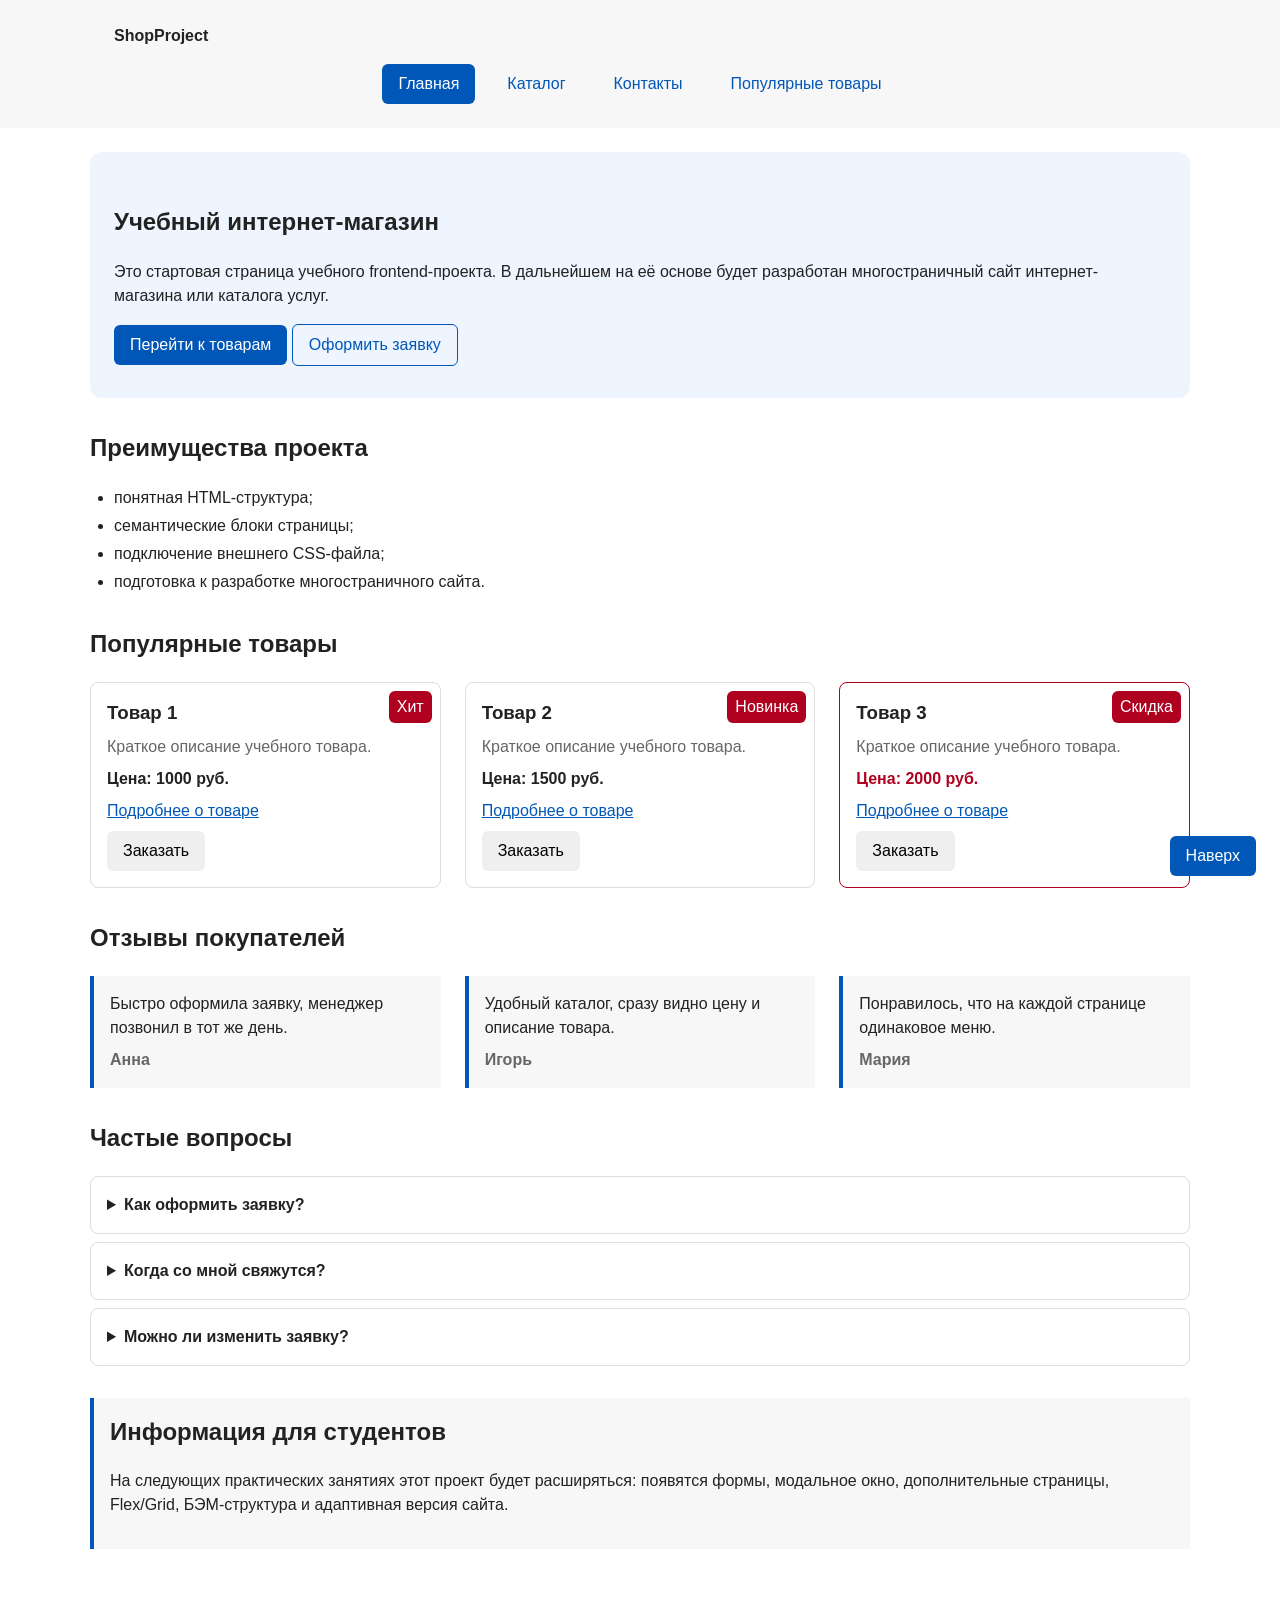
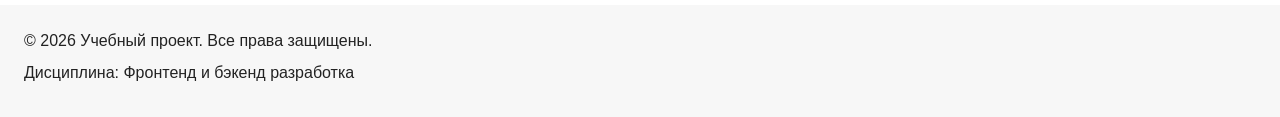
==== index.html @ b902a17a "Initial commit" ====
<!DOCTYPE html>
<html lang="ru">
<head>
  <meta charset="UTF-8">
  <meta name="viewport" content="width=device-width, initial-scale=1.0">
  <meta name="description" content="Главная страница учебного интернет-магазина: преимущества и популярные товары.">
  <title>Учебный интернет-магазин</title>
  <link rel="stylesheet" href="css/style.css">
  <script src="js/main.js" defer></script>
</head>
<body>
  <header class="site-header">
    <div class="site-header__inner">
      <a class="site-header__logo" href="index.html">ShopProject</a>

      <nav class="site-nav" aria-label="Основная навигация">
        <ul class="site-nav__list">
          <li class="site-nav__item">
            <a class="site-nav__link site-nav__link--active" href="index.html">Главная</a>
          </li>
          <li class="site-nav__item">
            <a class="site-nav__link" href="catalog.html">Каталог</a>
          </li>
          <li class="site-nav__item">
            <a class="site-nav__link" href="contacts.html">Контакты</a>
          </li>
          <li class="site-nav__item">
            <a class="site-nav__link" href="index.html#popular">Популярные товары</a>
          </li>
        </ul>
      </nav>
    </div>
  </header>

  <main>
    <section class="hero">
      <h1 class="hero__title">Учебный интернет-магазин</h1>
      <p class="hero__text">
        Это стартовая страница учебного frontend-проекта.
        В дальнейшем на её основе будет разработан многостраничный сайт
        интернет-магазина или каталога услуг.
      </p>
      <a class="button button--primary" href="#popular">Перейти к товарам</a>
      <a class="button button--secondary" href="order.html">Оформить заявку</a>
    </section>

    <section class="section" id="advantages">
      <h2 class="section__title">Преимущества проекта</h2>

      <ul class="advantages-list">
        <li class="advantages-list__item">понятная HTML-структура;</li>
        <li class="advantages-list__item">семантические блоки страницы;</li>
        <li class="advantages-list__item">подключение внешнего CSS-файла;</li>
        <li class="advantages-list__item">подготовка к разработке многостраничного сайта.</li>
      </ul>
    </section>

    <section class="section" id="popular">
      <h2 class="section__title">Популярные товары</h2>

      <div class="products-grid">
          <article class="product-card">
            <span class="product-card__badge">Хит</span>
            <h3 class="product-card__title">Товар 1</h3>
            <p class="product-card__description">Краткое описание учебного товара.</p>
            <p class="product-card__price">Цена: 1000 руб.</p>
            <a class="product-card__link" href="product.html">Подробнее о товаре</a>
            <button class="button product-card__button" type="button" data-product="Товар 1">
              Заказать
            </button>
          </article>

          <article class="product-card">
            <span class="product-card__badge">Новинка</span>
            <h3 class="product-card__title">Товар 2</h3>
            <p class="product-card__description">Краткое описание учебного товара.</p>
            <p class="product-card__price">Цена: 1500 руб.</p>
            <a class="product-card__link" href="product.html">Подробнее о товаре</a>
            <button class="button product-card__button" type="button" data-product="Товар 2">
              Заказать
            </button>
          </article>

          <article class="product-card product-card--discount">
            <span class="product-card__badge">Скидка</span>
            <h3 class="product-card__title">Товар 3</h3>
            <p class="product-card__description">Краткое описание учебного товара.</p>
            <p class="product-card__price">Цена: 2000 руб.</p>
            <a class="product-card__link" href="product.html">Подробнее о товаре</a>
            <button class="button product-card__button" type="button" data-product="Товар 3">
              Заказать
            </button>
          </article>
      </div>
    </section>

    <section class="section" id="reviews">
      <h2 class="section__title">Отзывы покупателей</h2>

      <div class="reviews">
        <article class="review">
          <p class="review__text">Быстро оформила заявку, менеджер позвонил в тот же день.</p>
          <p class="review__author">Анна</p>
        </article>

        <article class="review">
          <p class="review__text">Удобный каталог, сразу видно цену и описание товара.</p>
          <p class="review__author">Игорь</p>
        </article>

        <article class="review">
          <p class="review__text">Понравилось, что на каждой странице одинаковое меню.</p>
          <p class="review__author">Мария</p>
        </article>
      </div>
    </section>

    <section class="section" id="faq">
      <h2 class="section__title">Частые вопросы</h2>

      <div class="faq">
        <details class="faq__item">
          <summary class="faq__question">Как оформить заявку?</summary>
          <p class="faq__answer">Нажмите «Заказать» у товара или откройте страницу заказа и заполните форму.</p>
        </details>

        <details class="faq__item">
          <summary class="faq__question">Когда со мной свяжутся?</summary>
          <p class="faq__answer">Обычно в течение рабочего дня после отправки заявки.</p>
        </details>

        <details class="faq__item">
          <summary class="faq__question">Можно ли изменить заявку?</summary>
          <p class="faq__answer">Да, сообщите об изменениях по телефону или e-mail из раздела «Контакты».</p>
        </details>
      </div>
    </section>

    <aside class="aside-info">
      <h2 class="aside-info__title">Информация для студентов</h2>
      <p class="aside-info__text">
        На следующих практических занятиях этот проект будет расширяться:
        появятся формы, модальное окно, дополнительные страницы, Flex/Grid,
        БЭМ-структура и адаптивная версия сайта.
      </p>
    </aside>
  </main>

  <footer class="site-footer" id="contacts">
    <p class="site-footer__text">&copy; 2026 Учебный проект. Все права защищены.</p>
    <p class="site-footer__text">Дисциплина: Фронтенд и бэкенд разработка</p>
  </footer>

  <dialog class="order-dialog" id="order-dialog" aria-labelledby="order-dialog-title">
    <h2 class="order-dialog__title" id="order-dialog-title">Оформление заявки</h2>

    <form class="order-form" id="order-form" action="#" method="post" novalidate>
      <input id="selected-product" name="selected-product" type="hidden">

      <div class="order-form__field">
        <label class="order-form__label" for="order-name">Имя</label>
        <input
          class="order-form__input"
          id="order-name"
          name="name"
          type="text"
          placeholder="Введите ваше имя"
          minlength="2"
          autocomplete="given-name"
          required
        >
      </div>

      <div class="order-form__field">
        <label class="order-form__label" for="order-email">E-mail</label>
        <input
          class="order-form__input"
          id="order-email"
          name="email"
          type="email"
          placeholder="example@mail.ru"
          autocomplete="email"
          required
        >
      </div>

      <div class="order-form__field">
        <label class="order-form__label" for="order-phone">Телефон</label>
        <input
          class="order-form__input"
          id="order-phone"
          name="phone"
          type="tel"
          inputmode="tel"
          placeholder="+7 (900) 000-00-00"
          pattern="^\+7 \(\d{3}\) \d{3}-\d{2}-\d{2}$"
          required
        >
        <small class="order-form__hint">Формат: +7 (900) 000-00-00</small>
      </div>

      <div class="order-form__field">
        <label class="order-form__label" for="order-date">Дата связи</label>
        <input
          class="order-form__input"
          id="order-date"
          name="date"
          type="date"
        >
      </div>

      <div class="order-form__field">
        <label class="order-form__label" for="order-topic">Тема заявки</label>
        <select class="order-form__select" id="order-topic" name="topic" required>
          <option value="">Выберите тему</option>
          <option value="product">Заказ товара</option>
          <option value="consultation">Консультация</option>
          <option value="delivery">Доставка</option>
        </select>
      </div>

      <div class="order-form__field">
        <label class="order-form__label" for="order-comment">Комментарий</label>
        <textarea
          class="order-form__textarea"
          id="order-comment"
          name="comment"
          rows="4"
          placeholder="Укажите дополнительную информацию"
        ></textarea>
      </div>

      <div class="order-form__field">
        <label class="order-form__label">
          <input
            class="order-form__checkbox"
            id="order-agreement"
            name="agreement"
            type="checkbox"
            required
          >
          Я согласен на обработку данных
        </label>
      </div>

      <div class="order-form__actions">
        <button class="button button--secondary" type="button" id="close-order-dialog">Закрыть</button>
        <button class="button button--primary" type="submit">Отправить заявку</button>
      </div>
    </form>
  </dialog>

  <a class="button button--primary scroll-top" href="#" aria-label="Наверх">Наверх</a>

  <p class="success-message" id="success-message" hidden>
    Форма успешно отправлена!
  </p>
</body>
</html>
---- css/style.css ----
/* ===============================
   1. Переменные проекта
   =============================== */

:root {
  /* Основные цвета проекта */
  --color-bg: #ffffff;
  --color-text: #222222;
  --color-muted: #666666;
  --color-primary: #0057b8;
  --color-primary-dark: #003f86;
  --color-border: #dddddd;
  --color-surface: #f7f7f7;
  --color-surface-accent: #eef5ff;
  --color-danger: #b00020;
  --color-success: #168a2f;
  --color-success-bg: #eefaf0;
  --color-white: #ffffff;

  /* Отступы */
  --space-xs: 4px;
  --space-sm: 8px;
  --space-md: 16px;
  --space-lg: 24px;
  --space-xl: 32px;

  /* Скругления */
  --radius-sm: 6px;
  --radius-md: 8px;
  --radius-lg: 12px;

  /* Размеры */
  --container-width: 1100px;
}

/* ===============================
   2. Базовые стили
   =============================== */

/* border-box: width включает content, padding и border. */
* {
  box-sizing: border-box;
}

html {
  scroll-behavior: smooth;
}

body {
  margin: 0;
  font-family: Arial, sans-serif;
  line-height: 1.5;
  color: var(--color-text);
  background-color: var(--color-bg);
}

main {
  padding: var(--space-lg);
}

a {
  color: var(--color-primary);
}

a:hover {
  color: var(--color-primary-dark);
}

a:focus-visible {
  outline: 2px solid var(--color-primary);
  outline-offset: 3px;
}

/* Подсветка блока, на который ведёт якорная ссылка. */
:target {
  outline: 2px dashed var(--color-primary);
  outline-offset: 4px;
}

/* ===============================
   3. Блок button (кнопка)
   =============================== */

.button {
  display: inline-block;
  padding: var(--space-sm) var(--space-md);
  border: none;
  border-radius: var(--radius-sm);
  font: inherit;
  text-decoration: none;
  cursor: pointer;
}

.button--primary {
  color: var(--color-white);
  background-color: var(--color-primary);
}

.button--primary:hover {
  color: var(--color-white);
  background-color: var(--color-primary-dark);
}

.button--secondary {
  color: var(--color-primary);
  background-color: transparent;
  border: 1px solid var(--color-primary);
}

.button--secondary:hover {
  color: var(--color-white);
  background-color: var(--color-primary);
}

.button:focus-visible {
  outline: 2px solid var(--color-primary);
  outline-offset: 3px;
}

.button:disabled,
.button--disabled {
  opacity: 0.6;
  cursor: not-allowed;
}

/* ===============================
   4. Блок site-header (шапка)
   =============================== */

.site-header {
  background-color: var(--color-surface);
}

.site-header__inner {
  max-width: var(--container-width);
  margin: 0 auto;
  padding: var(--space-lg);
}

.site-header__logo {
  font-weight: 700;
  color: var(--color-text);
  text-decoration: none;
}

/* ===============================
   5. Блок site-nav (навигация)
   =============================== */

.site-nav__list {
  display: flex;
  flex-wrap: wrap;
  justify-content: center;
  align-items: center;
  gap: var(--space-md);
  padding: 0;
  margin: var(--space-md) 0 0;
  list-style: none;
}

.site-nav__link {
  display: inline-block;
  padding: var(--space-sm) var(--space-md);
  color: var(--color-primary);
  text-decoration: none;
  border-radius: var(--radius-sm);
}

.site-nav__link:hover {
  color: var(--color-white);
  background-color: var(--color-primary);
}

.site-nav__link:focus-visible {
  outline: 2px solid var(--color-primary);
  outline-offset: 3px;
}

.site-nav__link--active {
  color: var(--color-white);
  background-color: var(--color-primary);
}

/* ===============================
   6. Блок breadcrumbs (хлебные крошки)
   =============================== */

.breadcrumbs {
  max-width: var(--container-width);
  margin: 0 auto var(--space-md);
  font-size: 14px;
  color: var(--color-muted);
}

.breadcrumbs__link {
  color: var(--color-primary);
}

.breadcrumbs__current::before {
  content: " / ";
  color: var(--color-muted);
}

/* ===============================
   7. Блоки hero и section
   =============================== */

.hero {
  max-width: var(--container-width);
  margin: 0 auto var(--space-xl);
  padding: var(--space-xl) var(--space-lg);
  background-color: var(--color-surface-accent);
  border-radius: var(--radius-lg);
}

.section {
  max-width: var(--container-width);
  margin: 0 auto var(--space-xl);
}

.section__title {
  margin-top: 0;
}

/* ===============================
   8. Блок advantages-list (список преимуществ)
   =============================== */

.advantages-list {
  padding-left: var(--space-lg);
}

.advantages-list__item {
  margin-bottom: var(--space-xs);
}

/* ===============================
   9. Блок products-grid (сетка товаров)
   =============================== */

.products-grid {
  display: grid;
  grid-template-columns: repeat(3, 1fr);
  gap: var(--space-lg);
}

/* ===============================
   10. Блок product-card (карточка товара)
   =============================== */

.product-card {
  position: relative;
  display: flex;
  flex-direction: column;
  gap: var(--space-sm);
  padding: var(--space-md);
  border: 1px solid var(--color-border);
  border-radius: var(--radius-md);
  background-color: var(--color-bg);
}

.product-card:hover {
  border-color: var(--color-primary);
}

.product-card--featured {
  border-color: var(--color-primary);
}

.product-card--discount {
  border-color: var(--color-danger);
}

.product-card__badge {
  position: absolute;
  top: var(--space-sm);
  right: var(--space-sm);
  padding: 4px 8px;
  color: var(--color-white);
  background-color: var(--color-danger);
  border-radius: var(--radius-sm);
}

.product-card__link {
  align-self: flex-start;
  margin-top: auto;
}

.product-card__title {
  margin: 0;
  color: var(--color-text);
}

.product-card__description {
  margin: 0;
  color: var(--color-muted);
}

.product-card__price {
  margin: 0;
  font-weight: 700;
}

.product-card--discount .product-card__price {
  color: var(--color-danger);
}

/* Кнопка внутри карточки прижимается к нижнему краю. */
.product-card__button {
  margin-top: auto;
  align-self: flex-start;
}

/* ===============================
   11. Блоки catalog-layout, catalog-filters, catalog-products
   =============================== */

.catalog-layout {
  max-width: var(--container-width);
  margin: 0 auto var(--space-xl);
  display: grid;
  grid-template-columns: 260px 1fr;
  grid-template-areas: "filters products";
  gap: var(--space-lg);
}

/* Элементы макета: определяют только положение в сетке. */
.catalog-layout__filters {
  grid-area: filters;
  position: sticky;
  top: var(--space-md);
  z-index: 10;
  align-self: start;
}

.catalog-layout__products {
  grid-area: products;
}

.catalog-filters {
  padding: var(--space-md);
  border: 1px solid var(--color-border);
  border-radius: var(--radius-md);
  background-color: var(--color-surface);
}

.catalog-filters__title {
  margin-top: 0;
}

.catalog-filters__form {
  display: grid;
  gap: var(--space-md);
}

.catalog-filters__group {
  margin: 0;
  padding: var(--space-md);
  border: 1px solid var(--color-border);
  border-radius: var(--radius-sm);
}

.catalog-filters__legend {
  font-weight: 700;
}

.catalog-filters__label {
  display: block;
  margin-bottom: var(--space-sm);
}

.catalog-filters__input {
  width: 100%;
  padding: 8px 10px;
  border: 1px solid var(--color-border);
  border-radius: var(--radius-sm);
  font: inherit;
}

.catalog-filters__checkbox {
  width: auto;
}

.catalog-products__title {
  margin-top: 0;
}

/* ===============================
   12. Блок aside-info (информационный блок)
   =============================== */

.aside-info {
  max-width: var(--container-width);
  margin: 0 auto var(--space-xl);
  padding: var(--space-md);
  border-left: 4px solid var(--color-primary);
  background-color: var(--color-surface);
}

.aside-info__title {
  margin-top: 0;
}

/* ===============================
   13. Блок order-dialog (модальное окно)
   =============================== */

.order-dialog {
  width: min(100% - 32px, 560px);
  padding: var(--space-lg);
  border: none;
  border-radius: var(--radius-lg);
}

.order-dialog::backdrop {
  background-color: rgba(0, 0, 0, 0.5);
}

.order-dialog__title {
  margin-top: 0;
}

/* ===============================
   14. Блок order-form (форма заявки)
   =============================== */

.order-form__field {
  margin-bottom: var(--space-md);
}

.order-form__label {
  display: block;
  margin-bottom: var(--space-xs);
}

.order-form__input,
.order-form__select,
.order-form__textarea {
  width: 100%;
  padding: 10px 12px;
  border: 1px solid var(--color-border);
  border-radius: var(--radius-sm);
  font: inherit;
}

.order-form__input:hover,
.order-form__select:hover,
.order-form__textarea:hover {
  border-color: var(--color-primary);
}

.order-form__input:focus-visible,
.order-form__select:focus-visible,
.order-form__textarea:focus-visible {
  outline: 2px solid var(--color-primary);
  outline-offset: 3px;
}

/*
  Подсветка ошибочных полей.
  Атрибут aria-invalid добавляется через JavaScript.
*/
.order-form__input[aria-invalid="true"],
.order-form__select[aria-invalid="true"],
.order-form__textarea[aria-invalid="true"] {
  border-color: var(--color-danger);
}

.order-form__checkbox {
  width: auto;
}

.order-form__hint {
  display: block;
  margin-top: var(--space-xs);
  color: var(--color-muted);
}

.order-form__actions {
  display: flex;
  gap: var(--space-md);
  margin-top: var(--space-lg);
}

/* ===============================
   15. Блок success-message
   =============================== */

.success-message {
  max-width: var(--container-width);
  margin: var(--space-lg) auto;
  padding: var(--space-md);
  border-left: 4px solid var(--color-success);
  background-color: var(--color-success-bg);
}

/* ===============================
   16. Блок site-footer (подвал)
   =============================== */

.site-footer {
  padding: var(--space-lg);
  background-color: var(--color-surface);
}

.site-footer__text {
  margin: 0 0 var(--space-sm);
}

/* ===============================
   17. Дополнения практики 8
   =============================== */

/* Разделитель между вторым и последующими звеньями хлебных крошек. */
.breadcrumbs__link + .breadcrumbs__link::before {
  content: " / ";
  color: var(--color-muted);
}

/* Блок product-details (страница товара) */
.product-details {
  display: grid;
  grid-template-columns: 1fr 1fr;
  gap: var(--space-lg);
  max-width: var(--container-width);
  margin: 0 auto var(--space-xl);
}

.product-details__image {
  width: 100%;
  height: auto;
  border: 1px solid var(--color-border);
  border-radius: var(--radius-md);
}

.product-details__title {
  margin-top: 0;
}

.product-details__description {
  color: var(--color-muted);
}

.product-details__price {
  font-size: 24px;
  font-weight: 700;
}

/* Блок product-table (таблица характеристик) */
.product-table {
  width: 100%;
  border-collapse: collapse;
}

.product-table__caption {
  margin-bottom: var(--space-sm);
  font-weight: 700;
  text-align: left;
}

.product-table th,
.product-table td {
  padding: var(--space-sm) var(--space-md);
  border: 1px solid var(--color-border);
  text-align: left;
}

.product-table th {
  background-color: var(--color-surface);
}

/* Модификатор формы на отдельной странице */
.order-form--page {
  max-width: 560px;
}

/* Блок scroll-top: фиксированная кнопка «Наверх» */
.scroll-top {
  position: fixed;
  right: var(--space-lg);
  bottom: var(--space-lg);
  z-index: 100;
}

/* ===============================
   18. Самостоятельные доработки
   =============================== */

/* Блоки reviews и review (отзывы) */
.reviews {
  display: grid;
  grid-template-columns: repeat(3, 1fr);
  gap: var(--space-lg);
}

.review {
  padding: var(--space-md);
  border-left: 4px solid var(--color-primary);
  background-color: var(--color-surface);
}

.review__text {
  margin: 0 0 var(--space-sm);
}

.review__author {
  margin: 0;
  font-weight: 700;
  color: var(--color-muted);
}

/* Блок faq (частые вопросы на <details>) */
.faq__item {
  margin-bottom: var(--space-sm);
  border: 1px solid var(--color-border);
  border-radius: var(--radius-md);
}

.faq__item:hover {
  border-color: var(--color-primary);
}

.faq__question {
  padding: var(--space-md);
  font-weight: 700;
  cursor: pointer;
}

.faq__question:focus-visible {
  outline: 2px solid var(--color-primary);
  outline-offset: 3px;
}

.faq__answer {
  margin: 0;
  padding: 0 var(--space-md) var(--space-md);
  color: var(--color-muted);
}
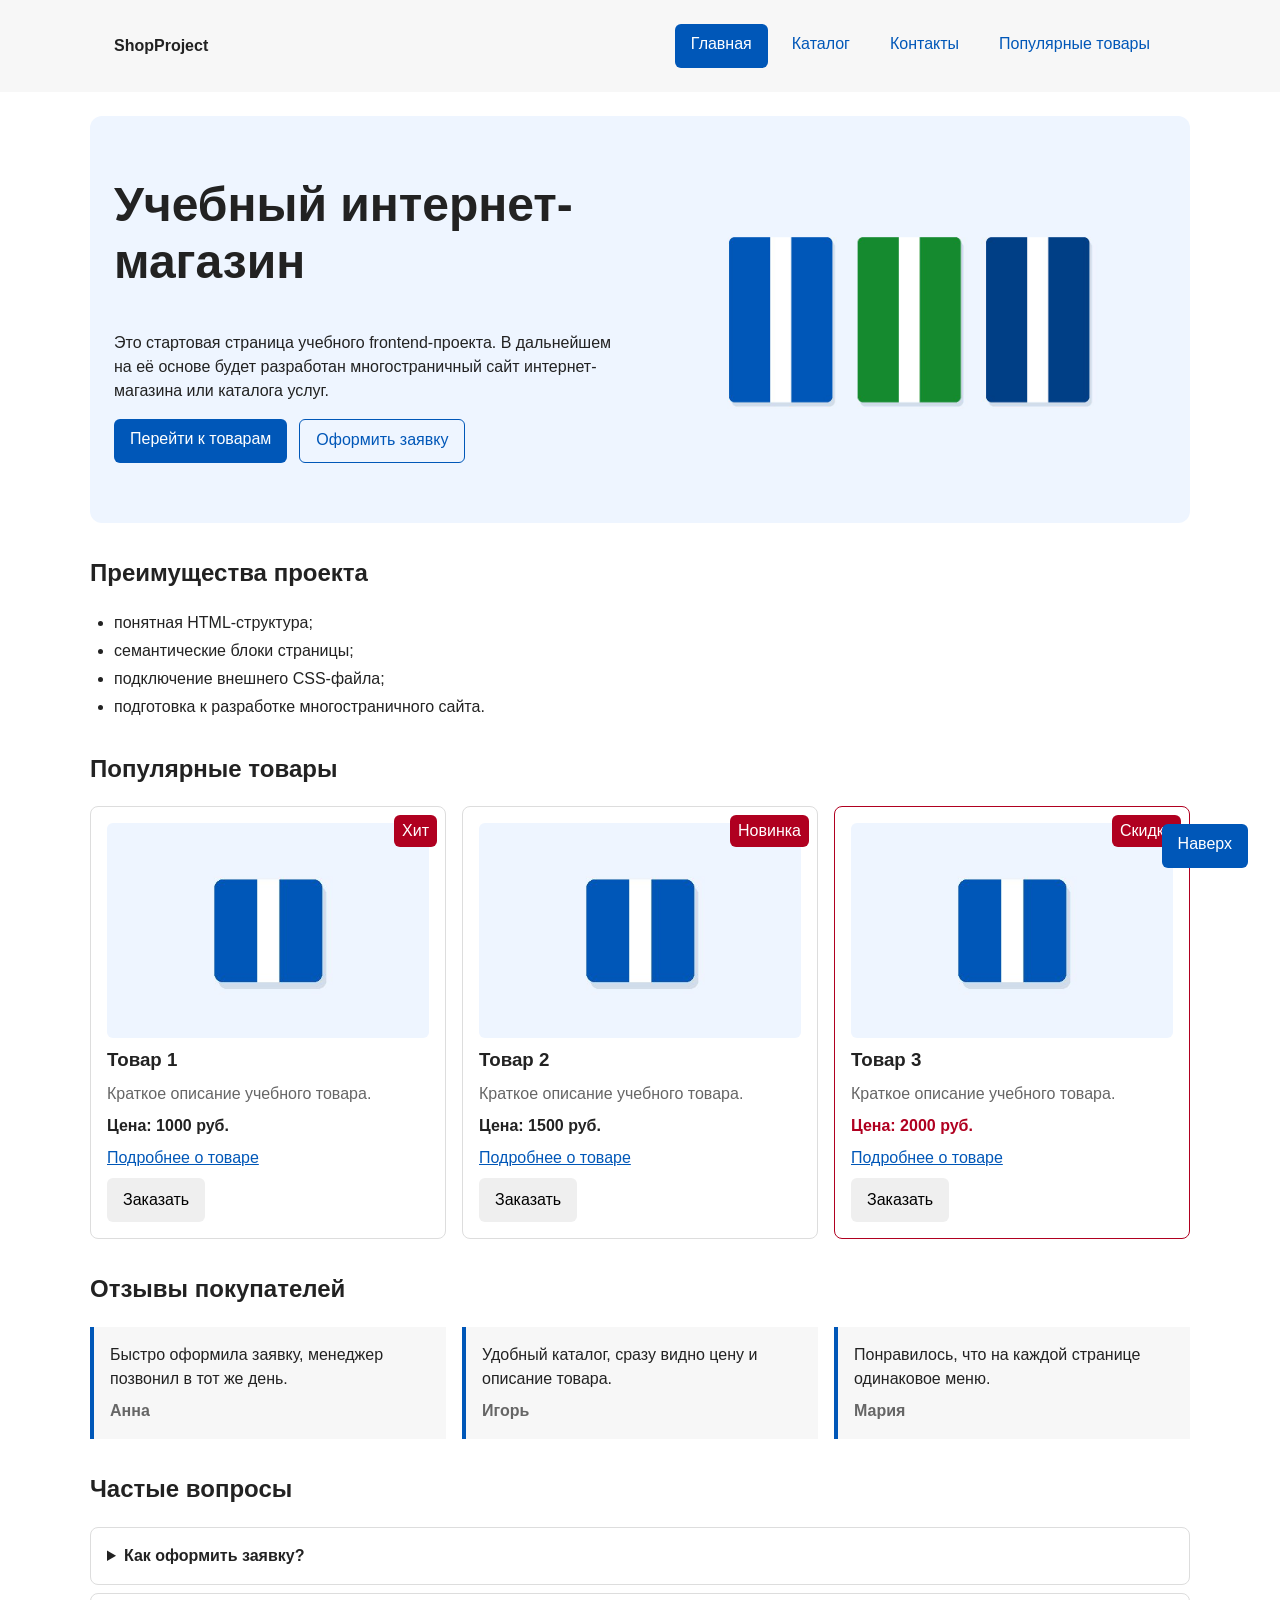
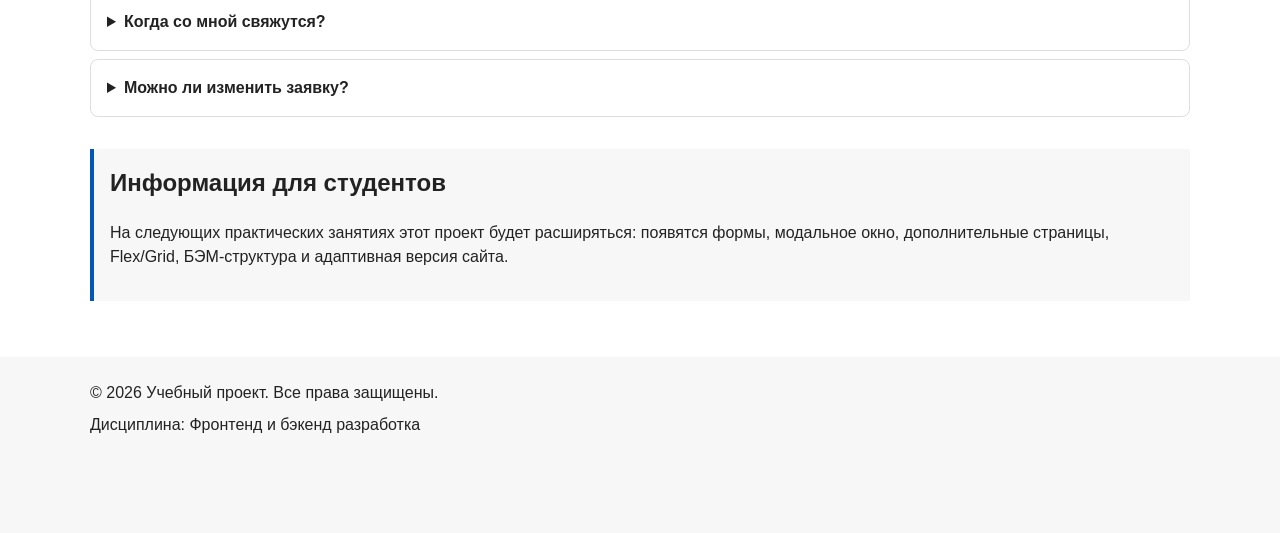
==== commit 63f5cf25: "feat: add responsive layout styles" ====
--- a/index.html
+++ b/index.html
@@ -6,6 +6,7 @@
   <meta name="description" content="Главная страница учебного интернет-магазина: преимущества и популярные товары.">
   <title>Учебный интернет-магазин</title>
   <link rel="stylesheet" href="css/style.css">
+  <link rel="stylesheet" href="css/responsive.css">
   <script src="js/main.js" defer></script>
 </head>
 <body>
@@ -34,14 +35,23 @@
 
   <main>
     <section class="hero">
+      <div class="hero__content">
       <h1 class="hero__title">Учебный интернет-магазин</h1>
       <p class="hero__text">
         Это стартовая страница учебного frontend-проекта.
         В дальнейшем на её основе будет разработан многостраничный сайт
         интернет-магазина или каталога услуг.
       </p>
+      <div class="hero__actions">
       <a class="button button--primary" href="#popular">Перейти к товарам</a>
       <a class="button button--secondary" href="order.html">Оформить заявку</a>
+      </div>
+      </div>
+      <picture>
+        <source media="(min-width: 1024px)" srcset="images/hero-desktop.jpg">
+        <source media="(min-width: 768px)" srcset="images/hero-tablet.jpg">
+        <img class="hero__image" src="images/hero-mobile.jpg" alt="Упаковки товаров учебного магазина" width="640" height="427" fetchpriority="high">
+      </picture>
     </section>
 
     <section class="section" id="advantages">
@@ -60,6 +70,7 @@
 
       <div class="products-grid">
           <article class="product-card">
+              <img class="product-card__image" src="images/product-640.jpg" srcset="images/product-480.jpg 480w, images/product-640.jpg 640w, images/product-960.jpg 960w" sizes="(min-width: 1148px) 309px, (min-width: 1024px) calc((100vw - 198px) / 3), (min-width: 768px) calc((100vw - 132px) / 2), calc(100vw - 66px)" alt="?Упаковка учебного товара" width="640" height="427" loading="lazy">
             <span class="product-card__badge">Хит</span>
             <h3 class="product-card__title">Товар 1</h3>
             <p class="product-card__description">Краткое описание учебного товара.</p>
@@ -71,6 +82,7 @@
           </article>
 
           <article class="product-card">
+              <img class="product-card__image" src="images/product-640.jpg" srcset="images/product-480.jpg 480w, images/product-640.jpg 640w, images/product-960.jpg 960w" sizes="(min-width: 1148px) 309px, (min-width: 1024px) calc((100vw - 198px) / 3), (min-width: 768px) calc((100vw - 132px) / 2), calc(100vw - 66px)" alt="?Упаковка учебного товара" width="640" height="427" loading="lazy">
             <span class="product-card__badge">Новинка</span>
             <h3 class="product-card__title">Товар 2</h3>
             <p class="product-card__description">Краткое описание учебного товара.</p>
@@ -82,6 +94,7 @@
           </article>
 
           <article class="product-card product-card--discount">
+              <img class="product-card__image" src="images/product-640.jpg" srcset="images/product-480.jpg 480w, images/product-640.jpg 640w, images/product-960.jpg 960w" sizes="(min-width: 1148px) 309px, (min-width: 1024px) calc((100vw - 198px) / 3), (min-width: 768px) calc((100vw - 132px) / 2), calc(100vw - 66px)" alt="?Упаковка учебного товара" width="640" height="427" loading="lazy">
             <span class="product-card__badge">Скидка</span>
             <h3 class="product-card__title">Товар 3</h3>
             <p class="product-card__description">Краткое описание учебного товара.</p>
@@ -219,7 +232,7 @@
         </select>
       </div>
 
-      <div class="order-form__field">
+      <div class="order-form__field order-form__field--wide">
         <label class="order-form__label" for="order-comment">Комментарий</label>
         <textarea
           class="order-form__textarea"
@@ -230,8 +243,8 @@
         ></textarea>
       </div>
 
-      <div class="order-form__field">
-        <label class="order-form__label">
+      <div class="order-form__field order-form__field--wide">
+        <label class="order-form__label order-form__label--agreement" for="order-agreement">
           <input
             class="order-form__checkbox"
             id="order-agreement"
@@ -252,8 +265,8 @@
 
   <a class="button button--primary scroll-top" href="#" aria-label="Наверх">Наверх</a>
 
-  <p class="success-message" id="success-message" hidden>
-    Форма успешно отправлена!
+  <p class="success-message" id="success-message" role="status" hidden>
+    Заявка проверена. Это учебная демонстрация: данные не отправляются на сервер.
   </p>
 </body>
-</html>+</html>
--- a/css/responsive.css
+++ b/css/responsive.css
@@ -0,0 +1,73 @@
+/*
+  Адаптивные стили для контрольной работы №3.
+  Подход: Mobile First. Базовые стили — для мобильного экрана,
+  расширения — через min-width медиазапросы.
+*/
+*, *::before, *::after { box-sizing: border-box; }
+img { display: block; max-width: 100%; height: auto; }
+body { overflow-wrap: anywhere; }
+main { padding: 16px; }
+.site-header__inner { display: flex; flex-direction: column; gap: 16px; padding: 16px; }
+.site-nav { min-width: 0; width: 100%; }
+.site-nav__list { flex-direction: column; align-items: stretch; gap: 8px; margin: 0; }
+.site-nav__link { display: block; min-height: 44px; }
+.button { min-height: 44px; text-align: center; }
+.hero { display: grid; grid-template-columns: minmax(0, 1fr); gap: 24px; padding: 24px 16px; }
+.hero__title { margin-top: 0; font-size: clamp(1.75rem, 4vw, 3rem); line-height: 1.2; }
+.hero__actions { display: flex; flex-direction: column; gap: 12px; }
+.hero__image { width: 100%; border-radius: var(--radius-md); }
+.products-grid, .reviews, .product-details { grid-template-columns: minmax(0, 1fr); }
+.products-grid, .reviews { gap: 16px; }
+.product-card, .catalog-layout__products, .product-details__info, .hero__content { min-width: 0; }
+.product-card__image { width: 100%; aspect-ratio: 3 / 2; object-fit: cover; border-radius: var(--radius-sm); }
+.catalog-layout { grid-template-columns: minmax(0, 1fr); grid-template-areas: "filters" "products"; }
+.catalog-layout__filters { position: static; }
+.catalog-filters__group { min-width: 0; }
+.catalog-filters__input { min-width: 0; min-height: 44px; }
+.catalog-filters__label { padding-block: 6px; }
+.order-form { display: grid; grid-template-columns: minmax(0, 1fr); gap: 16px; }
+.order-form__field { display: grid; align-content: start; gap: 4px; min-width: 0; margin: 0; }
+.order-form__input, .order-form__select, .order-form__textarea { min-width: 0; max-width: 100%; min-height: 44px; }
+.order-form__textarea { min-height: 120px; resize: vertical; }
+.order-form__actions { flex-direction: column; margin-top: 0; }
+.order-form__label--agreement { min-height: 44px; padding-block: 10px; }
+.order-form--page { max-width: 760px; }
+.table-wrapper { width: 100%; overflow-x: auto; -webkit-overflow-scrolling: touch; }
+.table-wrapper:focus-visible { outline: 2px solid var(--color-primary); outline-offset: 3px; }
+.product-table { min-width: 640px; }
+.product-table th, .product-table td { padding: 12px; }
+.order-dialog { width: min(100% - 32px, 560px); max-height: calc(100vh - 32px); max-height: calc(100dvh - 32px); overflow: auto; padding: 16px; }
+.order-dialog::backdrop { background: rgb(0 0 0 / 0.5); }
+/* В потоке на телефоне кнопка не перекрывает поля и текст. */
+.scroll-top { position: static; display: block; width: fit-content; margin: 16px 16px 24px auto; }
+.site-footer { padding: 24px 16px; }
+.success-message { margin: 16px; }
+
+@media (min-width: 768px) {
+  main { padding: 24px; }
+  .site-header__inner { padding: 24px; }
+  .site-nav__list { flex-direction: row; flex-wrap: wrap; justify-content: flex-start; }
+  .hero { padding: 32px 24px; }
+  .hero__actions { flex-direction: row; flex-wrap: wrap; }
+  .products-grid, .reviews, .product-details { grid-template-columns: repeat(2, minmax(0, 1fr)); }
+  .order-form { grid-template-columns: repeat(2, minmax(0, 1fr)); }
+  .order-form__field--wide, .order-form__actions { grid-column: 1 / -1; }
+  .order-form__actions { flex-direction: row; flex-wrap: wrap; }
+  .order-dialog { padding: 24px; }
+  .site-footer { padding: 24px max(24px, calc((100% - 1100px) / 2)); padding-bottom: 88px; }
+  .scroll-top { position: fixed; right: 32px; bottom: 32px; z-index: 90; margin: 0; }
+}
+
+@media (min-width: 1024px) {
+  .site-header__inner { flex-direction: row; align-items: center; justify-content: space-between; }
+  .site-nav { width: auto; }
+  .hero { grid-template-columns: repeat(2, minmax(0, 1fr)); align-items: center; }
+  .products-grid, .reviews { grid-template-columns: repeat(3, minmax(0, 1fr)); }
+  .catalog-layout { grid-template-columns: 260px minmax(0, 1fr); grid-template-areas: "filters products"; }
+  .catalog-layout__filters { position: sticky; top: 16px; }
+  .catalog-layout .products-grid { grid-template-columns: repeat(2, minmax(0, 1fr)); }
+}
+
+@media (min-width: 1200px) {
+  .catalog-layout .products-grid { grid-template-columns: repeat(3, minmax(0, 1fr)); }
+}
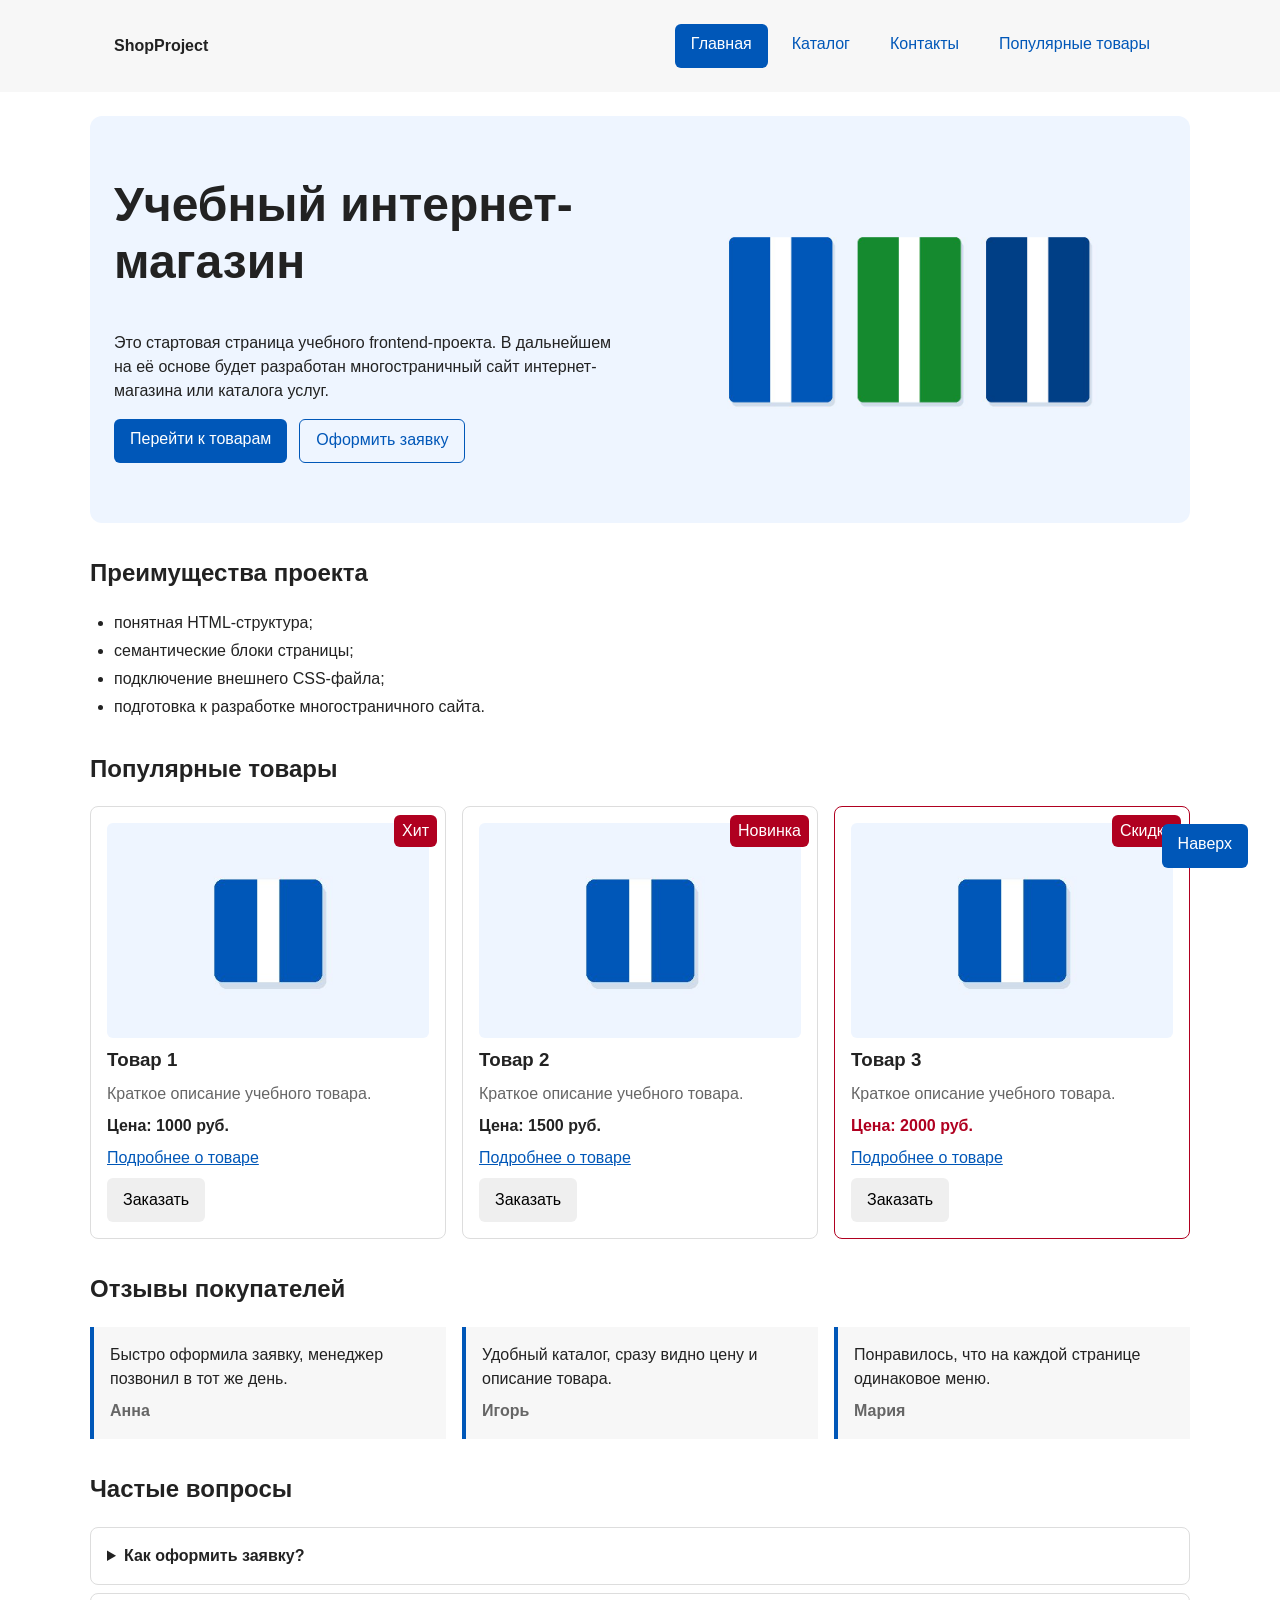
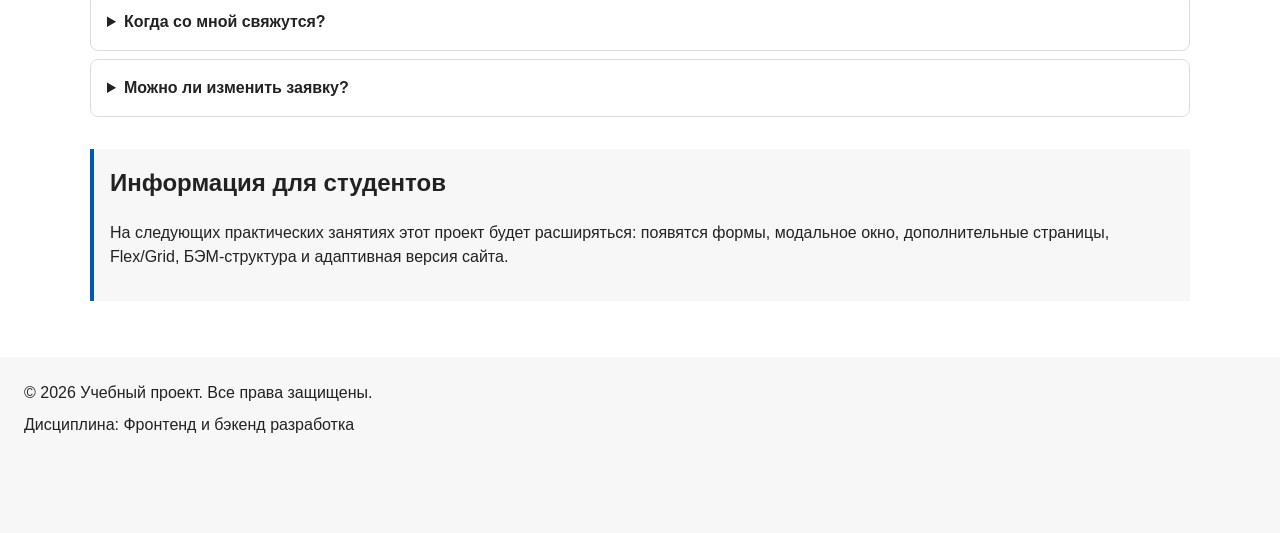
==== commit b979bf79: "fix: simplify coursework code and document GitHub Pages launch" ====
--- a/index.html
+++ b/index.html
@@ -70,7 +70,7 @@
 
       <div class="products-grid">
           <article class="product-card">
-              <img class="product-card__image" src="images/product-640.jpg" srcset="images/product-480.jpg 480w, images/product-640.jpg 640w, images/product-960.jpg 960w" sizes="(min-width: 1148px) 309px, (min-width: 1024px) calc((100vw - 198px) / 3), (min-width: 768px) calc((100vw - 132px) / 2), calc(100vw - 66px)" alt="?Упаковка учебного товара" width="640" height="427" loading="lazy">
+              <img class="product-card__image" src="images/product-640.jpg" srcset="images/product-480.jpg 480w, images/product-640.jpg 640w, images/product-960.jpg 960w" sizes="(min-width: 1148px) 309px, (min-width: 1024px) 33vw, (min-width: 768px) 50vw, 100vw" alt="?Упаковка учебного товара" width="640" height="427" loading="lazy">
             <span class="product-card__badge">Хит</span>
             <h3 class="product-card__title">Товар 1</h3>
             <p class="product-card__description">Краткое описание учебного товара.</p>
@@ -82,7 +82,7 @@
           </article>
 
           <article class="product-card">
-              <img class="product-card__image" src="images/product-640.jpg" srcset="images/product-480.jpg 480w, images/product-640.jpg 640w, images/product-960.jpg 960w" sizes="(min-width: 1148px) 309px, (min-width: 1024px) calc((100vw - 198px) / 3), (min-width: 768px) calc((100vw - 132px) / 2), calc(100vw - 66px)" alt="?Упаковка учебного товара" width="640" height="427" loading="lazy">
+              <img class="product-card__image" src="images/product-640.jpg" srcset="images/product-480.jpg 480w, images/product-640.jpg 640w, images/product-960.jpg 960w" sizes="(min-width: 1148px) 309px, (min-width: 1024px) 33vw, (min-width: 768px) 50vw, 100vw" alt="?Упаковка учебного товара" width="640" height="427" loading="lazy">
             <span class="product-card__badge">Новинка</span>
             <h3 class="product-card__title">Товар 2</h3>
             <p class="product-card__description">Краткое описание учебного товара.</p>
@@ -94,7 +94,7 @@
           </article>
 
           <article class="product-card product-card--discount">
-              <img class="product-card__image" src="images/product-640.jpg" srcset="images/product-480.jpg 480w, images/product-640.jpg 640w, images/product-960.jpg 960w" sizes="(min-width: 1148px) 309px, (min-width: 1024px) calc((100vw - 198px) / 3), (min-width: 768px) calc((100vw - 132px) / 2), calc(100vw - 66px)" alt="?Упаковка учебного товара" width="640" height="427" loading="lazy">
+              <img class="product-card__image" src="images/product-640.jpg" srcset="images/product-480.jpg 480w, images/product-640.jpg 640w, images/product-960.jpg 960w" sizes="(min-width: 1148px) 309px, (min-width: 1024px) 33vw, (min-width: 768px) 50vw, 100vw" alt="?Упаковка учебного товара" width="640" height="427" loading="lazy">
             <span class="product-card__badge">Скидка</span>
             <h3 class="product-card__title">Товар 3</h3>
             <p class="product-card__description">Краткое описание учебного товара.</p>
--- a/css/responsive.css
+++ b/css/responsive.css
@@ -3,71 +3,298 @@
   Подход: Mobile First. Базовые стили — для мобильного экрана,
   расширения — через min-width медиазапросы.
 */
-*, *::before, *::after { box-sizing: border-box; }
-img { display: block; max-width: 100%; height: auto; }
-body { overflow-wrap: anywhere; }
-main { padding: 16px; }
-.site-header__inner { display: flex; flex-direction: column; gap: 16px; padding: 16px; }
-.site-nav { min-width: 0; width: 100%; }
-.site-nav__list { flex-direction: column; align-items: stretch; gap: 8px; margin: 0; }
-.site-nav__link { display: block; min-height: 44px; }
-.button { min-height: 44px; text-align: center; }
-.hero { display: grid; grid-template-columns: minmax(0, 1fr); gap: 24px; padding: 24px 16px; }
-.hero__title { margin-top: 0; font-size: clamp(1.75rem, 4vw, 3rem); line-height: 1.2; }
-.hero__actions { display: flex; flex-direction: column; gap: 12px; }
-.hero__image { width: 100%; border-radius: var(--radius-md); }
-.products-grid, .reviews, .product-details { grid-template-columns: minmax(0, 1fr); }
-.products-grid, .reviews { gap: 16px; }
-.product-card, .catalog-layout__products, .product-details__info, .hero__content { min-width: 0; }
-.product-card__image { width: 100%; aspect-ratio: 3 / 2; object-fit: cover; border-radius: var(--radius-sm); }
-.catalog-layout { grid-template-columns: minmax(0, 1fr); grid-template-areas: "filters" "products"; }
-.catalog-layout__filters { position: static; }
-.catalog-filters__group { min-width: 0; }
-.catalog-filters__input { min-width: 0; min-height: 44px; }
-.catalog-filters__label { padding-block: 6px; }
-.order-form { display: grid; grid-template-columns: minmax(0, 1fr); gap: 16px; }
-.order-form__field { display: grid; align-content: start; gap: 4px; min-width: 0; margin: 0; }
-.order-form__input, .order-form__select, .order-form__textarea { min-width: 0; max-width: 100%; min-height: 44px; }
-.order-form__textarea { min-height: 120px; resize: vertical; }
-.order-form__actions { flex-direction: column; margin-top: 0; }
-.order-form__label--agreement { min-height: 44px; padding-block: 10px; }
-.order-form--page { max-width: 760px; }
-.table-wrapper { width: 100%; overflow-x: auto; -webkit-overflow-scrolling: touch; }
-.table-wrapper:focus-visible { outline: 2px solid var(--color-primary); outline-offset: 3px; }
-.product-table { min-width: 640px; }
-.product-table th, .product-table td { padding: 12px; }
-.order-dialog { width: min(100% - 32px, 560px); max-height: calc(100vh - 32px); max-height: calc(100dvh - 32px); overflow: auto; padding: 16px; }
-.order-dialog::backdrop { background: rgb(0 0 0 / 0.5); }
+*, *::before, *::after {
+  box-sizing: border-box;
+}
+
+img {
+  display: block;
+  max-width: 100%;
+  height: auto;
+}
+
+body {
+  overflow-wrap: anywhere;
+}
+
+main {
+  padding: 16px;
+}
+
+.site-header__inner {
+  display: flex;
+  flex-direction: column;
+  gap: 16px;
+  padding: 16px;
+}
+
+.site-nav {
+  min-width: 0;
+  width: 100%;
+}
+
+.site-nav__list {
+  flex-direction: column;
+  align-items: stretch;
+  gap: 8px;
+  margin: 0;
+}
+
+.site-nav__link {
+  display: block;
+  min-height: 44px;
+}
+
+.button {
+  min-height: 44px;
+  text-align: center;
+}
+
+.hero {
+  display: grid;
+  grid-template-columns: minmax(0, 1fr);
+  gap: 24px;
+  padding: 24px 16px;
+}
+
+.hero__title {
+  margin-top: 0;
+  font-size: clamp(1.75rem, 4vw, 3rem);
+  line-height: 1.2;
+}
+
+.hero__actions {
+  display: flex;
+  flex-direction: column;
+  gap: 12px;
+}
+
+.hero__image {
+  width: 100%;
+  border-radius: var(--radius-md);
+}
+
+.products-grid, .reviews, .product-details {
+  grid-template-columns: minmax(0, 1fr);
+}
+
+.products-grid, .reviews {
+  gap: 16px;
+}
+
+.product-card, .catalog-layout__products, .product-details__info, .hero__content {
+  min-width: 0;
+}
+
+.product-card__image {
+  width: 100%;
+  aspect-ratio: 3 / 2;
+  object-fit: cover;
+  border-radius: var(--radius-sm);
+}
+
+.catalog-layout {
+  grid-template-columns: minmax(0, 1fr);
+  grid-template-areas: "filters" "products";
+}
+
+.catalog-layout__filters {
+  position: static;
+}
+
+.catalog-filters__group {
+  min-width: 0;
+}
+
+.catalog-filters__input {
+  min-width: 0;
+  min-height: 44px;
+}
+
+.catalog-filters__label {
+  padding-block: 6px;
+}
+
+.order-form {
+  display: grid;
+  grid-template-columns: minmax(0, 1fr);
+  gap: 16px;
+}
+
+.order-form__field {
+  display: grid;
+  align-content: start;
+  gap: 4px;
+  min-width: 0;
+  margin: 0;
+}
+
+.order-form__input, .order-form__select, .order-form__textarea {
+  min-width: 0;
+  max-width: 100%;
+  min-height: 44px;
+}
+
+.order-form__textarea {
+  min-height: 120px;
+  resize: vertical;
+}
+
+.order-form__actions {
+  flex-direction: column;
+  margin-top: 0;
+}
+
+.order-form__label--agreement {
+  min-height: 44px;
+  padding-block: 10px;
+}
+
+.order-form--page {
+  max-width: 760px;
+}
+
+.table-wrapper {
+  width: 100%;
+  overflow-x: auto;
+  -webkit-overflow-scrolling: touch;
+}
+
+.table-wrapper:focus-visible {
+  outline: 2px solid var(--color-primary);
+  outline-offset: 3px;
+}
+
+.product-table {
+  min-width: 640px;
+}
+
+.product-table th, .product-table td {
+  padding: 12px;
+}
+
+.order-dialog {
+  width: min(100% - 32px, 560px);
+  max-height: calc(100vh - 32px);
+  overflow: auto;
+  padding: 16px;
+}
+
+.order-dialog::backdrop {
+  background: rgb(0 0 0 / 0.5);
+}
 /* В потоке на телефоне кнопка не перекрывает поля и текст. */
-.scroll-top { position: static; display: block; width: fit-content; margin: 16px 16px 24px auto; }
-.site-footer { padding: 24px 16px; }
-.success-message { margin: 16px; }
+.scroll-top {
+  position: static;
+  display: block;
+  width: fit-content;
+  margin: 16px 16px 24px auto;
+}
+
+.site-footer {
+  padding: 24px 16px;
+}
+
+.success-message {
+  margin: 16px;
+}
 
 @media (min-width: 768px) {
-  main { padding: 24px; }
-  .site-header__inner { padding: 24px; }
-  .site-nav__list { flex-direction: row; flex-wrap: wrap; justify-content: flex-start; }
-  .hero { padding: 32px 24px; }
-  .hero__actions { flex-direction: row; flex-wrap: wrap; }
-  .products-grid, .reviews, .product-details { grid-template-columns: repeat(2, minmax(0, 1fr)); }
-  .order-form { grid-template-columns: repeat(2, minmax(0, 1fr)); }
-  .order-form__field--wide, .order-form__actions { grid-column: 1 / -1; }
-  .order-form__actions { flex-direction: row; flex-wrap: wrap; }
-  .order-dialog { padding: 24px; }
-  .site-footer { padding: 24px max(24px, calc((100% - 1100px) / 2)); padding-bottom: 88px; }
-  .scroll-top { position: fixed; right: 32px; bottom: 32px; z-index: 90; margin: 0; }
+  main {
+    padding: 24px;
+  }
+
+  .site-header__inner {
+    padding: 24px;
+  }
+
+  .site-nav__list {
+    flex-direction: row;
+    flex-wrap: wrap;
+    justify-content: flex-start;
+  }
+
+  .hero {
+    padding: 32px 24px;
+  }
+
+  .hero__actions {
+    flex-direction: row;
+    flex-wrap: wrap;
+  }
+
+  .products-grid, .reviews, .product-details {
+    grid-template-columns: repeat(2, minmax(0, 1fr));
+  }
+
+  .order-form {
+    grid-template-columns: repeat(2, minmax(0, 1fr));
+  }
+
+  .order-form__field--wide, .order-form__actions {
+    grid-column: 1 / -1;
+  }
+
+  .order-form__actions {
+    flex-direction: row;
+    flex-wrap: wrap;
+  }
+
+  .order-dialog {
+    padding: 24px;
+  }
+
+  .site-footer {
+    padding: 24px;
+    padding-bottom: 88px;
+  }
+
+  .scroll-top {
+    position: fixed;
+    right: 32px;
+    bottom: 32px;
+    z-index: 90;
+    margin: 0;
+  }
 }
 
 @media (min-width: 1024px) {
-  .site-header__inner { flex-direction: row; align-items: center; justify-content: space-between; }
-  .site-nav { width: auto; }
-  .hero { grid-template-columns: repeat(2, minmax(0, 1fr)); align-items: center; }
-  .products-grid, .reviews { grid-template-columns: repeat(3, minmax(0, 1fr)); }
-  .catalog-layout { grid-template-columns: 260px minmax(0, 1fr); grid-template-areas: "filters products"; }
-  .catalog-layout__filters { position: sticky; top: 16px; }
-  .catalog-layout .products-grid { grid-template-columns: repeat(2, minmax(0, 1fr)); }
+  .site-header__inner {
+    flex-direction: row;
+    align-items: center;
+    justify-content: space-between;
+  }
+
+  .site-nav {
+    width: auto;
+  }
+
+  .hero {
+    grid-template-columns: repeat(2, minmax(0, 1fr));
+    align-items: center;
+  }
+
+  .products-grid, .reviews {
+    grid-template-columns: repeat(3, minmax(0, 1fr));
+  }
+
+  .catalog-layout {
+    grid-template-columns: 260px minmax(0, 1fr);
+    grid-template-areas: "filters products";
+  }
+
+  .catalog-layout__filters {
+    position: sticky;
+    top: 16px;
+  }
+
+  .catalog-layout .products-grid {
+    grid-template-columns: repeat(2, minmax(0, 1fr));
+  }
 }
 
 @media (min-width: 1200px) {
-  .catalog-layout .products-grid { grid-template-columns: repeat(3, minmax(0, 1fr)); }
-}
+  .catalog-layout .products-grid {
+    grid-template-columns: repeat(3, minmax(0, 1fr));
+  }
+}
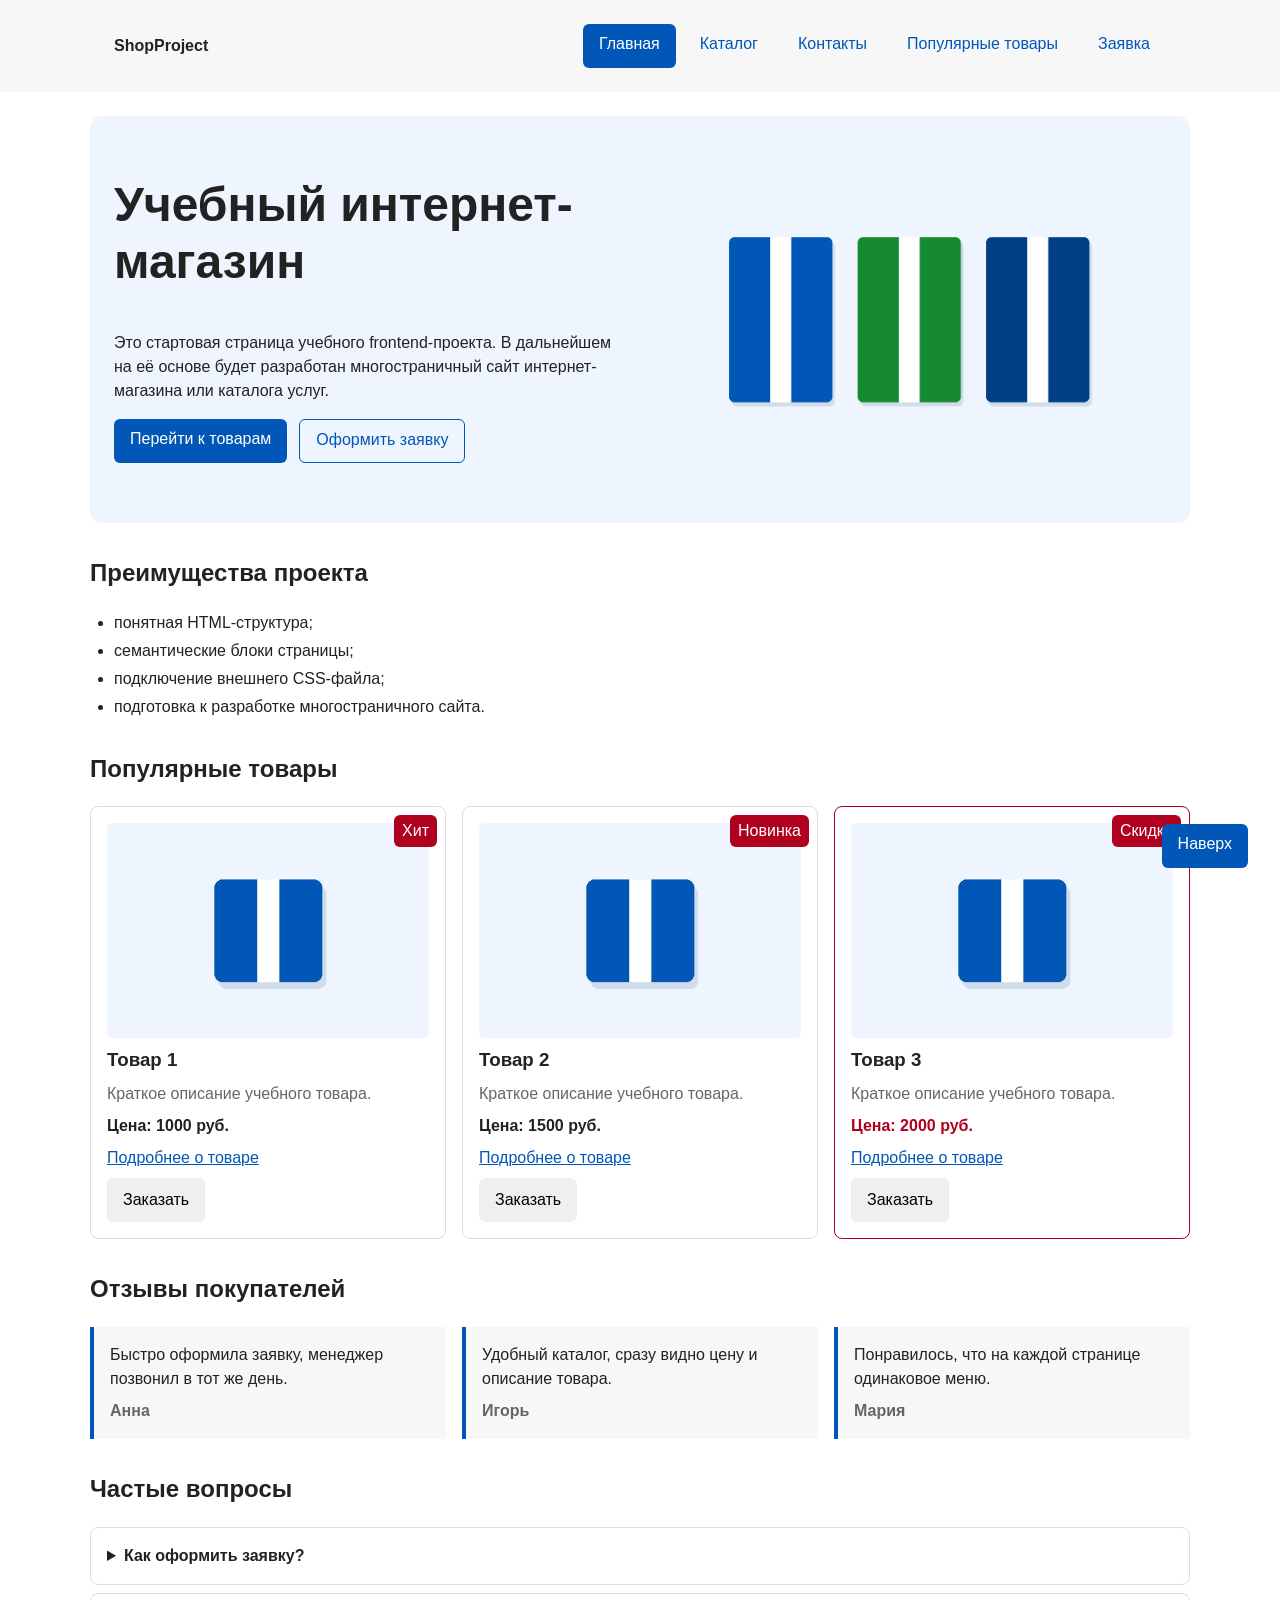
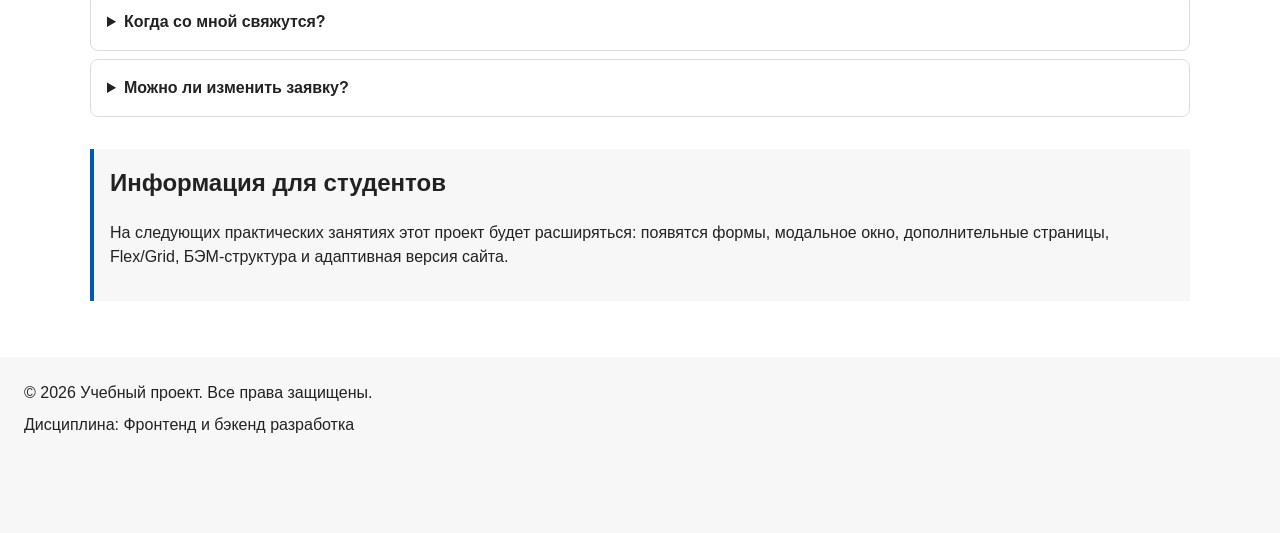
==== commit 99d2d0e4: "fix: improve accessibility and add Lighthouse report" ====
--- a/index.html
+++ b/index.html
@@ -10,6 +10,7 @@
   <script src="js/main.js" defer></script>
 </head>
 <body>
+  <a class="skip-link" href="#main">Перейти к основному содержимому</a>
   <header class="site-header">
     <div class="site-header__inner">
       <a class="site-header__logo" href="index.html">ShopProject</a>
@@ -17,7 +18,7 @@
       <nav class="site-nav" aria-label="Основная навигация">
         <ul class="site-nav__list">
           <li class="site-nav__item">
-            <a class="site-nav__link site-nav__link--active" href="index.html">Главная</a>
+            <a class="site-nav__link site-nav__link--active" href="index.html" aria-current="page">Главная</a>
           </li>
           <li class="site-nav__item">
             <a class="site-nav__link" href="catalog.html">Каталог</a>
@@ -27,13 +28,16 @@
           </li>
           <li class="site-nav__item">
             <a class="site-nav__link" href="index.html#popular">Популярные товары</a>
+          </li>
+          <li class="site-nav__item">
+            <a class="site-nav__link" href="order.html">Заявка</a>
           </li>
         </ul>
       </nav>
     </div>
   </header>
 
-  <main>
+  <main id="main" tabindex="-1">
     <section class="hero">
       <div class="hero__content">
       <h1 class="hero__title">Учебный интернет-магазин</h1>
@@ -70,37 +74,37 @@
 
       <div class="products-grid">
           <article class="product-card">
-              <img class="product-card__image" src="images/product-640.jpg" srcset="images/product-480.jpg 480w, images/product-640.jpg 640w, images/product-960.jpg 960w" sizes="(min-width: 1148px) 309px, (min-width: 1024px) 33vw, (min-width: 768px) 50vw, 100vw" alt="?Упаковка учебного товара" width="640" height="427" loading="lazy">
+              <img class="product-card__image" src="images/product-640.jpg" srcset="images/product-480.jpg 480w, images/product-640.jpg 640w, images/product-960.jpg 960w" sizes="(min-width: 1148px) 309px, (min-width: 1024px) 33vw, (min-width: 768px) 50vw, 100vw" alt="Синяя упаковка учебного товара с белой лентой" width="640" height="427" loading="lazy">
             <span class="product-card__badge">Хит</span>
             <h3 class="product-card__title">Товар 1</h3>
             <p class="product-card__description">Краткое описание учебного товара.</p>
             <p class="product-card__price">Цена: 1000 руб.</p>
-            <a class="product-card__link" href="product.html">Подробнее о товаре</a>
-            <button class="button product-card__button" type="button" data-product="Товар 1">
+            <a class="product-card__link" href="product.html" aria-label="Подробнее о товаре 1">Подробнее о товаре</a>
+            <button class="button product-card__button" type="button" data-product="Товар 1" aria-label="Заказать товар 1">
               Заказать
             </button>
           </article>
 
           <article class="product-card">
-              <img class="product-card__image" src="images/product-640.jpg" srcset="images/product-480.jpg 480w, images/product-640.jpg 640w, images/product-960.jpg 960w" sizes="(min-width: 1148px) 309px, (min-width: 1024px) 33vw, (min-width: 768px) 50vw, 100vw" alt="?Упаковка учебного товара" width="640" height="427" loading="lazy">
+              <img class="product-card__image" src="images/product-640.jpg" srcset="images/product-480.jpg 480w, images/product-640.jpg 640w, images/product-960.jpg 960w" sizes="(min-width: 1148px) 309px, (min-width: 1024px) 33vw, (min-width: 768px) 50vw, 100vw" alt="Синяя упаковка учебного товара с белой лентой" width="640" height="427" loading="lazy">
             <span class="product-card__badge">Новинка</span>
             <h3 class="product-card__title">Товар 2</h3>
             <p class="product-card__description">Краткое описание учебного товара.</p>
             <p class="product-card__price">Цена: 1500 руб.</p>
-            <a class="product-card__link" href="product.html">Подробнее о товаре</a>
-            <button class="button product-card__button" type="button" data-product="Товар 2">
+            <a class="product-card__link" href="product.html" aria-label="Подробнее о товаре 2">Подробнее о товаре</a>
+            <button class="button product-card__button" type="button" data-product="Товар 2" aria-label="Заказать товар 2">
               Заказать
             </button>
           </article>
 
           <article class="product-card product-card--discount">
-              <img class="product-card__image" src="images/product-640.jpg" srcset="images/product-480.jpg 480w, images/product-640.jpg 640w, images/product-960.jpg 960w" sizes="(min-width: 1148px) 309px, (min-width: 1024px) 33vw, (min-width: 768px) 50vw, 100vw" alt="?Упаковка учебного товара" width="640" height="427" loading="lazy">
+              <img class="product-card__image" src="images/product-640.jpg" srcset="images/product-480.jpg 480w, images/product-640.jpg 640w, images/product-960.jpg 960w" sizes="(min-width: 1148px) 309px, (min-width: 1024px) 33vw, (min-width: 768px) 50vw, 100vw" alt="Синяя упаковка учебного товара с белой лентой" width="640" height="427" loading="lazy">
             <span class="product-card__badge">Скидка</span>
             <h3 class="product-card__title">Товар 3</h3>
             <p class="product-card__description">Краткое описание учебного товара.</p>
             <p class="product-card__price">Цена: 2000 руб.</p>
-            <a class="product-card__link" href="product.html">Подробнее о товаре</a>
-            <button class="button product-card__button" type="button" data-product="Товар 3">
+            <a class="product-card__link" href="product.html" aria-label="Подробнее о товаре 3">Подробнее о товаре</a>
+            <button class="button product-card__button" type="button" data-product="Товар 3" aria-label="Заказать товар 3">
               Заказать
             </button>
           </article>
@@ -168,13 +172,14 @@
     <h2 class="order-dialog__title" id="order-dialog-title">Оформление заявки</h2>
 
     <form class="order-form" id="order-form" action="#" method="post" novalidate>
+      <p class="form-note">Поля, отмеченные звёздочкой (*), обязательны для заполнения.</p>
       <input id="selected-product" name="selected-product" type="hidden">
 
       <div class="order-form__field">
-        <label class="order-form__label" for="order-name">Имя</label>
-        <input
-          class="order-form__input"
-          id="order-name"
+        <label class="order-form__label" for="order-name">Имя *</label>
+        <input
+          class="order-form__input"
+          id="order-name" aria-describedby="order-name-error"
           name="name"
           type="text"
           placeholder="Введите ваше имя"
@@ -182,78 +187,86 @@
           autocomplete="given-name"
           required
         >
-      </div>
-
-      <div class="order-form__field">
-        <label class="order-form__label" for="order-email">E-mail</label>
-        <input
-          class="order-form__input"
-          id="order-email"
+        <p class="form-error" id="order-name-error" hidden></p>
+      </div>
+
+      <div class="order-form__field">
+        <label class="order-form__label" for="order-email">E-mail *</label>
+        <input
+          class="order-form__input"
+          id="order-email" aria-describedby="order-email-error"
           name="email"
           type="email"
           placeholder="example@mail.ru"
           autocomplete="email"
           required
         >
-      </div>
-
-      <div class="order-form__field">
-        <label class="order-form__label" for="order-phone">Телефон</label>
-        <input
-          class="order-form__input"
-          id="order-phone"
+        <p class="form-error" id="order-email-error" hidden></p>
+      </div>
+
+      <div class="order-form__field">
+        <label class="order-form__label" for="order-phone">Телефон *</label>
+        <input
+          class="order-form__input"
+          id="order-phone" aria-describedby="order-phone-hint order-phone-error"
           name="phone"
           type="tel"
           inputmode="tel"
+          autocomplete="tel"
           placeholder="+7 (900) 000-00-00"
           pattern="^\+7 \(\d{3}\) \d{3}-\d{2}-\d{2}$"
           required
         >
-        <small class="order-form__hint">Формат: +7 (900) 000-00-00</small>
+        <small class="order-form__hint" id="order-phone-hint">Формат: +7 (900) 000-00-00</small>
+        <p class="form-error" id="order-phone-error" hidden></p>
       </div>
 
       <div class="order-form__field">
         <label class="order-form__label" for="order-date">Дата связи</label>
         <input
           class="order-form__input"
-          id="order-date"
+          id="order-date" aria-describedby="order-date-error"
           name="date"
           type="date"
         >
-      </div>
-
-      <div class="order-form__field">
-        <label class="order-form__label" for="order-topic">Тема заявки</label>
-        <select class="order-form__select" id="order-topic" name="topic" required>
+        <p class="form-error" id="order-date-error" hidden></p>
+      </div>
+
+      <div class="order-form__field">
+        <label class="order-form__label" for="order-topic">Тема заявки *</label>
+        <select class="order-form__select" id="order-topic" aria-describedby="order-topic-error" name="topic" required>
           <option value="">Выберите тему</option>
           <option value="product">Заказ товара</option>
           <option value="consultation">Консультация</option>
           <option value="delivery">Доставка</option>
         </select>
+        <p class="form-error" id="order-topic-error" hidden></p>
       </div>
 
       <div class="order-form__field order-form__field--wide">
         <label class="order-form__label" for="order-comment">Комментарий</label>
         <textarea
           class="order-form__textarea"
-          id="order-comment"
+          id="order-comment" aria-describedby="order-comment-error"
           name="comment"
           rows="4"
           placeholder="Укажите дополнительную информацию"
         ></textarea>
+        <p class="form-error" id="order-comment-error" hidden></p>
       </div>
 
       <div class="order-form__field order-form__field--wide">
         <label class="order-form__label order-form__label--agreement" for="order-agreement">
           <input
             class="order-form__checkbox"
-            id="order-agreement"
+            id="order-agreement" aria-describedby="order-agreement-error"
             name="agreement"
             type="checkbox"
             required
           >
-          Я согласен на обработку данных
+          Я согласен на обработку данных *
         </label>
+        <p class="form-error" id="order-agreement-error" hidden></p>
       </div>
 
       <div class="order-form__actions">
--- a/css/style.css
+++ b/css/style.css
@@ -13,7 +13,7 @@
   --color-surface: #f7f7f7;
   --color-surface-accent: #eef5ff;
   --color-danger: #b00020;
-  --color-success: #168a2f;
+  --color-success: #116b24;
   --color-success-bg: #eefaf0;
   --color-white: #ffffff;
 
--- a/css/responsive.css
+++ b/css/responsive.css
@@ -298,3 +298,57 @@
     grid-template-columns: repeat(3, minmax(0, 1fr));
   }
 }
+
+/* ===============================
+   19. Доступность: практика 13
+   =============================== */
+
+.skip-link {
+  position: absolute;
+  left: 16px;
+  top: -100px;
+  z-index: 1000;
+  max-width: calc(100% - 32px);
+  padding: 8px 12px;
+  color: #ffffff;
+  background-color: #111111;
+  border-radius: 6px;
+  text-decoration: none;
+}
+
+.skip-link:focus,
+.skip-link:focus-visible {
+  top: 16px;
+  color: #ffffff;
+}
+
+:focus-visible,
+a:focus-visible,
+.button:focus-visible,
+.site-nav__link:focus-visible,
+.order-form__input:focus-visible,
+.order-form__input:focus-within,
+.order-form__select:focus-visible,
+.order-form__textarea:focus-visible,
+.table-wrapper:focus-visible {
+  outline: 3px solid var(--color-primary);
+  outline-offset: 3px;
+}
+
+.form-note {
+  grid-column: 1 / -1;
+  margin: 0;
+}
+
+.form-error {
+  margin: 0;
+  color: var(--color-danger);
+  font-weight: 700;
+}
+
+/* Учитываем настройку уменьшения анимации в системе пользователя. */
+@media (prefers-reduced-motion: reduce) {
+  html {
+    scroll-behavior: auto;
+  }
+}
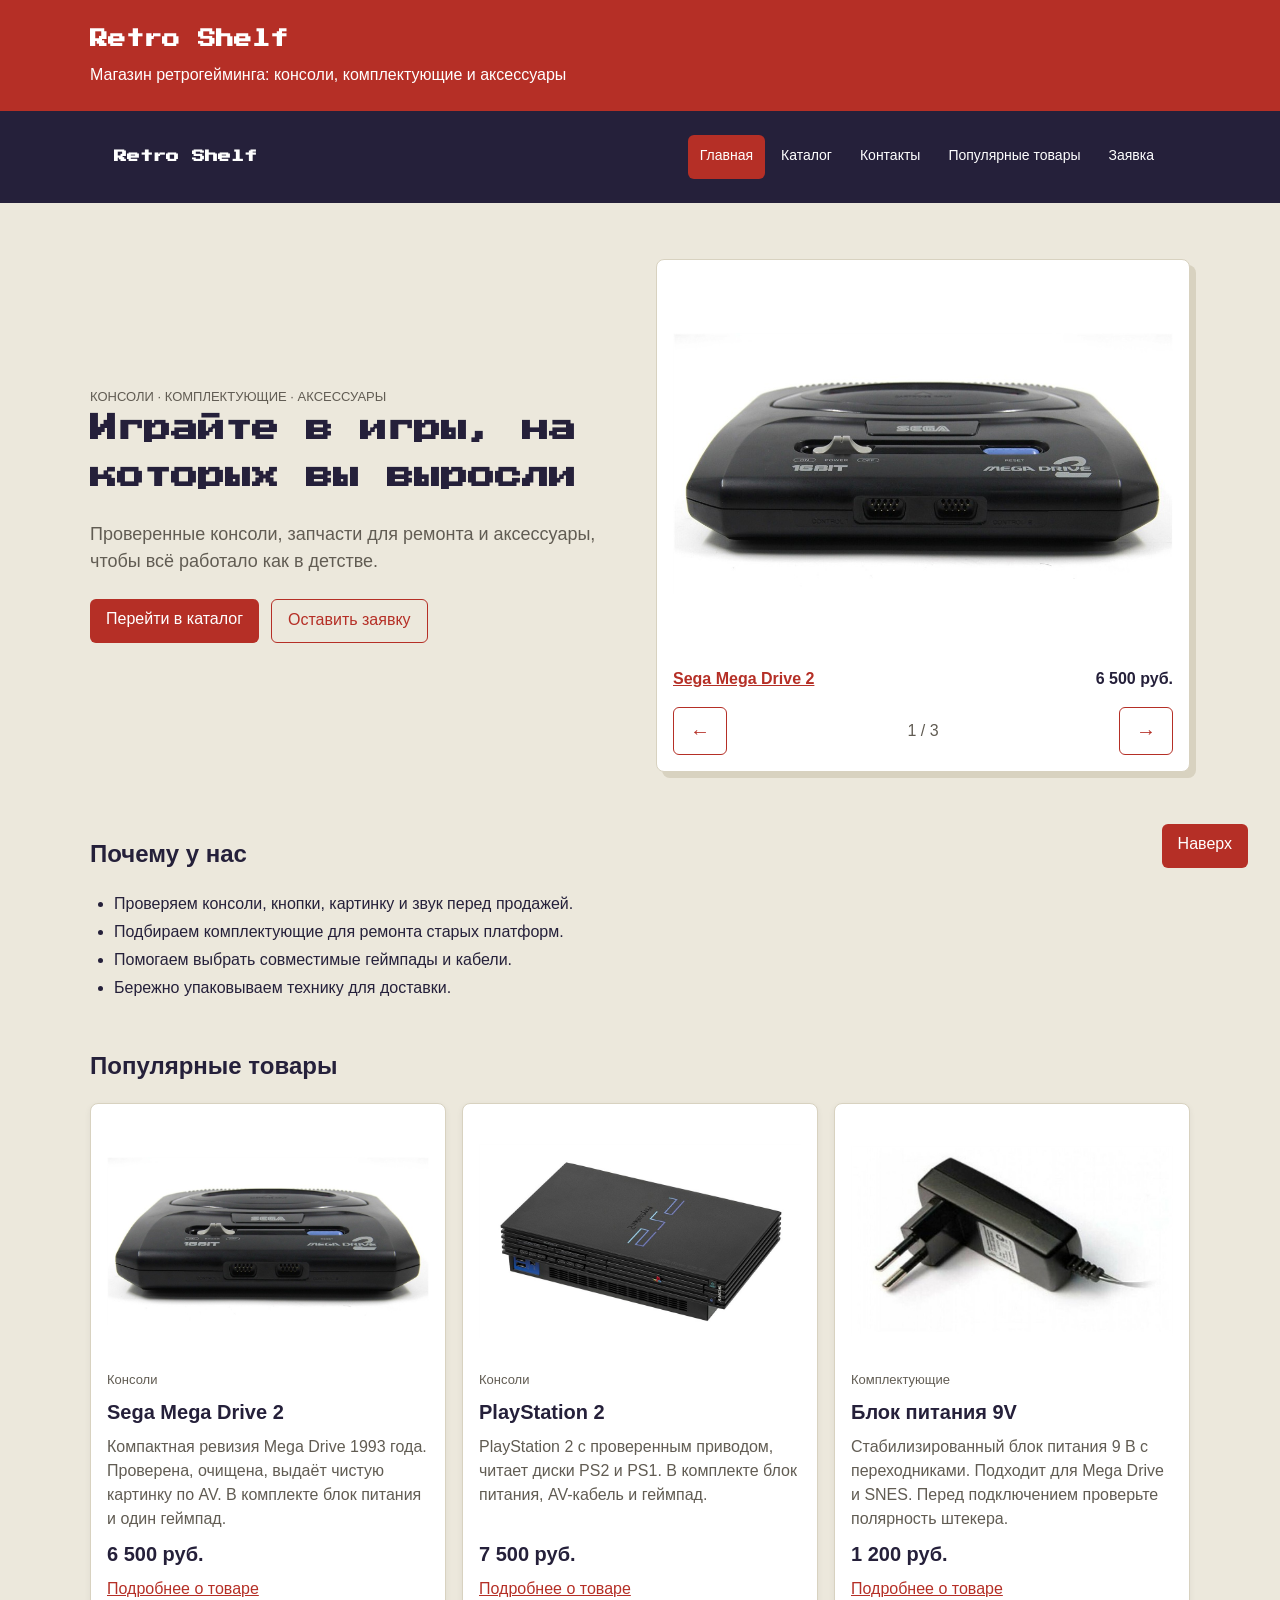
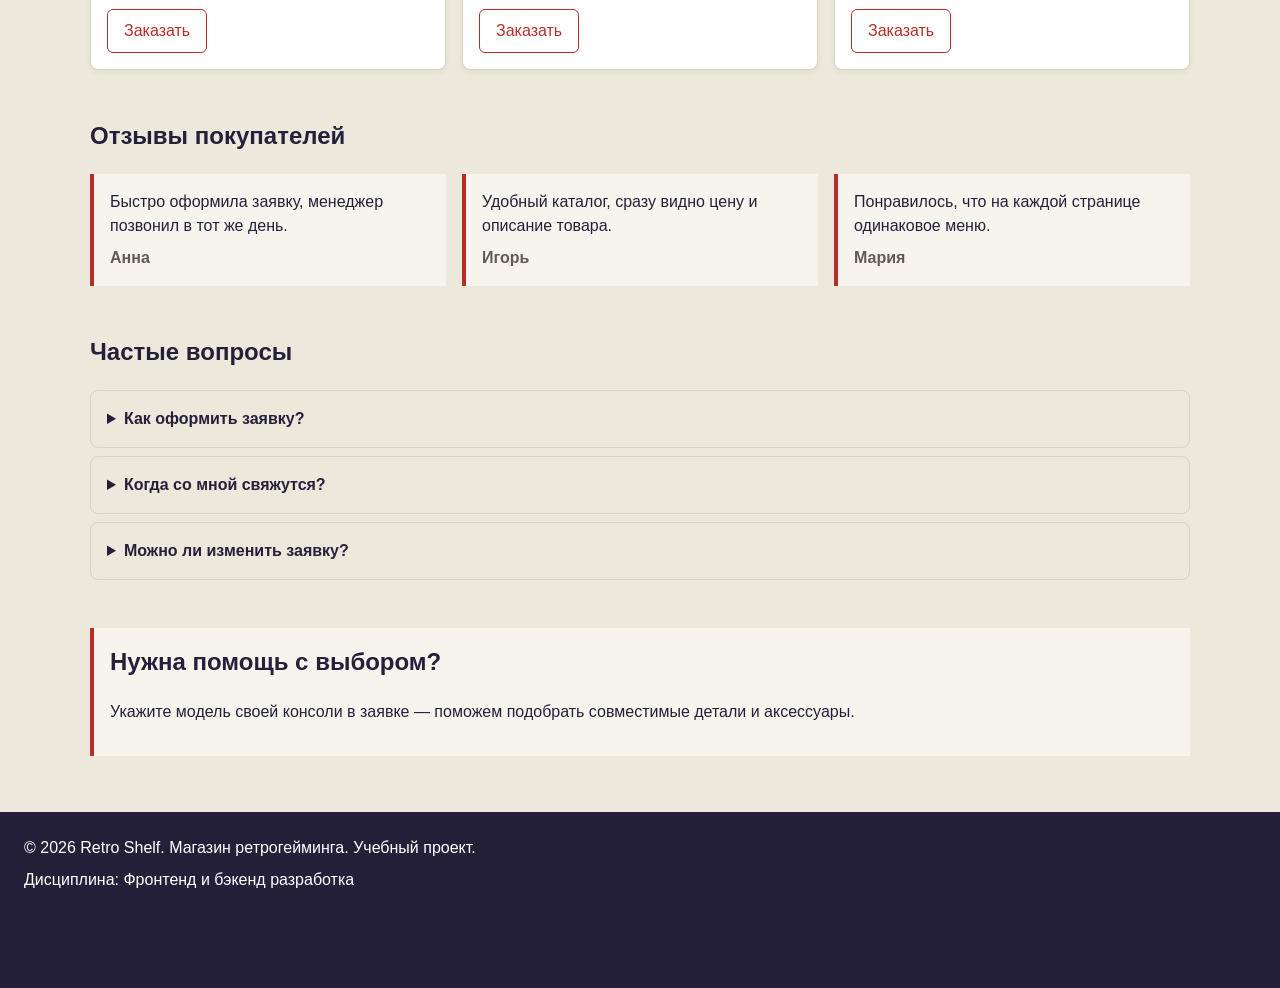
==== commit c4e96107: "feat: bring Retro Shelf photos and style without Bootstrap" ====
--- a/index.html
+++ b/index.html
@@ -3,8 +3,11 @@
 <head>
   <meta charset="UTF-8">
   <meta name="viewport" content="width=device-width, initial-scale=1.0">
-  <meta name="description" content="Главная страница учебного интернет-магазина: преимущества и популярные товары.">
-  <title>Учебный интернет-магазин</title>
+  <meta name="description" content="Главная страница магазина ретрогейминга Retro Shelf: преимущества и популярные товары.">
+  <title>Retro Shelf</title>
+  <link rel="preconnect" href="https://fonts.googleapis.com">
+  <link rel="preconnect" href="https://fonts.gstatic.com" crossorigin>
+  <link href="https://fonts.googleapis.com/css2?family=Press+Start+2P&amp;display=swap" rel="stylesheet">
   <link rel="stylesheet" href="css/style.css">
   <link rel="stylesheet" href="css/responsive.css">
   <script src="js/main.js" defer></script>
@@ -12,8 +15,14 @@
 <body>
   <a class="skip-link" href="#main">Перейти к основному содержимому</a>
   <header class="site-header">
+    <div class="brand-banner">
+      <div class="brand-banner__inner">
+        <strong class="brand-banner__name">Retro Shelf</strong>
+        <p>Магазин ретрогейминга: консоли, комплектующие и аксессуары</p>
+      </div>
+    </div>
     <div class="site-header__inner">
-      <a class="site-header__logo" href="index.html">ShopProject</a>
+      <a class="site-header__logo" href="index.html">Retro Shelf</a>
 
       <nav class="site-nav" aria-label="Основная навигация">
         <ul class="site-nav__list">
@@ -40,32 +49,43 @@
   <main id="main" tabindex="-1">
     <section class="hero">
       <div class="hero__content">
-      <h1 class="hero__title">Учебный интернет-магазин</h1>
-      <p class="hero__text">
-        Это стартовая страница учебного frontend-проекта.
-        В дальнейшем на её основе будет разработан многостраничный сайт
-        интернет-магазина или каталога услуг.
-      </p>
-      <div class="hero__actions">
-      <a class="button button--primary" href="#popular">Перейти к товарам</a>
-      <a class="button button--secondary" href="order.html">Оформить заявку</a>
-      </div>
-      </div>
-      <picture>
-        <source media="(min-width: 1024px)" srcset="images/hero-desktop.jpg">
-        <source media="(min-width: 768px)" srcset="images/hero-tablet.jpg">
-        <img class="hero__image" src="images/hero-mobile.jpg" alt="Упаковки товаров учебного магазина" width="640" height="427" fetchpriority="high">
-      </picture>
+        <p class="hero__eyebrow">КОНСОЛИ · КОМПЛЕКТУЮЩИЕ · АКСЕССУАРЫ</p>
+        <h1 class="hero__title">Играйте в игры, на которых вы выросли</h1>
+        <p class="hero__text">Проверенные консоли, запчасти для ремонта и аксессуары, чтобы всё работало как в детстве.</p>
+        <div class="hero__actions">
+          <a class="button button--primary" href="catalog.html">Перейти в каталог</a>
+          <a class="button button--secondary" href="order.html">Оставить заявку</a>
+        </div>
+      </div>
+      <div class="carousel" role="region" aria-roledescription="карусель" aria-label="Популярные консоли">
+          <div class="carousel__slide">
+            <img class="hero__image" src="images/segamd2.jpeg" srcset="images/segamd2-480.jpg 480w, images/segamd2-960.jpg 960w" sizes="(min-width: 768px) 50vw, 100vw" alt="Sega Mega Drive 2" loading="eager" width="960" height="720">
+            <p class="carousel__caption"><a href="product.html#mega-drive-2">Sega Mega Drive 2</a><span>6&nbsp;500 руб.</span></p>
+          </div>
+          <div class="carousel__slide" hidden>
+            <img class="hero__image" src="images/ps2.jpg" srcset="images/ps2-480.jpg 480w, images/ps2-960.jpg 960w" sizes="(min-width: 768px) 50vw, 100vw" alt="PlayStation 2" loading="eager" width="960" height="720">
+            <p class="carousel__caption"><a href="product.html#ps2">PlayStation 2</a><span>7&nbsp;500 руб.</span></p>
+          </div>
+          <div class="carousel__slide" hidden>
+            <img class="hero__image" src="images/supernin.jpg" srcset="images/supernin-480.jpg 480w, images/supernin-960.jpg 960w" sizes="(min-width: 768px) 50vw, 100vw" alt="Super Nintendo (SNES)" loading="eager" width="960" height="720">
+            <p class="carousel__caption"><a href="product.html#snes">Super Nintendo (SNES)</a><span>12&nbsp;900 руб.</span></p>
+          </div>
+        <div class="carousel__controls">
+          <button class="button button--secondary" id="carousel-prev" type="button" aria-label="Предыдущая консоль">←</button>
+          <p class="carousel__counter" id="carousel-counter" role="status">1 / 3</p>
+          <button class="button button--secondary" id="carousel-next" type="button" aria-label="Следующая консоль">→</button>
+        </div>
+      </div>
     </section>
 
     <section class="section" id="advantages">
-      <h2 class="section__title">Преимущества проекта</h2>
+      <h2 class="section__title">Почему у нас</h2>
 
       <ul class="advantages-list">
-        <li class="advantages-list__item">понятная HTML-структура;</li>
-        <li class="advantages-list__item">семантические блоки страницы;</li>
-        <li class="advantages-list__item">подключение внешнего CSS-файла;</li>
-        <li class="advantages-list__item">подготовка к разработке многостраничного сайта.</li>
+        <li class="advantages-list__item">Проверяем консоли, кнопки, картинку и звук перед продажей.</li>
+        <li class="advantages-list__item">Подбираем комплектующие для ремонта старых платформ.</li>
+        <li class="advantages-list__item">Помогаем выбрать совместимые геймпады и кабели.</li>
+        <li class="advantages-list__item">Бережно упаковываем технику для доставки.</li>
       </ul>
     </section>
 
@@ -73,41 +93,33 @@
       <h2 class="section__title">Популярные товары</h2>
 
       <div class="products-grid">
-          <article class="product-card">
-              <img class="product-card__image" src="images/product-640.jpg" srcset="images/product-480.jpg 480w, images/product-640.jpg 640w, images/product-960.jpg 960w" sizes="(min-width: 1148px) 309px, (min-width: 1024px) 33vw, (min-width: 768px) 50vw, 100vw" alt="Синяя упаковка учебного товара с белой лентой" width="640" height="427" loading="lazy">
-            <span class="product-card__badge">Хит</span>
-            <h3 class="product-card__title">Товар 1</h3>
-            <p class="product-card__description">Краткое описание учебного товара.</p>
-            <p class="product-card__price">Цена: 1000 руб.</p>
-            <a class="product-card__link" href="product.html" aria-label="Подробнее о товаре 1">Подробнее о товаре</a>
-            <button class="button product-card__button" type="button" data-product="Товар 1" aria-label="Заказать товар 1">
-              Заказать
-            </button>
-          </article>
-
-          <article class="product-card">
-              <img class="product-card__image" src="images/product-640.jpg" srcset="images/product-480.jpg 480w, images/product-640.jpg 640w, images/product-960.jpg 960w" sizes="(min-width: 1148px) 309px, (min-width: 1024px) 33vw, (min-width: 768px) 50vw, 100vw" alt="Синяя упаковка учебного товара с белой лентой" width="640" height="427" loading="lazy">
-            <span class="product-card__badge">Новинка</span>
-            <h3 class="product-card__title">Товар 2</h3>
-            <p class="product-card__description">Краткое описание учебного товара.</p>
-            <p class="product-card__price">Цена: 1500 руб.</p>
-            <a class="product-card__link" href="product.html" aria-label="Подробнее о товаре 2">Подробнее о товаре</a>
-            <button class="button product-card__button" type="button" data-product="Товар 2" aria-label="Заказать товар 2">
-              Заказать
-            </button>
-          </article>
-
-          <article class="product-card product-card--discount">
-              <img class="product-card__image" src="images/product-640.jpg" srcset="images/product-480.jpg 480w, images/product-640.jpg 640w, images/product-960.jpg 960w" sizes="(min-width: 1148px) 309px, (min-width: 1024px) 33vw, (min-width: 768px) 50vw, 100vw" alt="Синяя упаковка учебного товара с белой лентой" width="640" height="427" loading="lazy">
-            <span class="product-card__badge">Скидка</span>
-            <h3 class="product-card__title">Товар 3</h3>
-            <p class="product-card__description">Краткое описание учебного товара.</p>
-            <p class="product-card__price">Цена: 2000 руб.</p>
-            <a class="product-card__link" href="product.html" aria-label="Подробнее о товаре 3">Подробнее о товаре</a>
-            <button class="button product-card__button" type="button" data-product="Товар 3" aria-label="Заказать товар 3">
-              Заказать
-            </button>
-          </article>
+        <article class="product-card">
+          <img class="product-card__image" src="images/segamd2.jpeg" srcset="images/segamd2-480.jpg 480w, images/segamd2-960.jpg 960w" sizes="(min-width: 768px) 50vw, 100vw" alt="Sega Mega Drive 2" loading="lazy" width="960" height="720">
+          <p class="product-card__category">Консоли</p>
+          <h3 class="product-card__title">Sega Mega Drive 2</h3>
+          <p class="product-card__description">Компактная ревизия Mega Drive 1993 года. Проверена, очищена, выдаёт чистую картинку по AV. В комплекте блок питания и один геймпад.</p>
+          <p class="product-card__price">6&nbsp;500 руб.</p>
+          <a class="product-card__link" href="product.html#mega-drive-2" aria-label="Подробнее о товаре: Sega Mega Drive 2">Подробнее о товаре</a>
+          <button class="button button--secondary product-card__button" type="button" data-product="Sega Mega Drive 2">Заказать</button>
+        </article>
+        <article class="product-card">
+          <img class="product-card__image" src="images/ps2.jpg" srcset="images/ps2-480.jpg 480w, images/ps2-960.jpg 960w" sizes="(min-width: 768px) 50vw, 100vw" alt="PlayStation 2" loading="lazy" width="960" height="720">
+          <p class="product-card__category">Консоли</p>
+          <h3 class="product-card__title">PlayStation 2</h3>
+          <p class="product-card__description">PlayStation 2 с проверенным приводом, читает диски PS2 и PS1. В комплекте блок питания, AV-кабель и геймпад.</p>
+          <p class="product-card__price">7&nbsp;500 руб.</p>
+          <a class="product-card__link" href="product.html#ps2" aria-label="Подробнее о товаре: PlayStation 2">Подробнее о товаре</a>
+          <button class="button button--secondary product-card__button" type="button" data-product="PlayStation 2">Заказать</button>
+        </article>
+        <article class="product-card">
+          <img class="product-card__image" src="images/9v.jpeg" srcset="images/9v-480.jpg 480w, images/9v-960.jpg 960w" sizes="(min-width: 768px) 50vw, 100vw" alt="Блок питания 9V" loading="lazy" width="960" height="720">
+          <p class="product-card__category">Комплектующие</p>
+          <h3 class="product-card__title">Блок питания 9V</h3>
+          <p class="product-card__description">Стабилизированный блок питания 9 В с переходниками. Подходит для Mega Drive и SNES. Перед подключением проверьте полярность штекера.</p>
+          <p class="product-card__price">1&nbsp;200 руб.</p>
+          <a class="product-card__link" href="product.html#psu-9v" aria-label="Подробнее о товаре: Блок питания 9V">Подробнее о товаре</a>
+          <button class="button button--secondary product-card__button" type="button" data-product="Блок питания 9V">Заказать</button>
+        </article>
       </div>
     </section>
 
@@ -153,18 +165,11 @@
       </div>
     </section>
 
-    <aside class="aside-info">
-      <h2 class="aside-info__title">Информация для студентов</h2>
-      <p class="aside-info__text">
-        На следующих практических занятиях этот проект будет расширяться:
-        появятся формы, модальное окно, дополнительные страницы, Flex/Grid,
-        БЭМ-структура и адаптивная версия сайта.
-      </p>
-    </aside>
+    <aside class="aside-info"><h2 class="aside-info__title">Нужна помощь с выбором?</h2><p class="aside-info__text">Укажите модель своей консоли в заявке — поможем подобрать совместимые детали и аксессуары.</p></aside>
   </main>
 
   <footer class="site-footer" id="contacts">
-    <p class="site-footer__text">&copy; 2026 Учебный проект. Все права защищены.</p>
+    <p class="site-footer__text">&copy; 2026 Retro Shelf. Магазин ретрогейминга. Учебный проект.</p>
     <p class="site-footer__text">Дисциплина: Фронтенд и бэкенд разработка</p>
   </footer>
 
--- a/css/style.css
+++ b/css/style.css
@@ -4,14 +4,14 @@
 
 :root {
   /* Основные цвета проекта */
-  --color-bg: #ffffff;
-  --color-text: #222222;
-  --color-muted: #666666;
-  --color-primary: #0057b8;
-  --color-primary-dark: #003f86;
-  --color-border: #dddddd;
-  --color-surface: #f7f7f7;
-  --color-surface-accent: #eef5ff;
+  --color-bg: #ece8dc;
+  --color-text: #25203a;
+  --color-muted: #615c53;
+  --color-primary: #b52f26;
+  --color-primary-dark: #8a231d;
+  --color-border: #d8d2c0;
+  --color-surface: #f7f4ed;
+  --color-surface-accent: #e6e1d3;
   --color-danger: #b00020;
   --color-success: #116b24;
   --color-success-bg: #eefaf0;
--- a/css/responsive.css
+++ b/css/responsive.css
@@ -352,3 +352,244 @@
     scroll-behavior: auto;
   }
 }
+
+/* Оформление Retro Shelf: собственные стили без Bootstrap. */
+body {
+  min-height: 100vh;
+}
+
+h1,
+.site-header__logo,
+.brand-banner__name {
+  font-family: "Press Start 2P", "Courier New", monospace;
+  line-height: 1.7;
+}
+
+h1 {
+  font-size: clamp(1.1rem, 2.6vw, 1.7rem);
+}
+
+.site-header {
+  background: #25203a;
+}
+
+.brand-banner {
+  padding: 24px 16px;
+  color: #ffffff;
+  background: #b52f26;
+}
+
+.brand-banner__inner {
+  max-width: var(--container-width);
+  margin: auto;
+}
+
+.brand-banner__name {
+  display: block;
+  font-size: 18px;
+}
+
+.brand-banner p {
+  margin: 8px 0 0;
+}
+
+.site-header__logo {
+  color: #ffffff;
+  font-size: 13px;
+  white-space: nowrap;
+}
+
+.site-header__logo:hover {
+  color: #ffffff;
+}
+
+.site-nav__list {
+  flex-direction: row;
+  flex-wrap: wrap;
+  gap: 4px;
+}
+
+.site-nav__link {
+  padding: 10px 12px;
+  color: #ffffff;
+  font-size: 14px;
+}
+
+.site-nav__link--active,
+.site-nav__link:hover {
+  background: var(--color-primary);
+}
+
+.site-header :focus-visible {
+  outline-color: #ffffff;
+}
+
+.hero {
+  gap: 32px;
+  padding: 32px 0;
+  background: transparent;
+}
+
+.hero__title {
+  font-size: clamp(1.1rem, 2.6vw, 1.7rem);
+  line-height: 1.7;
+}
+
+.hero__eyebrow,
+.product-card__category {
+  margin: 0;
+  color: var(--color-muted);
+  font-size: 13px;
+}
+
+.hero__text {
+  font-size: 18px;
+  color: var(--color-muted);
+}
+
+.hero__actions {
+  margin-top: 24px;
+}
+
+.carousel {
+  min-width: 0;
+  padding: 16px;
+  background: #ffffff;
+  border: 1px solid var(--color-border);
+  border-radius: var(--radius-md);
+  box-shadow: 6px 6px 0 #d8d2c0;
+}
+
+.carousel__slide[hidden] {
+  display: none;
+}
+
+.carousel .hero__image {
+  width: 100%;
+  aspect-ratio: 4 / 3;
+  object-fit: contain;
+  background: #ffffff;
+}
+
+.carousel__caption {
+  display: flex;
+  flex-wrap: wrap;
+  justify-content: space-between;
+  gap: 8px;
+  margin: 16px 0;
+  font-weight: 700;
+}
+
+.carousel__controls {
+  display: flex;
+  justify-content: space-between;
+  align-items: center;
+  gap: 16px;
+}
+
+.carousel__counter {
+  margin: 0;
+  color: var(--color-muted);
+}
+
+.carousel__controls .button {
+  min-width: 48px;
+  font-size: 20px;
+}
+
+.section {
+  margin-bottom: 48px;
+}
+
+.product-card {
+  background: #ffffff;
+  box-shadow: 0 2px 6px rgb(37 32 58 / 0.06);
+  transition: transform 0.2s ease, box-shadow 0.2s ease;
+}
+
+.product-card:hover {
+  transform: translateY(-4px);
+  box-shadow: 0 8px 16px rgb(37 32 58 / 0.12);
+}
+
+.product-card__image {
+  aspect-ratio: 4 / 3;
+  object-fit: contain;
+  background: #ffffff;
+}
+
+.product-card__title {
+  font-size: 20px;
+}
+
+.product-card__price {
+  margin-top: auto;
+  font-size: 20px;
+}
+
+.product-card__price s,
+.product-details__price s {
+  font-size: 15px;
+  font-weight: 400;
+  color: var(--color-muted);
+}
+
+.product-card__link {
+  margin-top: 0;
+}
+
+.product-card .button {
+  width: fit-content;
+  margin-top: 0;
+}
+
+.product-details__image {
+  aspect-ratio: 4 / 3;
+  object-fit: contain;
+  padding: 16px;
+  background: #ffffff;
+}
+
+.product-table,
+.order-form--page,
+.order-dialog {
+  background: #ffffff;
+}
+
+.order-form--page {
+  padding: 24px;
+  border: 1px solid var(--color-border);
+  border-radius: var(--radius-md);
+}
+
+.product-view {
+  display: none;
+}
+
+.product-view:target {
+  display: block;
+  outline: none;
+}
+
+#products:not(:has(.product-view:target)) > .product-view:first-child {
+  display: block;
+}
+
+.site-footer {
+  color: #ffffff;
+  background: #25203a;
+}
+
+.site-footer a {
+  color: #ffffff;
+}
+
+@media (prefers-reduced-motion: reduce) {
+  .product-card {
+    transition: none;
+  }
+
+  .product-card:hover {
+    transform: none;
+  }
+}
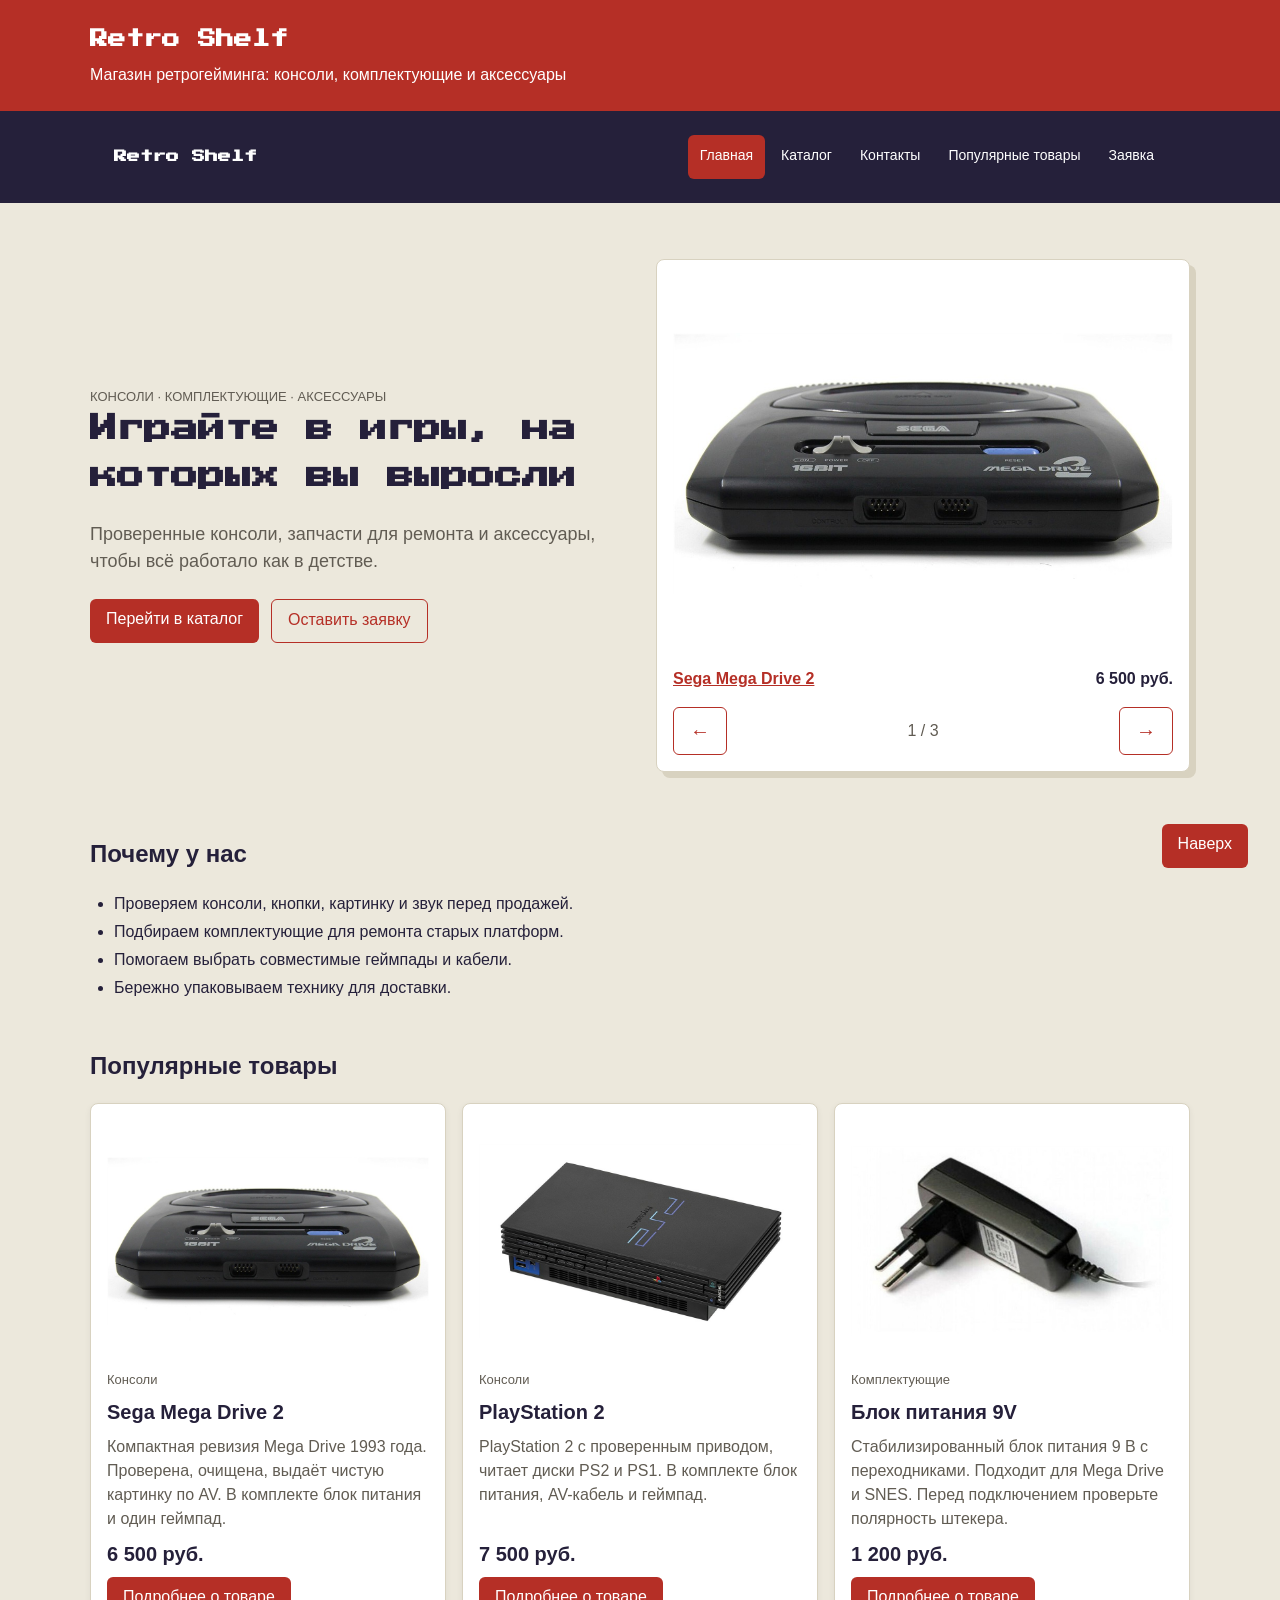
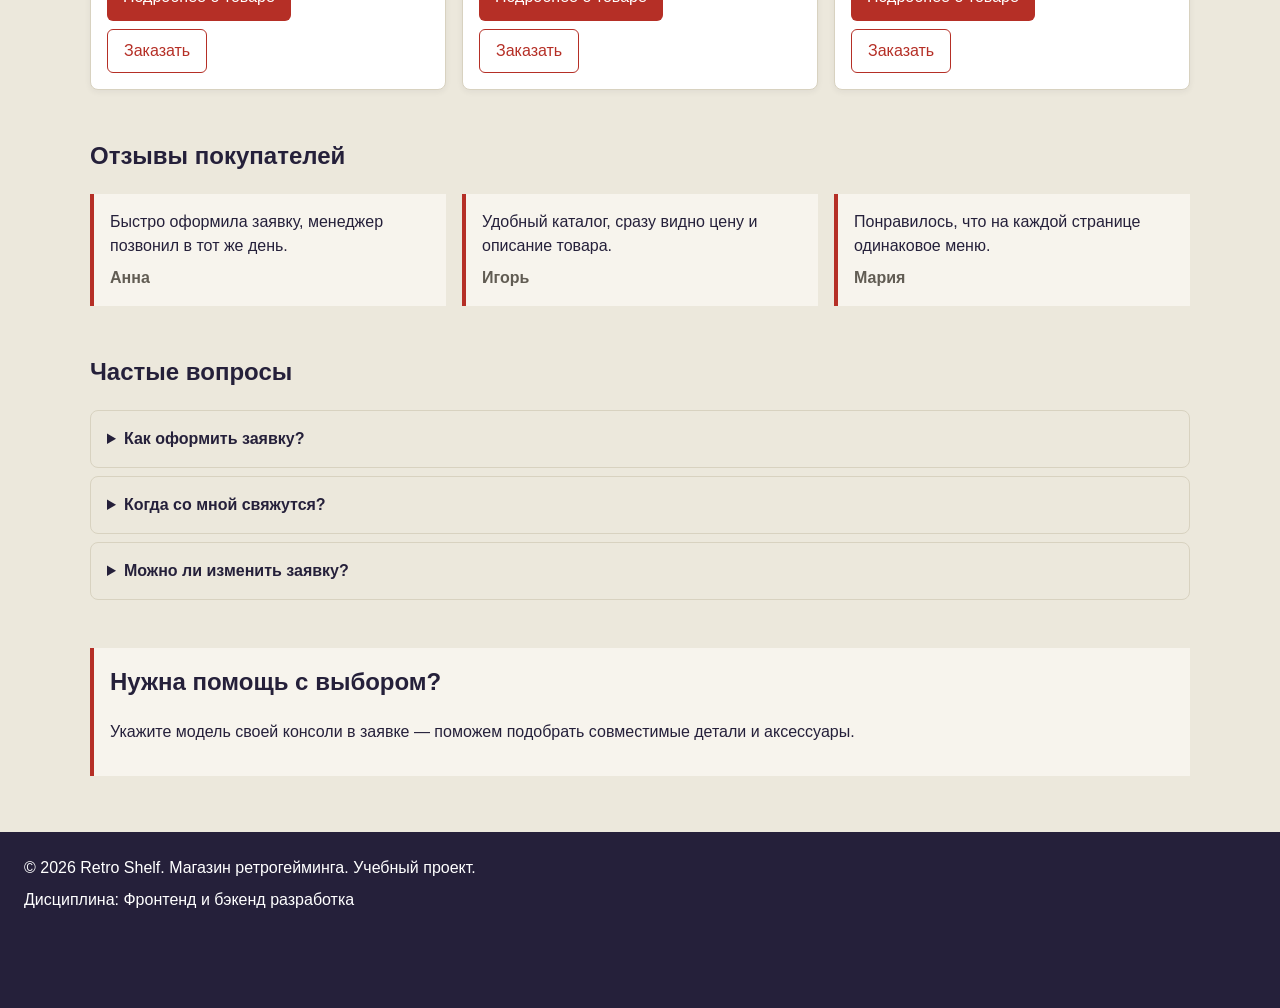
==== commit bd97243a: "style: make product detail links primary buttons" ====
--- a/index.html
+++ b/index.html
@@ -99,7 +99,7 @@
           <h3 class="product-card__title">Sega Mega Drive 2</h3>
           <p class="product-card__description">Компактная ревизия Mega Drive 1993 года. Проверена, очищена, выдаёт чистую картинку по AV. В комплекте блок питания и один геймпад.</p>
           <p class="product-card__price">6&nbsp;500 руб.</p>
-          <a class="product-card__link" href="product.html#mega-drive-2" aria-label="Подробнее о товаре: Sega Mega Drive 2">Подробнее о товаре</a>
+          <a class="button button--primary product-card__link" href="product.html#mega-drive-2" aria-label="Подробнее о товаре: Sega Mega Drive 2">Подробнее о товаре</a>
           <button class="button button--secondary product-card__button" type="button" data-product="Sega Mega Drive 2">Заказать</button>
         </article>
         <article class="product-card">
@@ -108,7 +108,7 @@
           <h3 class="product-card__title">PlayStation 2</h3>
           <p class="product-card__description">PlayStation 2 с проверенным приводом, читает диски PS2 и PS1. В комплекте блок питания, AV-кабель и геймпад.</p>
           <p class="product-card__price">7&nbsp;500 руб.</p>
-          <a class="product-card__link" href="product.html#ps2" aria-label="Подробнее о товаре: PlayStation 2">Подробнее о товаре</a>
+          <a class="button button--primary product-card__link" href="product.html#ps2" aria-label="Подробнее о товаре: PlayStation 2">Подробнее о товаре</a>
           <button class="button button--secondary product-card__button" type="button" data-product="PlayStation 2">Заказать</button>
         </article>
         <article class="product-card">
@@ -117,7 +117,7 @@
           <h3 class="product-card__title">Блок питания 9V</h3>
           <p class="product-card__description">Стабилизированный блок питания 9 В с переходниками. Подходит для Mega Drive и SNES. Перед подключением проверьте полярность штекера.</p>
           <p class="product-card__price">1&nbsp;200 руб.</p>
-          <a class="product-card__link" href="product.html#psu-9v" aria-label="Подробнее о товаре: Блок питания 9V">Подробнее о товаре</a>
+          <a class="button button--primary product-card__link" href="product.html#psu-9v" aria-label="Подробнее о товаре: Блок питания 9V">Подробнее о товаре</a>
           <button class="button button--secondary product-card__button" type="button" data-product="Блок питания 9V">Заказать</button>
         </article>
       </div>
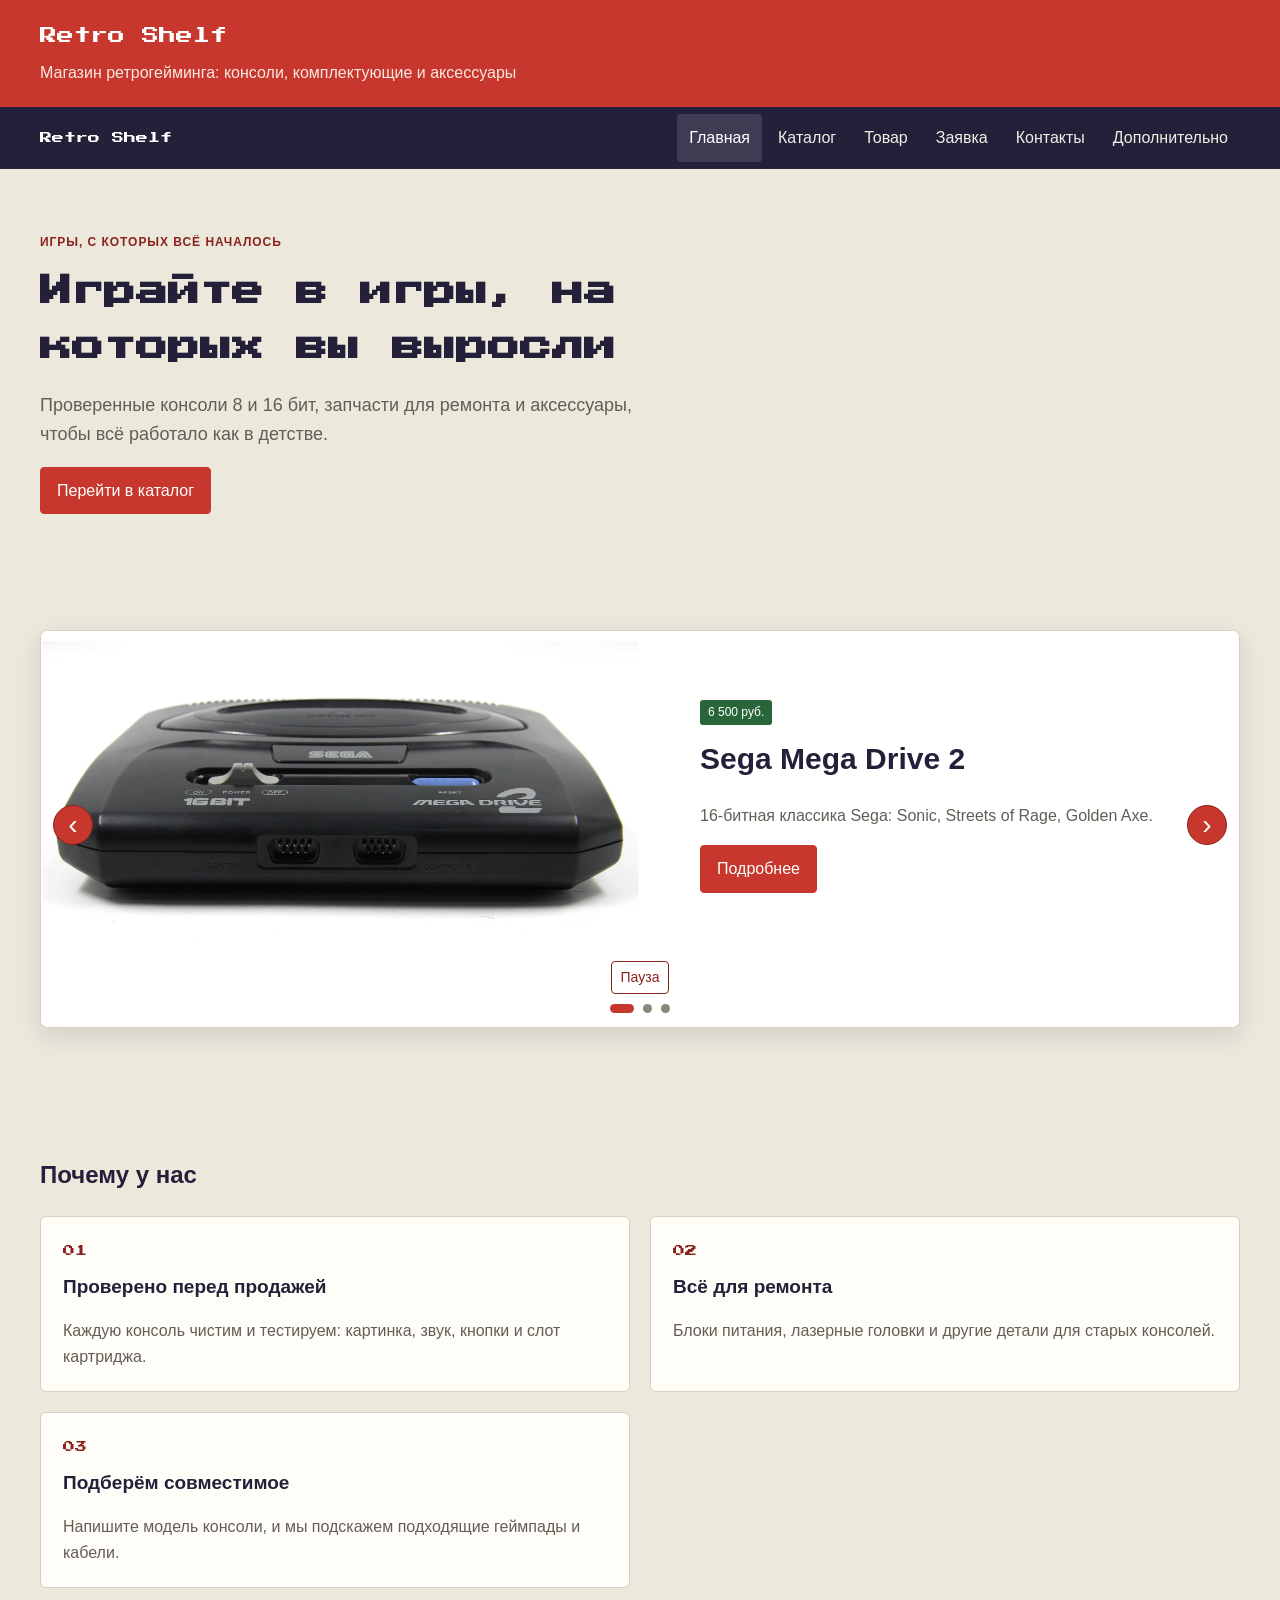
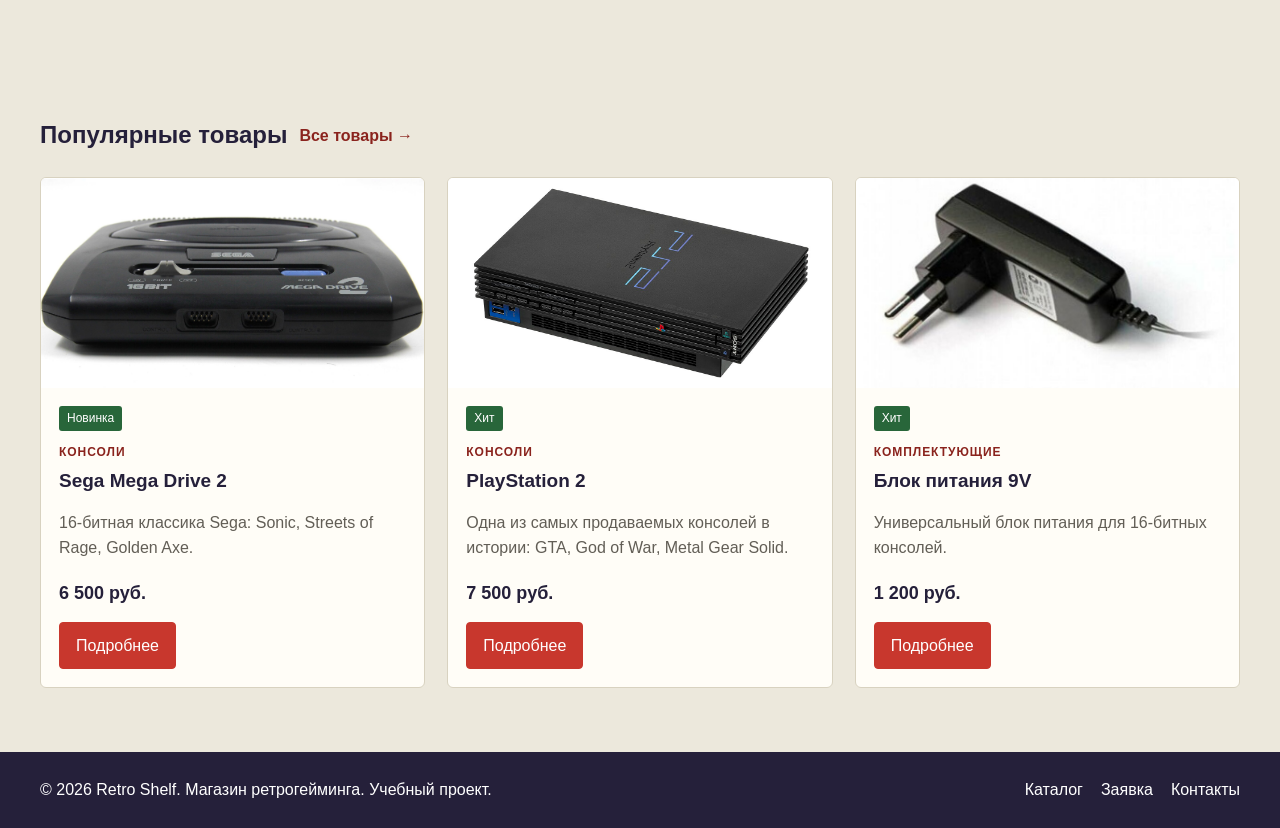
==== commit 34fbc304: "Первый коммит" ====
--- a/index.html
+++ b/index.html
@@ -3,11 +3,11 @@
 <head>
   <meta charset="UTF-8">
   <meta name="viewport" content="width=device-width, initial-scale=1.0">
-  <meta name="description" content="Главная страница магазина ретрогейминга Retro Shelf: преимущества и популярные товары.">
-  <title>Retro Shelf</title>
+  <meta name="description" content="Retro Shelf — магазин ретрогейминга: консоли, комплектующие и аксессуары.">
+  <title>Главная — Retro Shelf</title>
   <link rel="preconnect" href="https://fonts.googleapis.com">
   <link rel="preconnect" href="https://fonts.gstatic.com" crossorigin>
-  <link href="https://fonts.googleapis.com/css2?family=Press+Start+2P&amp;display=swap" rel="stylesheet">
+  <link href="https://fonts.googleapis.com/css2?family=Press+Start+2P&display=swap" rel="stylesheet">
   <link rel="stylesheet" href="css/style.css">
   <link rel="stylesheet" href="css/responsive.css">
   <script src="js/main.js" defer></script>
@@ -15,276 +15,55 @@
 <body>
   <a class="skip-link" href="#main">Перейти к основному содержимому</a>
   <header class="site-header">
-    <div class="brand-banner">
-      <div class="brand-banner__inner">
-        <strong class="brand-banner__name">Retro Shelf</strong>
-        <p>Магазин ретрогейминга: консоли, комплектующие и аксессуары</p>
-      </div>
-    </div>
-    <div class="site-header__inner">
-      <a class="site-header__logo" href="index.html">Retro Shelf</a>
-
-      <nav class="site-nav" aria-label="Основная навигация">
-        <ul class="site-nav__list">
-          <li class="site-nav__item">
-            <a class="site-nav__link site-nav__link--active" href="index.html" aria-current="page">Главная</a>
-          </li>
-          <li class="site-nav__item">
-            <a class="site-nav__link" href="catalog.html">Каталог</a>
-          </li>
-          <li class="site-nav__item">
-            <a class="site-nav__link" href="contacts.html">Контакты</a>
-          </li>
-          <li class="site-nav__item">
-            <a class="site-nav__link" href="index.html#popular">Популярные товары</a>
-          </li>
-          <li class="site-nav__item">
-            <a class="site-nav__link" href="order.html">Заявка</a>
-          </li>
-        </ul>
-      </nav>
+    <div class="site-header__intro wrap">
+      <div><a class="site-header__name pixel" href="index.html">Retro Shelf</a><p>Магазин ретрогейминга: консоли, комплектующие и аксессуары</p></div>
     </div>
   </header>
-
-  <main id="main" tabindex="-1">
-    <section class="hero">
-      <div class="hero__content">
-        <p class="hero__eyebrow">КОНСОЛИ · КОМПЛЕКТУЮЩИЕ · АКСЕССУАРЫ</p>
-        <h1 class="hero__title">Играйте в игры, на которых вы выросли</h1>
-        <p class="hero__text">Проверенные консоли, запчасти для ремонта и аксессуары, чтобы всё работало как в детстве.</p>
-        <div class="hero__actions">
-          <a class="button button--primary" href="catalog.html">Перейти в каталог</a>
-          <a class="button button--secondary" href="order.html">Оставить заявку</a>
-        </div>
-      </div>
-      <div class="carousel" role="region" aria-roledescription="карусель" aria-label="Популярные консоли">
-          <div class="carousel__slide">
-            <img class="hero__image" src="images/segamd2.jpeg" srcset="images/segamd2-480.jpg 480w, images/segamd2-960.jpg 960w" sizes="(min-width: 768px) 50vw, 100vw" alt="Sega Mega Drive 2" loading="eager" width="960" height="720">
-            <p class="carousel__caption"><a href="product.html#mega-drive-2">Sega Mega Drive 2</a><span>6&nbsp;500 руб.</span></p>
-          </div>
-          <div class="carousel__slide" hidden>
-            <img class="hero__image" src="images/ps2.jpg" srcset="images/ps2-480.jpg 480w, images/ps2-960.jpg 960w" sizes="(min-width: 768px) 50vw, 100vw" alt="PlayStation 2" loading="eager" width="960" height="720">
-            <p class="carousel__caption"><a href="product.html#ps2">PlayStation 2</a><span>7&nbsp;500 руб.</span></p>
-          </div>
-          <div class="carousel__slide" hidden>
-            <img class="hero__image" src="images/supernin.jpg" srcset="images/supernin-480.jpg 480w, images/supernin-960.jpg 960w" sizes="(min-width: 768px) 50vw, 100vw" alt="Super Nintendo (SNES)" loading="eager" width="960" height="720">
-            <p class="carousel__caption"><a href="product.html#snes">Super Nintendo (SNES)</a><span>12&nbsp;900 руб.</span></p>
-          </div>
-        <div class="carousel__controls">
-          <button class="button button--secondary" id="carousel-prev" type="button" aria-label="Предыдущая консоль">←</button>
-          <p class="carousel__counter" id="carousel-counter" role="status">1 / 3</p>
-          <button class="button button--secondary" id="carousel-next" type="button" aria-label="Следующая консоль">→</button>
-        </div>
+  <nav class="site-nav" aria-label="Основная навигация"><div class="wrap site-nav__inner">
+    <a class="site-nav__brand pixel" href="index.html">Retro Shelf</a>
+    <button class="site-nav__toggle" type="button" aria-expanded="false" aria-controls="main-menu">Меню</button>
+    <ul class="site-nav__list" id="main-menu">        <li><a class="site-nav__link site-nav__link--active" href="index.html" aria-current="page">Главная</a></li>
+        <li><a class="site-nav__link" href="catalog.html">Каталог</a></li>
+        <li><a class="site-nav__link" href="product.html">Товар</a></li>
+        <li><a class="site-nav__link" href="order.html">Заявка</a></li>
+        <li><a class="site-nav__link" href="contacts.html">Контакты</a></li>
+      <li class="site-nav__more"><a class="site-nav__link" href="catalog.html">Дополнительно</a><ul><li><a href="catalog.html">Все товары</a></li><li><a href="order.html">Оформить заявку</a></li><li><a href="index.html#popular">Популярное</a></li></ul></li>
+    </ul>
+  </div></nav>
+  <main id="main">
+    <section class="hero wrap"><div><p class="eyebrow">Игры, с которых всё началось</p><h1 class="pixel">Играйте в игры, на которых вы выросли</h1><p>Проверенные консоли 8 и 16 бит, запчасти для ремонта и аксессуары, чтобы всё работало как в детстве.</p><a class="button" href="catalog.html">Перейти в каталог</a></div></section>
+    <section class="section wrap" aria-label="Популярные товары">
+      <div class="carousel" role="region" aria-roledescription="карусель" aria-label="Популярные товары">
+        <div class="carousel__slides">        <article class="carousel__slide is-active" role="group" aria-roledescription="слайд" aria-label="Слайд 1 из 3" data-slide="0" aria-hidden="false">
+          <img src="images/segamd2.jpeg" alt="Sega Mega Drive 2" width="2000" height="1043">
+          <div class="carousel__caption"><span class="tag">6 500 руб.</span><h2>Sega Mega Drive 2</h2><p>16-битная классика Sega: Sonic, Streets of Rage, Golden Axe.</p><a class="button" href="product.html#mega-drive-2">Подробнее</a></div>
+        </article>
+        <article class="carousel__slide" role="group" aria-roledescription="слайд" aria-label="Слайд 2 из 3" data-slide="1" aria-hidden="true">
+          <img src="images/ps2.jpg" alt="PlayStation 2" width="1280" height="771">
+          <div class="carousel__caption"><span class="tag">7 500 руб.</span><h2>PlayStation 2</h2><p>Одна из самых продаваемых консолей в истории: GTA, God of War, Metal Gear Solid.</p><a class="button" href="product.html#ps2">Подробнее</a></div>
+        </article>
+        <article class="carousel__slide" role="group" aria-roledescription="слайд" aria-label="Слайд 3 из 3" data-slide="2" aria-hidden="true">
+          <img src="images/3ds.jpeg" alt="Nintendo 3DS" width="2000" height="1125">
+          <div class="carousel__caption"><span class="tag">10 500 руб.</span><h2>Nintendo 3DS</h2><p>Портативная консоль Nintendo с двумя экранами и 3D-режимом.</p><a class="button" href="product.html#nintendo-3ds">Подробнее</a></div>
+        </article></div>
+        <button class="carousel__arrow carousel__arrow--prev" type="button" aria-label="Предыдущий слайд">‹</button><button class="carousel__arrow carousel__arrow--next" type="button" aria-label="Следующий слайд">›</button>
+        <div class="carousel__controls"><button class="carousel__pause" type="button" aria-pressed="false">Пауза</button><div class="carousel__dots"><button class="carousel__dot is-active" type="button" aria-label="Слайд 1" aria-current="true" data-go-to="0"></button><button class="carousel__dot" type="button" aria-label="Слайд 2" aria-current="false" data-go-to="1"></button><button class="carousel__dot" type="button" aria-label="Слайд 3" aria-current="false" data-go-to="2"></button></div></div>
       </div>
     </section>
-
-    <section class="section" id="advantages">
-      <h2 class="section__title">Почему у нас</h2>
-
-      <ul class="advantages-list">
-        <li class="advantages-list__item">Проверяем консоли, кнопки, картинку и звук перед продажей.</li>
-        <li class="advantages-list__item">Подбираем комплектующие для ремонта старых платформ.</li>
-        <li class="advantages-list__item">Помогаем выбрать совместимые геймпады и кабели.</li>
-        <li class="advantages-list__item">Бережно упаковываем технику для доставки.</li>
-      </ul>
-    </section>
-
-    <section class="section" id="popular">
-      <h2 class="section__title">Популярные товары</h2>
-
-      <div class="products-grid">
-        <article class="product-card">
-          <img class="product-card__image" src="images/segamd2.jpeg" srcset="images/segamd2-480.jpg 480w, images/segamd2-960.jpg 960w" sizes="(min-width: 768px) 50vw, 100vw" alt="Sega Mega Drive 2" loading="lazy" width="960" height="720">
-          <p class="product-card__category">Консоли</p>
-          <h3 class="product-card__title">Sega Mega Drive 2</h3>
-          <p class="product-card__description">Компактная ревизия Mega Drive 1993 года. Проверена, очищена, выдаёт чистую картинку по AV. В комплекте блок питания и один геймпад.</p>
-          <p class="product-card__price">6&nbsp;500 руб.</p>
-          <a class="button button--primary product-card__link" href="product.html#mega-drive-2" aria-label="Подробнее о товаре: Sega Mega Drive 2">Подробнее о товаре</a>
-          <button class="button button--secondary product-card__button" type="button" data-product="Sega Mega Drive 2">Заказать</button>
-        </article>
-        <article class="product-card">
-          <img class="product-card__image" src="images/ps2.jpg" srcset="images/ps2-480.jpg 480w, images/ps2-960.jpg 960w" sizes="(min-width: 768px) 50vw, 100vw" alt="PlayStation 2" loading="lazy" width="960" height="720">
-          <p class="product-card__category">Консоли</p>
-          <h3 class="product-card__title">PlayStation 2</h3>
-          <p class="product-card__description">PlayStation 2 с проверенным приводом, читает диски PS2 и PS1. В комплекте блок питания, AV-кабель и геймпад.</p>
-          <p class="product-card__price">7&nbsp;500 руб.</p>
-          <a class="button button--primary product-card__link" href="product.html#ps2" aria-label="Подробнее о товаре: PlayStation 2">Подробнее о товаре</a>
-          <button class="button button--secondary product-card__button" type="button" data-product="PlayStation 2">Заказать</button>
-        </article>
-        <article class="product-card">
-          <img class="product-card__image" src="images/9v.jpeg" srcset="images/9v-480.jpg 480w, images/9v-960.jpg 960w" sizes="(min-width: 768px) 50vw, 100vw" alt="Блок питания 9V" loading="lazy" width="960" height="720">
-          <p class="product-card__category">Комплектующие</p>
-          <h3 class="product-card__title">Блок питания 9V</h3>
-          <p class="product-card__description">Стабилизированный блок питания 9 В с переходниками. Подходит для Mega Drive и SNES. Перед подключением проверьте полярность штекера.</p>
-          <p class="product-card__price">1&nbsp;200 руб.</p>
-          <a class="button button--primary product-card__link" href="product.html#psu-9v" aria-label="Подробнее о товаре: Блок питания 9V">Подробнее о товаре</a>
-          <button class="button button--secondary product-card__button" type="button" data-product="Блок питания 9V">Заказать</button>
-        </article>
-      </div>
-    </section>
-
-    <section class="section" id="reviews">
-      <h2 class="section__title">Отзывы покупателей</h2>
-
-      <div class="reviews">
-        <article class="review">
-          <p class="review__text">Быстро оформила заявку, менеджер позвонил в тот же день.</p>
-          <p class="review__author">Анна</p>
-        </article>
-
-        <article class="review">
-          <p class="review__text">Удобный каталог, сразу видно цену и описание товара.</p>
-          <p class="review__author">Игорь</p>
-        </article>
-
-        <article class="review">
-          <p class="review__text">Понравилось, что на каждой странице одинаковое меню.</p>
-          <p class="review__author">Мария</p>
-        </article>
-      </div>
-    </section>
-
-    <section class="section" id="faq">
-      <h2 class="section__title">Частые вопросы</h2>
-
-      <div class="faq">
-        <details class="faq__item">
-          <summary class="faq__question">Как оформить заявку?</summary>
-          <p class="faq__answer">Нажмите «Заказать» у товара или откройте страницу заказа и заполните форму.</p>
-        </details>
-
-        <details class="faq__item">
-          <summary class="faq__question">Когда со мной свяжутся?</summary>
-          <p class="faq__answer">Обычно в течение рабочего дня после отправки заявки.</p>
-        </details>
-
-        <details class="faq__item">
-          <summary class="faq__question">Можно ли изменить заявку?</summary>
-          <p class="faq__answer">Да, сообщите об изменениях по телефону или e-mail из раздела «Контакты».</p>
-        </details>
-      </div>
-    </section>
-
-    <aside class="aside-info"><h2 class="aside-info__title">Нужна помощь с выбором?</h2><p class="aside-info__text">Укажите модель своей консоли в заявке — поможем подобрать совместимые детали и аксессуары.</p></aside>
+    <section class="section wrap"><h2 class="section__title">Почему у нас</h2><div class="feature-grid">
+      <article class="feature"><span class="feature__number">01</span><h3>Проверено перед продажей</h3><p>Каждую консоль чистим и тестируем: картинка, звук, кнопки и слот картриджа.</p></article>
+      <article class="feature"><span class="feature__number">02</span><h3>Всё для ремонта</h3><p>Блоки питания, лазерные головки и другие детали для старых консолей.</p></article>
+      <article class="feature"><span class="feature__number">03</span><h3>Подберём совместимое</h3><p>Напишите модель консоли, и мы подскажем подходящие геймпады и кабели.</p></article>
+    </div></section>
+    <section class="section wrap" id="popular"><div class="section__heading"><h2 class="section__title">Популярные товары</h2><a class="text-link" href="catalog.html">Все товары →</a></div><div class="product-grid">
+      <article class="product-card"><img src="images/segamd2.jpeg" alt="Sega Mega Drive 2" width="2000" height="1043"><div class="product-card__body"><span class="tag">Новинка</span><p class="product-card__category">Консоли</p><h3>Sega Mega Drive 2</h3><p>16-битная классика Sega: Sonic, Streets of Rage, Golden Axe.</p><strong>6 500 руб.</strong><a class="button" href="product.html#mega-drive-2">Подробнее</a></div></article>
+      <article class="product-card"><img src="images/ps2.jpg" alt="PlayStation 2" width="1280" height="771"><div class="product-card__body"><span class="tag">Хит</span><p class="product-card__category">Консоли</p><h3>PlayStation 2</h3><p>Одна из самых продаваемых консолей в истории: GTA, God of War, Metal Gear Solid.</p><strong>7 500 руб.</strong><a class="button" href="product.html#ps2">Подробнее</a></div></article>
+      <article class="product-card"><img src="images/9v.jpeg" alt="Блок питания 9V" width="820" height="484"><div class="product-card__body"><span class="tag">Хит</span><p class="product-card__category">Комплектующие</p><h3>Блок питания 9V</h3><p>Универсальный блок питания для 16-битных консолей.</p><strong>1 200 руб.</strong><a class="button" href="product.html#psu-9v">Подробнее</a></div></article>
+    </div></section>
   </main>
-
-  <footer class="site-footer" id="contacts">
-    <p class="site-footer__text">&copy; 2026 Retro Shelf. Магазин ретрогейминга. Учебный проект.</p>
-    <p class="site-footer__text">Дисциплина: Фронтенд и бэкенд разработка</p>
-  </footer>
-
-  <dialog class="order-dialog" id="order-dialog" aria-labelledby="order-dialog-title">
-    <h2 class="order-dialog__title" id="order-dialog-title">Оформление заявки</h2>
-
-    <form class="order-form" id="order-form" action="#" method="post" novalidate>
-      <p class="form-note">Поля, отмеченные звёздочкой (*), обязательны для заполнения.</p>
-      <input id="selected-product" name="selected-product" type="hidden">
-
-      <div class="order-form__field">
-        <label class="order-form__label" for="order-name">Имя *</label>
-        <input
-          class="order-form__input"
-          id="order-name" aria-describedby="order-name-error"
-          name="name"
-          type="text"
-          placeholder="Введите ваше имя"
-          minlength="2"
-          autocomplete="given-name"
-          required
-        >
-        <p class="form-error" id="order-name-error" hidden></p>
-      </div>
-
-      <div class="order-form__field">
-        <label class="order-form__label" for="order-email">E-mail *</label>
-        <input
-          class="order-form__input"
-          id="order-email" aria-describedby="order-email-error"
-          name="email"
-          type="email"
-          placeholder="example@mail.ru"
-          autocomplete="email"
-          required
-        >
-        <p class="form-error" id="order-email-error" hidden></p>
-      </div>
-
-      <div class="order-form__field">
-        <label class="order-form__label" for="order-phone">Телефон *</label>
-        <input
-          class="order-form__input"
-          id="order-phone" aria-describedby="order-phone-hint order-phone-error"
-          name="phone"
-          type="tel"
-          inputmode="tel"
-          autocomplete="tel"
-          placeholder="+7 (900) 000-00-00"
-          pattern="^\+7 \(\d{3}\) \d{3}-\d{2}-\d{2}$"
-          required
-        >
-        <small class="order-form__hint" id="order-phone-hint">Формат: +7 (900) 000-00-00</small>
-        <p class="form-error" id="order-phone-error" hidden></p>
-      </div>
-
-      <div class="order-form__field">
-        <label class="order-form__label" for="order-date">Дата связи</label>
-        <input
-          class="order-form__input"
-          id="order-date" aria-describedby="order-date-error"
-          name="date"
-          type="date"
-        >
-        <p class="form-error" id="order-date-error" hidden></p>
-      </div>
-
-      <div class="order-form__field">
-        <label class="order-form__label" for="order-topic">Тема заявки *</label>
-        <select class="order-form__select" id="order-topic" aria-describedby="order-topic-error" name="topic" required>
-          <option value="">Выберите тему</option>
-          <option value="product">Заказ товара</option>
-          <option value="consultation">Консультация</option>
-          <option value="delivery">Доставка</option>
-        </select>
-        <p class="form-error" id="order-topic-error" hidden></p>
-      </div>
-
-      <div class="order-form__field order-form__field--wide">
-        <label class="order-form__label" for="order-comment">Комментарий</label>
-        <textarea
-          class="order-form__textarea"
-          id="order-comment" aria-describedby="order-comment-error"
-          name="comment"
-          rows="4"
-          placeholder="Укажите дополнительную информацию"
-        ></textarea>
-        <p class="form-error" id="order-comment-error" hidden></p>
-      </div>
-
-      <div class="order-form__field order-form__field--wide">
-        <label class="order-form__label order-form__label--agreement" for="order-agreement">
-          <input
-            class="order-form__checkbox"
-            id="order-agreement" aria-describedby="order-agreement-error"
-            name="agreement"
-            type="checkbox"
-            required
-          >
-          Я согласен на обработку данных *
-        </label>
-        <p class="form-error" id="order-agreement-error" hidden></p>
-      </div>
-
-      <div class="order-form__actions">
-        <button class="button button--secondary" type="button" id="close-order-dialog">Закрыть</button>
-        <button class="button button--primary" type="submit">Отправить заявку</button>
-      </div>
-    </form>
-  </dialog>
-
-  <a class="button button--primary scroll-top" href="#" aria-label="Наверх">Наверх</a>
-
-  <p class="success-message" id="success-message" role="status" hidden>
-    Заявка проверена. Это учебная демонстрация: данные не отправляются на сервер.
-  </p>
+  <footer class="site-footer"><div class="wrap site-footer__inner">
+    <p>© 2026 Retro Shelf. Магазин ретрогейминга. Учебный проект.</p>
+    <div><a href="catalog.html">Каталог</a><a href="order.html">Заявка</a><a href="contacts.html">Контакты</a></div>
+  </div></footer>
 </body>
 </html>
--- a/css/style.css
+++ b/css/style.css
@@ -1,43 +1,16 @@
-/* ===============================
-   1. Переменные проекта
-   =============================== */
-
+/* Основные цвета сайта */
 :root {
-  /* Основные цвета проекта */
-  --color-bg: #ece8dc;
-  --color-text: #25203a;
-  --color-muted: #615c53;
-  --color-primary: #b52f26;
-  --color-primary-dark: #8a231d;
-  --color-border: #d8d2c0;
-  --color-surface: #f7f4ed;
-  --color-surface-accent: #e6e1d3;
-  --color-danger: #b00020;
-  --color-success: #116b24;
-  --color-success-bg: #eefaf0;
-  --color-white: #ffffff;
-
-  /* Отступы */
-  --space-xs: 4px;
-  --space-sm: 8px;
-  --space-md: 16px;
-  --space-lg: 24px;
-  --space-xl: 32px;
-
-  /* Скругления */
-  --radius-sm: 6px;
-  --radius-md: 8px;
-  --radius-lg: 12px;
-
-  /* Размеры */
-  --container-width: 1100px;
-}
-
-/* ===============================
-   2. Базовые стили
-   =============================== */
-
-/* border-box: width включает content, padding и border. */
+  --red: #c8372d;
+  --red-dark: #8a231d;
+  --ink: #25203a;
+  --paper: #ece8dc;
+  --white: #fffdf7;
+  --muted: #625e56;
+  --border: #d8d2c0;
+  --wrap: 1120px;
+}
+
+/* Общие стили */
 * {
   box-sizing: border-box;
 }
@@ -48,591 +21,772 @@
 
 body {
   margin: 0;
-  font-family: Arial, sans-serif;
-  line-height: 1.5;
-  color: var(--color-text);
-  background-color: var(--color-bg);
-}
-
-main {
-  padding: var(--space-lg);
+  color: var(--ink);
+  background: var(--paper);
+  font: 16px/1.6 Arial, sans-serif;
 }
 
 a {
-  color: var(--color-primary);
+  color: var(--red-dark);
 }
 
 a:hover {
-  color: var(--color-primary-dark);
-}
-
-a:focus-visible {
-  outline: 2px solid var(--color-primary);
-  outline-offset: 3px;
-}
-
-/* Подсветка блока, на который ведёт якорная ссылка. */
-:target {
-  outline: 2px dashed var(--color-primary);
-  outline-offset: 4px;
-}
-
-/* ===============================
-   3. Блок button (кнопка)
-   =============================== */
+  color: var(--red);
+}
+
+img {
+  display: block;
+  max-width: 100%;
+}
+
+.wrap {
+  width: min(var(--wrap), calc(100% - 28px));
+  margin-inline: auto;
+}
+
+.pixel {
+  font-family: "Press Start 2P", "Courier New", monospace;
+  line-height: 1.7;
+}
+
+/* Шапка и меню */
+.site-header {
+  padding: 22px 0;
+  color: var(--white);
+  background: var(--red);
+}
+
+.site-header__intro {
+  display: flex;
+  align-items: center;
+  justify-content: space-between;
+  gap: 24px;
+}
+
+.site-header__name {
+  color: white;
+  font-size: 17px;
+  text-decoration: none;
+}
+
+.site-header p {
+  margin: 8px 0 0;
+  opacity: .9;
+}
+
+.site-nav {
+  color: white;
+  background: var(--ink);
+}
+
+.site-nav__inner {
+  display: flex;
+  align-items: center;
+  flex-wrap: wrap;
+  min-height: 62px;
+  gap: 12px;
+  padding-block: 10px;
+}
+
+.site-nav__brand {
+  color: white;
+  font-size: 12px;
+  text-decoration: none;
+}
+
+.site-nav__toggle {
+  display: block;
+  padding: 7px 11px;
+  margin-left: auto;
+  color: white;
+  background: transparent;
+  border: 1px solid #ffffff80;
+  border-radius: 4px;
+  font: inherit;
+  cursor: pointer;
+}
+
+.site-nav__list {
+  display: none;
+  flex-basis: 100%;
+  flex-direction: column;
+  gap: 4px;
+  padding: 0;
+  margin: 0;
+  list-style: none;
+}
+
+.site-nav__list.is-open {
+  display: flex;
+}
+
+.site-nav__link {
+  display: block;
+  padding: 11px 12px;
+  color: #f2eee4;
+  text-decoration: none;
+  border-radius: 4px;
+}
+
+.site-nav__link:hover,
+.site-nav__link--active {
+  color: white;
+  background: #403a53;
+}
+
+.site-nav__more ul {
+  display: none;
+  position: absolute;
+  z-index: 4;
+  top: 100%;
+  right: 0;
+  min-width: 180px;
+  padding: 7px;
+  margin: 0;
+  list-style: none;
+  background: white;
+  border: 1px solid var(--border);
+  border-radius: 5px;
+  box-shadow: 0 8px 24px #17132324;
+}
+
+.site-nav__more:focus-within ul {
+  display: block;
+}
+
+.site-nav__more ul a {
+  display: block;
+  padding: 7px 9px;
+  text-decoration: none;
+}
+
+/* Главная страница */
+.hero {
+  display: grid;
+  gap: 24px;
+  align-items: center;
+  padding-block: 42px;
+}
+
+.hero h1 {
+  max-width: 670px;
+  margin: 8px 0 18px;
+  font-size: clamp(22px, 7vw, 32px);
+}
+
+.hero p:not(.eyebrow) {
+  max-width: 600px;
+  color: var(--muted);
+  font-size: 18px;
+}
+
+.eyebrow,
+.product-card__category {
+  color: var(--red-dark);
+  font-size: 12px;
+  font-weight: 700;
+  letter-spacing: .08em;
+  text-transform: uppercase;
+}
 
 .button {
   display: inline-block;
-  padding: var(--space-sm) var(--space-md);
-  border: none;
-  border-radius: var(--radius-sm);
+  padding: 10px 16px;
+  color: white;
+  background: var(--red);
+  border: 1px solid var(--red);
+  border-radius: 4px;
   font: inherit;
+  text-align: center;
   text-decoration: none;
   cursor: pointer;
 }
 
-.button--primary {
-  color: var(--color-white);
-  background-color: var(--color-primary);
-}
-
-.button--primary:hover {
-  color: var(--color-white);
-  background-color: var(--color-primary-dark);
-}
-
-.button--secondary {
-  color: var(--color-primary);
-  background-color: transparent;
-  border: 1px solid var(--color-primary);
-}
-
-.button--secondary:hover {
-  color: var(--color-white);
-  background-color: var(--color-primary);
-}
-
-.button:focus-visible {
-  outline: 2px solid var(--color-primary);
-  outline-offset: 3px;
-}
-
-.button:disabled,
-.button--disabled {
-  opacity: 0.6;
-  cursor: not-allowed;
-}
-
-/* ===============================
-   4. Блок site-header (шапка)
-   =============================== */
-
-.site-header {
-  background-color: var(--color-surface);
-}
-
-.site-header__inner {
-  max-width: var(--container-width);
-  margin: 0 auto;
-  padding: var(--space-lg);
-}
-
-.site-header__logo {
+.button:hover {
+  color: white;
+  background: var(--red-dark);
+  border-color: var(--red-dark);
+}
+
+.button--outline {
+  color: var(--red-dark);
+  background: transparent;
+}
+
+.button--outline:hover {
+  color: white;
+  background: var(--red);
+}
+
+.section {
+  padding-block: 24px 38px;
+}
+
+.section__title,
+.page-main h1 {
+  margin: 0 0 22px;
+  font-size: 24px;
+}
+
+.section__heading {
+  display: flex;
+  align-items: flex-start;
+  flex-direction: column;
+  gap: 12px;
+  margin-bottom: 22px;
+}
+
+.section__heading .section__title,
+.section__heading h1 {
+  margin: 0;
+}
+
+.text-link {
   font-weight: 700;
-  color: var(--color-text);
-  text-decoration: none;
-}
-
-/* ===============================
-   5. Блок site-nav (навигация)
-   =============================== */
-
-.site-nav__list {
+  text-decoration: none;
+}
+
+/* Карусель */
+.carousel {
+  position: relative;
+  overflow: hidden;
+  background: white;
+  border: 1px solid var(--border);
+  border-radius: 8px;
+  box-shadow: 0 8px 25px #25203a20;
+}
+
+.carousel__slides {
+  position: relative;
+}
+
+.carousel__slide {
+  display: none;
+  color: var(--ink);
+  background: white;
+}
+
+.carousel__slide.is-active {
+  display: grid;
+  grid-template-columns: 1fr;
+  animation: appear .35s ease;
+}
+
+.carousel__slide > img {
+  width: 100%;
+  height: 230px;
+  object-fit: contain;
+  background: white;
+}
+
+.carousel__caption {
+  display: flex;
+  align-items: flex-start;
+  justify-content: center;
+  flex-direction: column;
+  padding: 20px 28px;
+  background: white;
+}
+
+.carousel__caption h2 {
+  margin: 10px 0 4px;
+  font-size: clamp(20px, 5vw, 30px);
+}
+
+.carousel__caption p {
+  color: var(--muted);
+}
+
+.carousel__arrow {
+  position: absolute;
+  z-index: 2;
+  top: 25%;
+  width: 40px;
+  height: 40px;
+  color: white;
+  background: var(--red);
+  border: 1px solid var(--red-dark);
+  border-radius: 50%;
+  font-size: 28px;
+  line-height: 1;
+  cursor: pointer;
+}
+
+.carousel__arrow--prev {
+  left: 12px;
+}
+
+.carousel__arrow--next {
+  right: 12px;
+}
+
+.carousel__dots {
+  display: flex;
+  justify-content: center;
+  gap: 9px;
+  padding: 0 0 15px;
+  background: white;
+}
+
+.carousel__dot {
+  width: 9px;
+  height: 9px;
+  padding: 0;
+  background: #8b867c;
+  border: 0;
+  border-radius: 50%;
+  cursor: pointer;
+}
+
+.carousel__dot.is-active {
+  width: 24px;
+  background: var(--red);
+  border-radius: 9px;
+}
+
+@keyframes appear {
+  from { opacity: .5; }
+  to { opacity: 1; }
+}
+
+/* Карточки */
+.feature-grid,
+.product-grid {
+  display: grid;
+  grid-template-columns: 1fr;
+  gap: 18px;
+}
+
+.feature {
+  min-width: 0;
+  padding: 22px;
+  background: var(--white);
+  border: 1px solid var(--border);
+  border-radius: 6px;
+}
+
+.feature h2,
+.feature h3 {
+  margin: 7px 0;
+  font-size: 19px;
+}
+
+.feature p {
+  margin-bottom: 0;
+  color: var(--muted);
+}
+
+.feature__number {
+  color: var(--red-dark);
+  font: 12px "Press Start 2P", monospace;
+}
+
+.product-card {
+  display: flex;
+  min-width: 0;
+  overflow: hidden;
+  flex-direction: column;
+  background: var(--white);
+  border: 1px solid var(--border);
+  border-radius: 6px;
+  transition: transform .2s ease, box-shadow .2s ease;
+}
+
+.product-card:hover {
+  transform: translateY(-3px);
+  box-shadow: 0 8px 20px #25203a18;
+}
+
+.product-card > img {
+  width: 100%;
+  height: 210px;
+  object-fit: cover;
+  background: #ded9ca;
+}
+
+.product-card__body {
+  display: flex;
+  align-items: flex-start;
+  flex: 1;
+  flex-direction: column;
+  padding: 18px;
+}
+
+.product-card__body h2,
+.product-card__body h3 {
+  overflow-wrap: anywhere;
+  margin: 4px 0 8px;
+  font-size: 19px;
+}
+
+.product-card__body > p:not(.product-card__category) {
+  overflow-wrap: anywhere;
+  margin: 5px 0 14px;
+  color: var(--muted);
+}
+
+.product-card__body strong {
+  margin-top: auto;
+  padding: 4px 0 14px;
+  font-size: 18px;
+}
+
+.product-card__category {
+  margin: 12px 0 0;
+}
+
+.tag {
+  display: inline-block;
+  padding: 3px 8px;
+  color: white;
+  background: #28663a;
+  border-radius: 3px;
+  font-size: 12px;
+}
+
+.product-card__actions {
   display: flex;
   flex-wrap: wrap;
-  justify-content: center;
-  align-items: center;
-  gap: var(--space-md);
+  gap: 8px;
+  margin-top: auto;
+}
+
+.product-card__actions .button {
+  padding: 8px 12px;
+}
+
+/* Каталог */
+.page-main {
+  padding-block: 34px 55px;
+}
+
+.notice {
+  padding: 14px 17px;
+  margin: 0 0 22px;
+  color: #343048;
+  background: #e3dfd1;
+  border: 1px solid var(--border);
+  border-left: 4px solid var(--red);
+  border-radius: 4px;
+}
+
+.catalog-layout {
+  display: grid;
+  gap: 22px;
+}
+
+.catalog-filters {
+  order: -1;
+  padding: 18px;
+  background: var(--white);
+  border: 1px solid var(--border);
+  border-radius: 6px;
+}
+
+.catalog-filters h2 {
+  margin: 0 0 14px;
+  font-size: 20px;
+}
+
+.catalog-filters fieldset {
   padding: 0;
-  margin: var(--space-md) 0 0;
-  list-style: none;
-}
-
-.site-nav__link {
-  display: inline-block;
-  padding: var(--space-sm) var(--space-md);
-  color: var(--color-primary);
-  text-decoration: none;
-  border-radius: var(--radius-sm);
-}
-
-.site-nav__link:hover {
-  color: var(--color-white);
-  background-color: var(--color-primary);
-}
-
-.site-nav__link:focus-visible {
-  outline: 2px solid var(--color-primary);
-  outline-offset: 3px;
-}
-
-.site-nav__link--active {
-  color: var(--color-white);
-  background-color: var(--color-primary);
-}
-
-/* ===============================
-   6. Блок breadcrumbs (хлебные крошки)
-   =============================== */
-
+  margin: 0 0 15px;
+  border: 0;
+}
+
+.catalog-filters legend {
+  margin-bottom: 7px;
+  font-weight: 700;
+}
+
+.catalog-filters label {
+  display: block;
+  margin: 6px 0;
+}
+
+.catalog-filters input[type="number"] {
+  width: 100%;
+  min-height: 44px;
+  padding: 8px;
+  margin: 4px 0 8px;
+  border: 1px solid #aaa497;
+  border-radius: 4px;
+  font: inherit;
+}
+
+/* Карточка товара и таблица */
 .breadcrumbs {
-  max-width: var(--container-width);
-  margin: 0 auto var(--space-md);
+  margin-bottom: 20px;
+  color: var(--muted);
   font-size: 14px;
-  color: var(--color-muted);
-}
-
-.breadcrumbs__link {
-  color: var(--color-primary);
-}
-
-.breadcrumbs__current::before {
-  content: " / ";
-  color: var(--color-muted);
-}
-
-/* ===============================
-   7. Блоки hero и section
-   =============================== */
-
-.hero {
-  max-width: var(--container-width);
-  margin: 0 auto var(--space-xl);
-  padding: var(--space-xl) var(--space-lg);
-  background-color: var(--color-surface-accent);
-  border-radius: var(--radius-lg);
-}
-
-.section {
-  max-width: var(--container-width);
-  margin: 0 auto var(--space-xl);
-}
-
-.section__title {
-  margin-top: 0;
-}
-
-/* ===============================
-   8. Блок advantages-list (список преимуществ)
-   =============================== */
-
-.advantages-list {
-  padding-left: var(--space-lg);
-}
-
-.advantages-list__item {
-  margin-bottom: var(--space-xs);
-}
-
-/* ===============================
-   9. Блок products-grid (сетка товаров)
-   =============================== */
-
-.products-grid {
-  display: grid;
-  grid-template-columns: repeat(3, 1fr);
-  gap: var(--space-lg);
-}
-
-/* ===============================
-   10. Блок product-card (карточка товара)
-   =============================== */
-
-.product-card {
-  position: relative;
-  display: flex;
-  flex-direction: column;
-  gap: var(--space-sm);
-  padding: var(--space-md);
-  border: 1px solid var(--color-border);
-  border-radius: var(--radius-md);
-  background-color: var(--color-bg);
-}
-
-.product-card:hover {
-  border-color: var(--color-primary);
-}
-
-.product-card--featured {
-  border-color: var(--color-primary);
-}
-
-.product-card--discount {
-  border-color: var(--color-danger);
-}
-
-.product-card__badge {
-  position: absolute;
-  top: var(--space-sm);
-  right: var(--space-sm);
-  padding: 4px 8px;
-  color: var(--color-white);
-  background-color: var(--color-danger);
-  border-radius: var(--radius-sm);
-}
-
-.product-card__link {
-  align-self: flex-start;
-  margin-top: auto;
-}
-
-.product-card__title {
-  margin: 0;
-  color: var(--color-text);
-}
-
-.product-card__description {
-  margin: 0;
-  color: var(--color-muted);
-}
-
-.product-card__price {
-  margin: 0;
-  font-weight: 700;
-}
-
-.product-card--discount .product-card__price {
-  color: var(--color-danger);
-}
-
-/* Кнопка внутри карточки прижимается к нижнему краю. */
-.product-card__button {
-  margin-top: auto;
-  align-self: flex-start;
-}
-
-/* ===============================
-   11. Блоки catalog-layout, catalog-filters, catalog-products
-   =============================== */
-
-.catalog-layout {
-  max-width: var(--container-width);
-  margin: 0 auto var(--space-xl);
-  display: grid;
-  grid-template-columns: 260px 1fr;
-  grid-template-areas: "filters products";
-  gap: var(--space-lg);
-}
-
-/* Элементы макета: определяют только положение в сетке. */
-.catalog-layout__filters {
-  grid-area: filters;
-  position: sticky;
-  top: var(--space-md);
-  z-index: 10;
-  align-self: start;
-}
-
-.catalog-layout__products {
-  grid-area: products;
-}
-
-.catalog-filters {
-  padding: var(--space-md);
-  border: 1px solid var(--color-border);
-  border-radius: var(--radius-md);
-  background-color: var(--color-surface);
-}
-
-.catalog-filters__title {
-  margin-top: 0;
-}
-
-.catalog-filters__form {
-  display: grid;
-  gap: var(--space-md);
-}
-
-.catalog-filters__group {
-  margin: 0;
-  padding: var(--space-md);
-  border: 1px solid var(--color-border);
-  border-radius: var(--radius-sm);
-}
-
-.catalog-filters__legend {
-  font-weight: 700;
-}
-
-.catalog-filters__label {
-  display: block;
-  margin-bottom: var(--space-sm);
-}
-
-.catalog-filters__input {
-  width: 100%;
-  padding: 8px 10px;
-  border: 1px solid var(--color-border);
-  border-radius: var(--radius-sm);
-  font: inherit;
-}
-
-.catalog-filters__checkbox {
-  width: auto;
-}
-
-.catalog-products__title {
-  margin-top: 0;
-}
-
-/* ===============================
-   12. Блок aside-info (информационный блок)
-   =============================== */
-
-.aside-info {
-  max-width: var(--container-width);
-  margin: 0 auto var(--space-xl);
-  padding: var(--space-md);
-  border-left: 4px solid var(--color-primary);
-  background-color: var(--color-surface);
-}
-
-.aside-info__title {
-  margin-top: 0;
-}
-
-/* ===============================
-   13. Блок order-dialog (модальное окно)
-   =============================== */
-
-.order-dialog {
-  width: min(100% - 32px, 560px);
-  padding: var(--space-lg);
-  border: none;
-  border-radius: var(--radius-lg);
-}
-
-.order-dialog::backdrop {
-  background-color: rgba(0, 0, 0, 0.5);
-}
-
-.order-dialog__title {
-  margin-top: 0;
-}
-
-/* ===============================
-   14. Блок order-form (форма заявки)
-   =============================== */
-
-.order-form__field {
-  margin-bottom: var(--space-md);
-}
-
-.order-form__label {
-  display: block;
-  margin-bottom: var(--space-xs);
-}
-
-.order-form__input,
-.order-form__select,
-.order-form__textarea {
-  width: 100%;
-  padding: 10px 12px;
-  border: 1px solid var(--color-border);
-  border-radius: var(--radius-sm);
-  font: inherit;
-}
-
-.order-form__input:hover,
-.order-form__select:hover,
-.order-form__textarea:hover {
-  border-color: var(--color-primary);
-}
-
-.order-form__input:focus-visible,
-.order-form__select:focus-visible,
-.order-form__textarea:focus-visible {
-  outline: 2px solid var(--color-primary);
-  outline-offset: 3px;
-}
-
-/*
-  Подсветка ошибочных полей.
-  Атрибут aria-invalid добавляется через JavaScript.
-*/
-.order-form__input[aria-invalid="true"],
-.order-form__select[aria-invalid="true"],
-.order-form__textarea[aria-invalid="true"] {
-  border-color: var(--color-danger);
-}
-
-.order-form__checkbox {
-  width: auto;
-}
-
-.order-form__hint {
-  display: block;
-  margin-top: var(--space-xs);
-  color: var(--color-muted);
-}
-
-.order-form__actions {
-  display: flex;
-  gap: var(--space-md);
-  margin-top: var(--space-lg);
-}
-
-/* ===============================
-   15. Блок success-message
-   =============================== */
-
-.success-message {
-  max-width: var(--container-width);
-  margin: var(--space-lg) auto;
-  padding: var(--space-md);
-  border-left: 4px solid var(--color-success);
-  background-color: var(--color-success-bg);
-}
-
-/* ===============================
-   16. Блок site-footer (подвал)
-   =============================== */
-
-.site-footer {
-  padding: var(--space-lg);
-  background-color: var(--color-surface);
-}
-
-.site-footer__text {
-  margin: 0 0 var(--space-sm);
-}
-
-/* ===============================
-   17. Дополнения практики 8
-   =============================== */
-
-/* Разделитель между вторым и последующими звеньями хлебных крошек. */
-.breadcrumbs__link + .breadcrumbs__link::before {
-  content: " / ";
-  color: var(--color-muted);
-}
-
-/* Блок product-details (страница товара) */
+}
+
+.breadcrumbs a {
+  text-decoration: none;
+}
+
+.product-view {
+  display: none;
+  padding: 15px 0 40px;
+}
+
+.product-view:target {
+  display: block;
+}
+
+.page-main:not(:has(.product-view:target)) .product-view:first-of-type {
+  display: block;
+}
+
 .product-details {
   display: grid;
-  grid-template-columns: 1fr 1fr;
-  gap: var(--space-lg);
-  max-width: var(--container-width);
-  margin: 0 auto var(--space-xl);
-}
-
-.product-details__image {
+  grid-template-columns: 1fr;
+  gap: 20px;
+  align-items: center;
+}
+
+.product-details > img {
   width: 100%;
-  height: auto;
-  border: 1px solid var(--color-border);
-  border-radius: var(--radius-md);
-}
-
-.product-details__title {
-  margin-top: 0;
-}
-
-.product-details__description {
-  color: var(--color-muted);
+  max-height: 340px;
+  object-fit: contain;
+  background: white;
+  border: 1px solid var(--border);
+  border-radius: 6px;
+}
+
+.product-details__info h2 {
+  margin: 10px 0;
+  font-size: 30px;
+}
+
+.product-details__info > p:not(.product-card__category) {
+  color: var(--muted);
+  font-size: 18px;
 }
 
 .product-details__price {
-  font-size: 24px;
-  font-weight: 700;
-}
-
-/* Блок product-table (таблица характеристик) */
+  display: block;
+  margin: 18px 0;
+  font-size: 28px;
+}
+
+.product-view > h2 {
+  margin: 32px 0 12px;
+}
+
+.table-wrapper {
+  width: 100%;
+  overflow-x: auto;
+  -webkit-overflow-scrolling: touch;
+}
+
 .product-table {
   width: 100%;
+  min-width: 520px;
   border-collapse: collapse;
-}
-
-.product-table__caption {
-  margin-bottom: var(--space-sm);
+  background: var(--white);
+}
+
+.product-table caption {
+  padding: 10px;
   font-weight: 700;
   text-align: left;
 }
 
 .product-table th,
 .product-table td {
-  padding: var(--space-sm) var(--space-md);
-  border: 1px solid var(--color-border);
+  padding: 11px 14px;
+  border: 1px solid var(--border);
   text-align: left;
 }
 
 .product-table th {
-  background-color: var(--color-surface);
-}
-
-/* Модификатор формы на отдельной странице */
-.order-form--page {
-  max-width: 560px;
-}
-
-/* Блок scroll-top: фиксированная кнопка «Наверх» */
-.scroll-top {
-  position: fixed;
-  right: var(--space-lg);
-  bottom: var(--space-lg);
-  z-index: 100;
-}
-
-/* ===============================
-   18. Самостоятельные доработки
-   =============================== */
-
-/* Блоки reviews и review (отзывы) */
-.reviews {
+  width: 35%;
+  background: #e5e0d2;
+}
+
+/* Форма заявки */
+.form-card {
+  max-width: 820px;
+  padding: 18px;
+  margin: 0 auto;
+  background: var(--white);
+  border: 1px solid var(--border);
+  border-radius: 7px;
+  box-shadow: 0 5px 20px #25203a12;
+}
+
+.form-card h1 {
+  padding: 14px 18px;
+  margin: -18px -18px 18px;
+  color: white;
+  background: var(--red);
+  font-size: 16px;
+}
+
+.form-note {
+  margin: 0 0 18px;
+  color: var(--muted);
+}
+
+.form-grid {
   display: grid;
-  grid-template-columns: repeat(3, 1fr);
-  gap: var(--space-lg);
-}
-
-.review {
-  padding: var(--space-md);
-  border-left: 4px solid var(--color-primary);
-  background-color: var(--color-surface);
-}
-
-.review__text {
-  margin: 0 0 var(--space-sm);
-}
-
-.review__author {
+  grid-template-columns: 1fr;
+  gap: 16px;
+}
+
+.order-form label {
+  display: flex;
+  flex-direction: column;
+  gap: 6px;
+  font-weight: 700;
+}
+
+.order-form input:not([type="checkbox"]),
+.order-form select,
+.order-form textarea {
+  width: 100%;
+  min-height: 44px;
+  padding: 10px 11px;
+  color: var(--ink);
+  background: white;
+  border: 1px solid #817b70;
+  border-radius: 4px;
+  font: inherit;
+}
+
+.order-form textarea {
+  min-height: 120px;
+  resize: vertical;
+}
+
+.order-form input:focus,
+.order-form select:focus,
+.order-form textarea:focus {
+  border-color: var(--red-dark);
+}
+
+.form-check {
+  display: flex !important;
+  align-items: center;
+  flex-direction: row !important;
+  font-weight: 400 !important;
+}
+
+.form-check input {
+  width: 18px;
+  height: 18px;
+  accent-color: var(--red);
+}
+
+.form-actions {
+  display: flex;
+  flex-wrap: wrap;
+  gap: 10px;
+}
+
+.form-success {
+  padding: 12px;
+  color: #245d30;
+  background: #e5f4e8;
+  border-radius: 4px;
+}
+
+/* Контакты и подвал */
+.contact-grid {
+  margin-top: 25px;
+}
+
+.contact-list {
+  padding-left: 20px;
+}
+
+.contact-list li {
+  margin: 9px 0;
+}
+
+.site-footer {
+  padding: 25px 0;
+  color: white;
+  background: var(--ink);
+}
+
+.site-footer__inner {
+  display: flex;
+  flex-direction: column;
+  gap: 16px;
+}
+
+.site-footer p {
   margin: 0;
-  font-weight: 700;
-  color: var(--color-muted);
-}
-
-/* Блок faq (частые вопросы на <details>) */
-.faq__item {
-  margin-bottom: var(--space-sm);
-  border: 1px solid var(--color-border);
-  border-radius: var(--radius-md);
-}
-
-.faq__item:hover {
-  border-color: var(--color-primary);
-}
-
-.faq__question {
-  padding: var(--space-md);
-  font-weight: 700;
+}
+
+.site-footer__inner div {
+  display: flex;
+  flex-wrap: wrap;
+  gap: 18px;
+}
+
+.site-footer a {
+  color: white;
+  text-decoration: none;
+}
+
+.site-footer a:hover {
+  text-decoration: underline;
+}
+
+/* Переход к основному содержимому и видимый фокус */
+.skip-link {
+  position: absolute;
+  top: -100px;
+  left: 16px;
+  z-index: 1000;
+  padding: 8px 12px;
+  color: white;
+  background: #111;
+  border-radius: 4px;
+  text-decoration: none;
+}
+
+.skip-link:focus {
+  top: 16px;
+}
+
+:focus-visible {
+  outline: 3px solid #005fcc;
+  outline-offset: 3px;
+}
+
+@media (prefers-reduced-motion: reduce) {
+  *,
+  *::before,
+  *::after {
+    scroll-behavior: auto;
+    animation-duration: .01ms;
+    transition-duration: .01ms;
+  }
+}
+
+.carousel__controls {
+  position: relative;
+  padding-bottom: 14px;
+  background: white;
+}
+
+.carousel__pause {
+  display: block;
+  padding: 4px 9px;
+  margin: 0 auto 10px;
+  color: var(--red-dark);
+  background: white;
+  border: 1px solid var(--red-dark);
+  border-radius: 4px;
+  font: inherit;
+  font-size: 14px;
   cursor: pointer;
 }
 
-.faq__question:focus-visible {
-  outline: 2px solid var(--color-primary);
-  outline-offset: 3px;
-}
-
-.faq__answer {
-  margin: 0;
-  padding: 0 var(--space-md) var(--space-md);
-  color: var(--color-muted);
-}+.carousel__dots {
+  padding-bottom: 0;
+}
--- a/css/responsive.css
+++ b/css/responsive.css
@@ -1,595 +1,157 @@
 /*
-  Адаптивные стили для контрольной работы №3.
-  Подход: Mobile First. Базовые стили — для мобильного экрана,
-  расширения — через min-width медиазапросы.
+Адаптивные стили для контрольной работы №3.
+Подход: Mobile First.
+Базовые стили рассчитаны на мобильный экран.
+Расширения добавляются через min-width медиазапросы.
 */
-*, *::before, *::after {
+
+*,
+*::before,
+*::after {
   box-sizing: border-box;
 }
 
-img {
-  display: block;
+html {
+  scroll-behavior: smooth;
+}
+
+img,
+video {
   max-width: 100%;
   height: auto;
 }
 
 body {
-  overflow-wrap: anywhere;
+  overflow-x: hidden;
 }
 
-main {
-  padding: 16px;
+.wrap {
+  width: min(100% - 32px, 1200px);
+  margin-inline: auto;
 }
 
-.site-header__inner {
-  display: flex;
-  flex-direction: column;
-  gap: 16px;
-  padding: 16px;
+.section {
+  padding-block: clamp(24px, 5vw, 64px);
 }
 
-.site-nav {
-  min-width: 0;
-  width: 100%;
-}
+@media (min-width: 640px) {
+  .product-grid,
+  .feature-grid {
+    grid-template-columns: repeat(2, minmax(0, 1fr));
+    gap: 20px;
+  }
 
-.site-nav__list {
-  flex-direction: column;
-  align-items: stretch;
-  gap: 8px;
-  margin: 0;
-}
-
-.site-nav__link {
-  display: block;
-  min-height: 44px;
-}
-
-.button {
-  min-height: 44px;
-  text-align: center;
-}
-
-.hero {
-  display: grid;
-  grid-template-columns: minmax(0, 1fr);
-  gap: 24px;
-  padding: 24px 16px;
-}
-
-.hero__title {
-  margin-top: 0;
-  font-size: clamp(1.75rem, 4vw, 3rem);
-  line-height: 1.2;
-}
-
-.hero__actions {
-  display: flex;
-  flex-direction: column;
-  gap: 12px;
-}
-
-.hero__image {
-  width: 100%;
-  border-radius: var(--radius-md);
-}
-
-.products-grid, .reviews, .product-details {
-  grid-template-columns: minmax(0, 1fr);
-}
-
-.products-grid, .reviews {
-  gap: 16px;
-}
-
-.product-card, .catalog-layout__products, .product-details__info, .hero__content {
-  min-width: 0;
-}
-
-.product-card__image {
-  width: 100%;
-  aspect-ratio: 3 / 2;
-  object-fit: cover;
-  border-radius: var(--radius-sm);
-}
-
-.catalog-layout {
-  grid-template-columns: minmax(0, 1fr);
-  grid-template-areas: "filters" "products";
-}
-
-.catalog-layout__filters {
-  position: static;
-}
-
-.catalog-filters__group {
-  min-width: 0;
-}
-
-.catalog-filters__input {
-  min-width: 0;
-  min-height: 44px;
-}
-
-.catalog-filters__label {
-  padding-block: 6px;
-}
-
-.order-form {
-  display: grid;
-  grid-template-columns: minmax(0, 1fr);
-  gap: 16px;
-}
-
-.order-form__field {
-  display: grid;
-  align-content: start;
-  gap: 4px;
-  min-width: 0;
-  margin: 0;
-}
-
-.order-form__input, .order-form__select, .order-form__textarea {
-  min-width: 0;
-  max-width: 100%;
-  min-height: 44px;
-}
-
-.order-form__textarea {
-  min-height: 120px;
-  resize: vertical;
-}
-
-.order-form__actions {
-  flex-direction: column;
-  margin-top: 0;
-}
-
-.order-form__label--agreement {
-  min-height: 44px;
-  padding-block: 10px;
-}
-
-.order-form--page {
-  max-width: 760px;
-}
-
-.table-wrapper {
-  width: 100%;
-  overflow-x: auto;
-  -webkit-overflow-scrolling: touch;
-}
-
-.table-wrapper:focus-visible {
-  outline: 2px solid var(--color-primary);
-  outline-offset: 3px;
-}
-
-.product-table {
-  min-width: 640px;
-}
-
-.product-table th, .product-table td {
-  padding: 12px;
-}
-
-.order-dialog {
-  width: min(100% - 32px, 560px);
-  max-height: calc(100vh - 32px);
-  overflow: auto;
-  padding: 16px;
-}
-
-.order-dialog::backdrop {
-  background: rgb(0 0 0 / 0.5);
-}
-/* В потоке на телефоне кнопка не перекрывает поля и текст. */
-.scroll-top {
-  position: static;
-  display: block;
-  width: fit-content;
-  margin: 16px 16px 24px auto;
-}
-
-.site-footer {
-  padding: 24px 16px;
-}
-
-.success-message {
-  margin: 16px;
+  .section__heading {
+    align-items: center;
+    flex-direction: row;
+  }
 }
 
 @media (min-width: 768px) {
-  main {
+  .site-nav__inner {
+    flex-wrap: nowrap;
+    padding-block: 0;
+  }
+
+  .site-nav__toggle {
+    display: none;
+  }
+
+  .site-nav__list {
+    display: flex;
+    flex-basis: auto;
+    align-items: center;
+    flex-direction: row;
+    flex-wrap: wrap;
+    gap: 4px;
+    margin-left: auto;
+  }
+
+  .site-nav__more {
+    position: relative;
+  }
+
+  .site-nav__more:hover ul,
+  .site-nav__more:focus-within ul {
+    display: block;
+  }
+
+  .hero {
+    padding-block: 52px;
+  }
+
+  .carousel__slide.is-active {
+    grid-template-columns: minmax(0, 1fr) minmax(0, 1fr);
+  }
+
+  .carousel__slide > img {
+    height: 330px;
+  }
+
+  .carousel__caption {
+    padding: 28px clamp(22px, 5vw, 60px);
+  }
+
+  .carousel__arrow {
+    top: 44%;
+  }
+
+  .product-details {
+    grid-template-columns: minmax(0, 1fr) minmax(0, 1fr);
+    gap: 32px;
+  }
+
+  .product-details > img {
+    max-height: 420px;
+  }
+
+  .form-card {
     padding: 24px;
   }
 
-  .site-header__inner {
-    padding: 24px;
+  .form-card h1 {
+    margin: -24px -24px 20px;
   }
 
-  .site-nav__list {
-    flex-direction: row;
-    flex-wrap: wrap;
-    justify-content: flex-start;
-  }
-
-  .hero {
-    padding: 32px 24px;
-  }
-
-  .hero__actions {
-    flex-direction: row;
-    flex-wrap: wrap;
-  }
-
-  .products-grid, .reviews, .product-details {
+  .form-grid {
     grid-template-columns: repeat(2, minmax(0, 1fr));
   }
 
-  .order-form {
+  .form-grid__wide {
+    grid-column: 1 / -1;
+  }
+
+  .contact-grid {
     grid-template-columns: repeat(2, minmax(0, 1fr));
   }
 
-  .order-form__field--wide, .order-form__actions {
-    grid-column: 1 / -1;
-  }
-
-  .order-form__actions {
+  .site-footer__inner {
+    align-items: center;
+    justify-content: space-between;
     flex-direction: row;
-    flex-wrap: wrap;
-  }
-
-  .order-dialog {
-    padding: 24px;
-  }
-
-  .site-footer {
-    padding: 24px;
-    padding-bottom: 88px;
-  }
-
-  .scroll-top {
-    position: fixed;
-    right: 32px;
-    bottom: 32px;
-    z-index: 90;
-    margin: 0;
   }
 }
 
 @media (min-width: 1024px) {
-  .site-header__inner {
-    flex-direction: row;
-    align-items: center;
-    justify-content: space-between;
-  }
-
-  .site-nav {
-    width: auto;
-  }
-
-  .hero {
-    grid-template-columns: repeat(2, minmax(0, 1fr));
-    align-items: center;
-  }
-
-  .products-grid, .reviews {
+  .product-grid {
     grid-template-columns: repeat(3, minmax(0, 1fr));
+    gap: 22px;
   }
 
   .catalog-layout {
-    grid-template-columns: 260px minmax(0, 1fr);
-    grid-template-areas: "filters products";
+    grid-template-columns: 250px minmax(0, 1fr);
+    align-items: start;
   }
 
-  .catalog-layout__filters {
+  .catalog-filters {
     position: sticky;
-    top: 16px;
-  }
-
-  .catalog-layout .products-grid {
-    grid-template-columns: repeat(2, minmax(0, 1fr));
+    top: 20px;
+    order: 0;
   }
 }
 
-@media (min-width: 1200px) {
-  .catalog-layout .products-grid {
-    grid-template-columns: repeat(3, minmax(0, 1fr));
+@media (min-width: 1280px) {
+  .product-grid--catalog {
+    grid-template-columns: repeat(4, minmax(0, 1fr));
   }
 }
-
-/* ===============================
-   19. Доступность: практика 13
-   =============================== */
-
-.skip-link {
-  position: absolute;
-  left: 16px;
-  top: -100px;
-  z-index: 1000;
-  max-width: calc(100% - 32px);
-  padding: 8px 12px;
-  color: #ffffff;
-  background-color: #111111;
-  border-radius: 6px;
-  text-decoration: none;
-}
-
-.skip-link:focus,
-.skip-link:focus-visible {
-  top: 16px;
-  color: #ffffff;
-}
-
-:focus-visible,
-a:focus-visible,
-.button:focus-visible,
-.site-nav__link:focus-visible,
-.order-form__input:focus-visible,
-.order-form__input:focus-within,
-.order-form__select:focus-visible,
-.order-form__textarea:focus-visible,
-.table-wrapper:focus-visible {
-  outline: 3px solid var(--color-primary);
-  outline-offset: 3px;
-}
-
-.form-note {
-  grid-column: 1 / -1;
-  margin: 0;
-}
-
-.form-error {
-  margin: 0;
-  color: var(--color-danger);
-  font-weight: 700;
-}
-
-/* Учитываем настройку уменьшения анимации в системе пользователя. */
-@media (prefers-reduced-motion: reduce) {
-  html {
-    scroll-behavior: auto;
-  }
-}
-
-/* Оформление Retro Shelf: собственные стили без Bootstrap. */
-body {
-  min-height: 100vh;
-}
-
-h1,
-.site-header__logo,
-.brand-banner__name {
-  font-family: "Press Start 2P", "Courier New", monospace;
-  line-height: 1.7;
-}
-
-h1 {
-  font-size: clamp(1.1rem, 2.6vw, 1.7rem);
-}
-
-.site-header {
-  background: #25203a;
-}
-
-.brand-banner {
-  padding: 24px 16px;
-  color: #ffffff;
-  background: #b52f26;
-}
-
-.brand-banner__inner {
-  max-width: var(--container-width);
-  margin: auto;
-}
-
-.brand-banner__name {
-  display: block;
-  font-size: 18px;
-}
-
-.brand-banner p {
-  margin: 8px 0 0;
-}
-
-.site-header__logo {
-  color: #ffffff;
-  font-size: 13px;
-  white-space: nowrap;
-}
-
-.site-header__logo:hover {
-  color: #ffffff;
-}
-
-.site-nav__list {
-  flex-direction: row;
-  flex-wrap: wrap;
-  gap: 4px;
-}
-
-.site-nav__link {
-  padding: 10px 12px;
-  color: #ffffff;
-  font-size: 14px;
-}
-
-.site-nav__link--active,
-.site-nav__link:hover {
-  background: var(--color-primary);
-}
-
-.site-header :focus-visible {
-  outline-color: #ffffff;
-}
-
-.hero {
-  gap: 32px;
-  padding: 32px 0;
-  background: transparent;
-}
-
-.hero__title {
-  font-size: clamp(1.1rem, 2.6vw, 1.7rem);
-  line-height: 1.7;
-}
-
-.hero__eyebrow,
-.product-card__category {
-  margin: 0;
-  color: var(--color-muted);
-  font-size: 13px;
-}
-
-.hero__text {
-  font-size: 18px;
-  color: var(--color-muted);
-}
-
-.hero__actions {
-  margin-top: 24px;
-}
-
-.carousel {
-  min-width: 0;
-  padding: 16px;
-  background: #ffffff;
-  border: 1px solid var(--color-border);
-  border-radius: var(--radius-md);
-  box-shadow: 6px 6px 0 #d8d2c0;
-}
-
-.carousel__slide[hidden] {
-  display: none;
-}
-
-.carousel .hero__image {
-  width: 100%;
-  aspect-ratio: 4 / 3;
-  object-fit: contain;
-  background: #ffffff;
-}
-
-.carousel__caption {
-  display: flex;
-  flex-wrap: wrap;
-  justify-content: space-between;
-  gap: 8px;
-  margin: 16px 0;
-  font-weight: 700;
-}
-
-.carousel__controls {
-  display: flex;
-  justify-content: space-between;
-  align-items: center;
-  gap: 16px;
-}
-
-.carousel__counter {
-  margin: 0;
-  color: var(--color-muted);
-}
-
-.carousel__controls .button {
-  min-width: 48px;
-  font-size: 20px;
-}
-
-.section {
-  margin-bottom: 48px;
-}
-
-.product-card {
-  background: #ffffff;
-  box-shadow: 0 2px 6px rgb(37 32 58 / 0.06);
-  transition: transform 0.2s ease, box-shadow 0.2s ease;
-}
-
-.product-card:hover {
-  transform: translateY(-4px);
-  box-shadow: 0 8px 16px rgb(37 32 58 / 0.12);
-}
-
-.product-card__image {
-  aspect-ratio: 4 / 3;
-  object-fit: contain;
-  background: #ffffff;
-}
-
-.product-card__title {
-  font-size: 20px;
-}
-
-.product-card__price {
-  margin-top: auto;
-  font-size: 20px;
-}
-
-.product-card__price s,
-.product-details__price s {
-  font-size: 15px;
-  font-weight: 400;
-  color: var(--color-muted);
-}
-
-.product-card__link {
-  margin-top: 0;
-}
-
-.product-card .button {
-  width: fit-content;
-  margin-top: 0;
-}
-
-.product-details__image {
-  aspect-ratio: 4 / 3;
-  object-fit: contain;
-  padding: 16px;
-  background: #ffffff;
-}
-
-.product-table,
-.order-form--page,
-.order-dialog {
-  background: #ffffff;
-}
-
-.order-form--page {
-  padding: 24px;
-  border: 1px solid var(--color-border);
-  border-radius: var(--radius-md);
-}
-
-.product-view {
-  display: none;
-}
-
-.product-view:target {
-  display: block;
-  outline: none;
-}
-
-#products:not(:has(.product-view:target)) > .product-view:first-child {
-  display: block;
-}
-
-.site-footer {
-  color: #ffffff;
-  background: #25203a;
-}
-
-.site-footer a {
-  color: #ffffff;
-}
-
-@media (prefers-reduced-motion: reduce) {
-  .product-card {
-    transition: none;
-  }
-
-  .product-card:hover {
-    transform: none;
-  }
-}
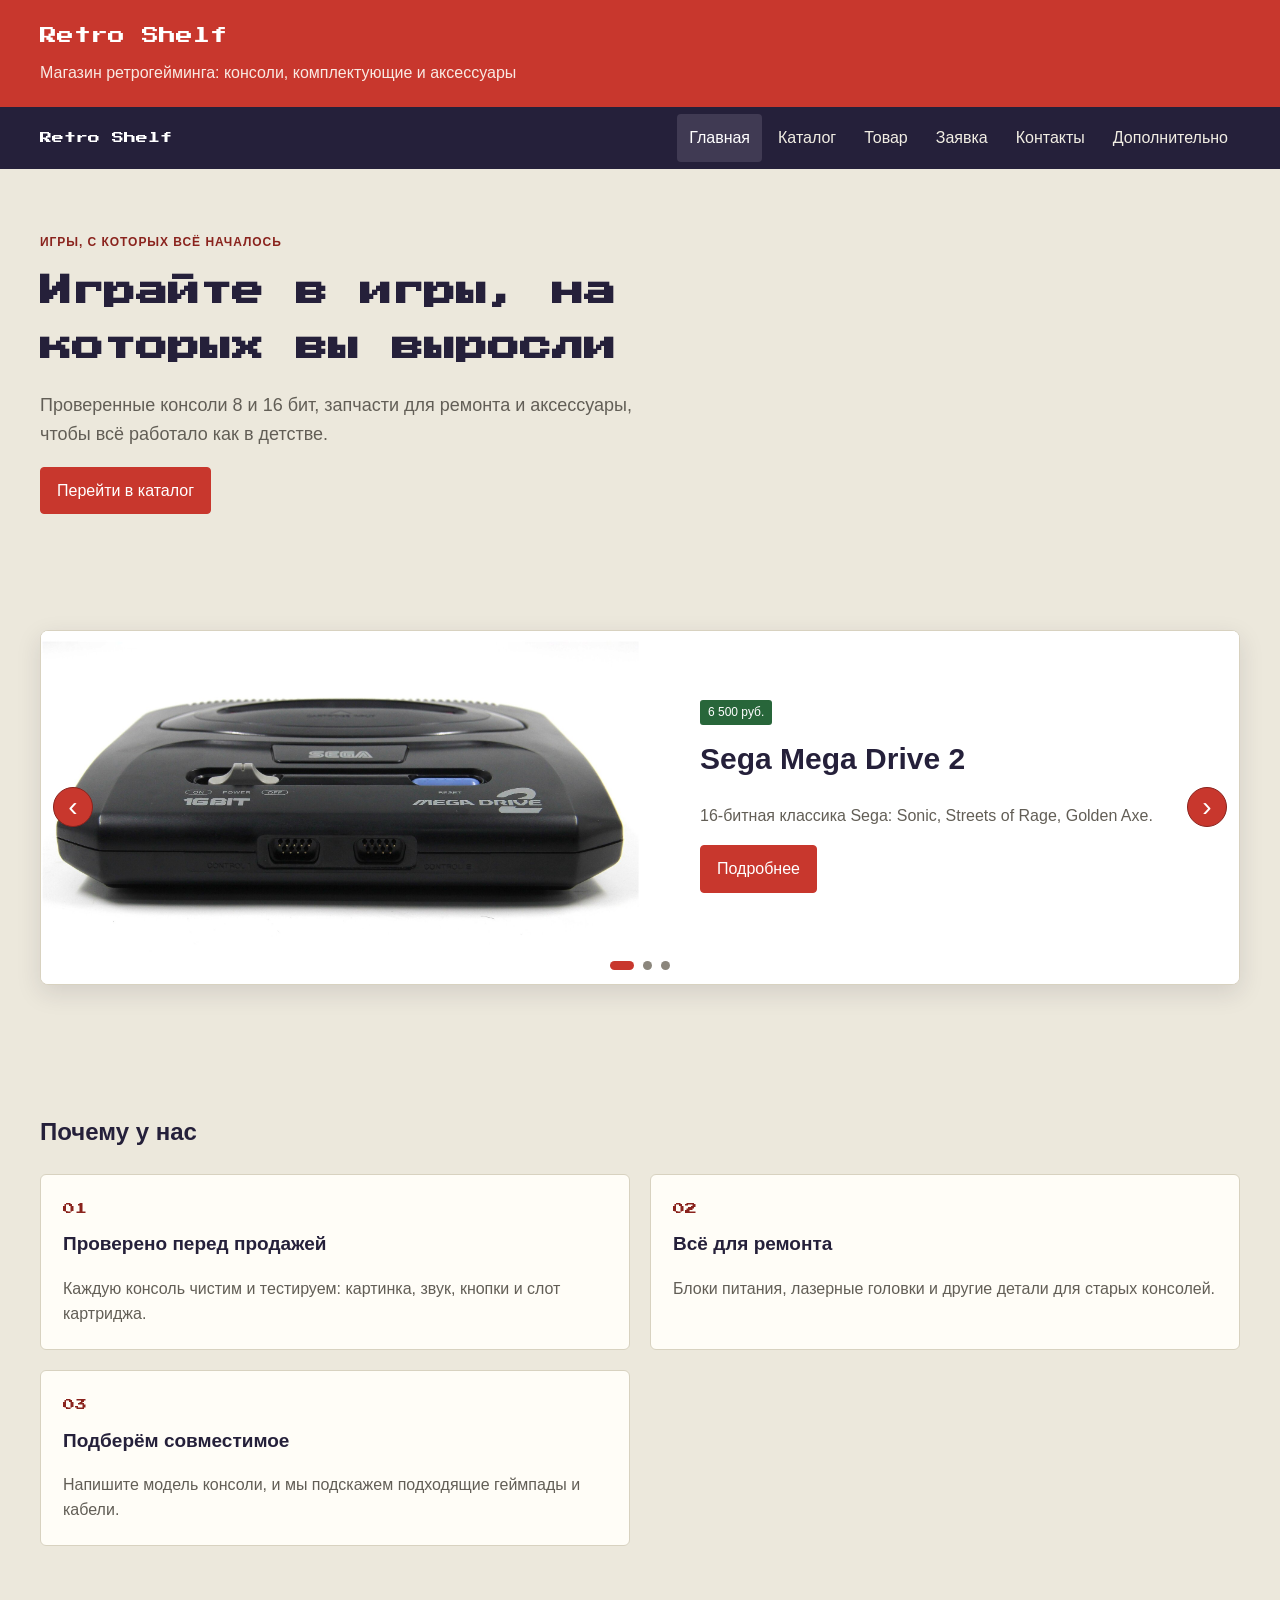
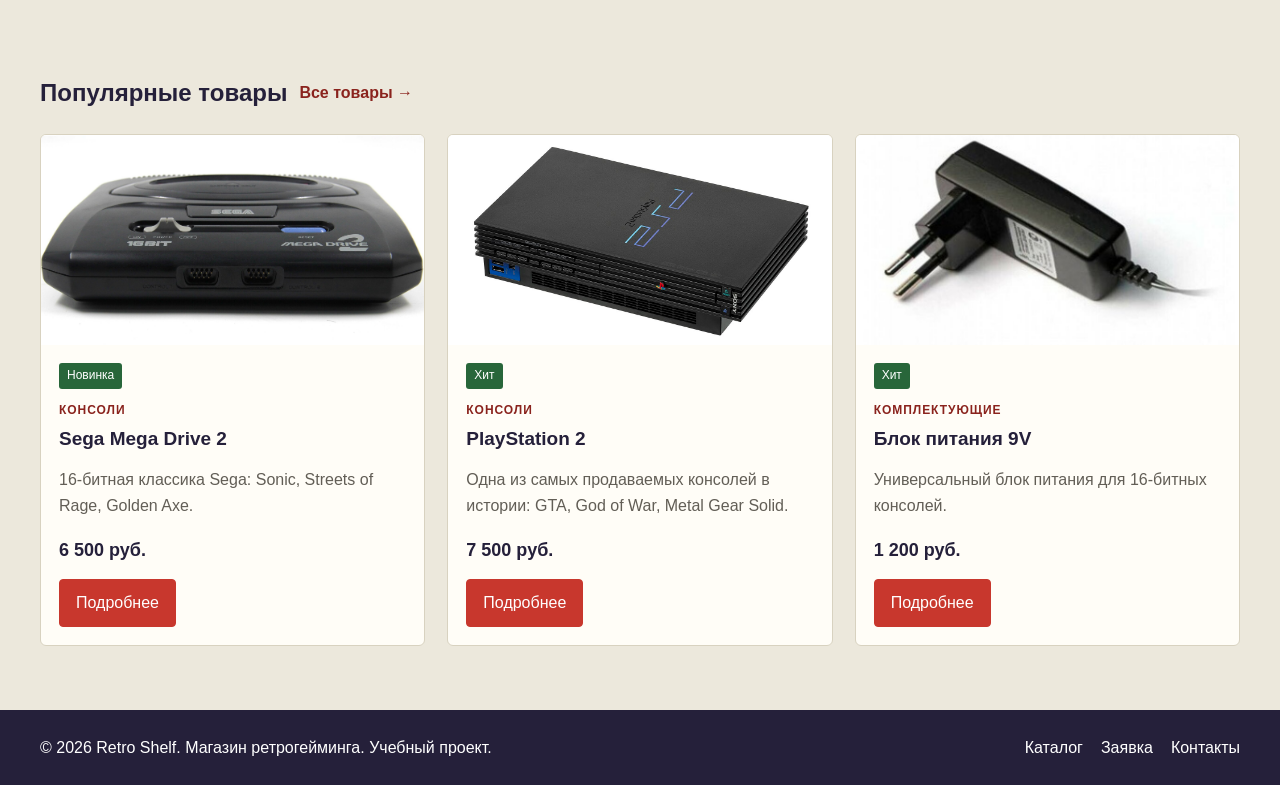
==== commit bbb74ad8: "--" ====
--- a/index.html
+++ b/index.html
@@ -47,7 +47,7 @@
           <div class="carousel__caption"><span class="tag">10 500 руб.</span><h2>Nintendo 3DS</h2><p>Портативная консоль Nintendo с двумя экранами и 3D-режимом.</p><a class="button" href="product.html#nintendo-3ds">Подробнее</a></div>
         </article></div>
         <button class="carousel__arrow carousel__arrow--prev" type="button" aria-label="Предыдущий слайд">‹</button><button class="carousel__arrow carousel__arrow--next" type="button" aria-label="Следующий слайд">›</button>
-        <div class="carousel__controls"><button class="carousel__pause" type="button" aria-pressed="false">Пауза</button><div class="carousel__dots"><button class="carousel__dot is-active" type="button" aria-label="Слайд 1" aria-current="true" data-go-to="0"></button><button class="carousel__dot" type="button" aria-label="Слайд 2" aria-current="false" data-go-to="1"></button><button class="carousel__dot" type="button" aria-label="Слайд 3" aria-current="false" data-go-to="2"></button></div></div>
+        <div class="carousel__controls"><div class="carousel__dots"><button class="carousel__dot is-active" type="button" aria-label="Слайд 1" aria-current="true" data-go-to="0"></button><button class="carousel__dot" type="button" aria-label="Слайд 2" aria-current="false" data-go-to="1"></button><button class="carousel__dot" type="button" aria-label="Слайд 3" aria-current="false" data-go-to="2"></button></div></div>
       </div>
     </section>
     <section class="section wrap"><h2 class="section__title">Почему у нас</h2><div class="feature-grid">
